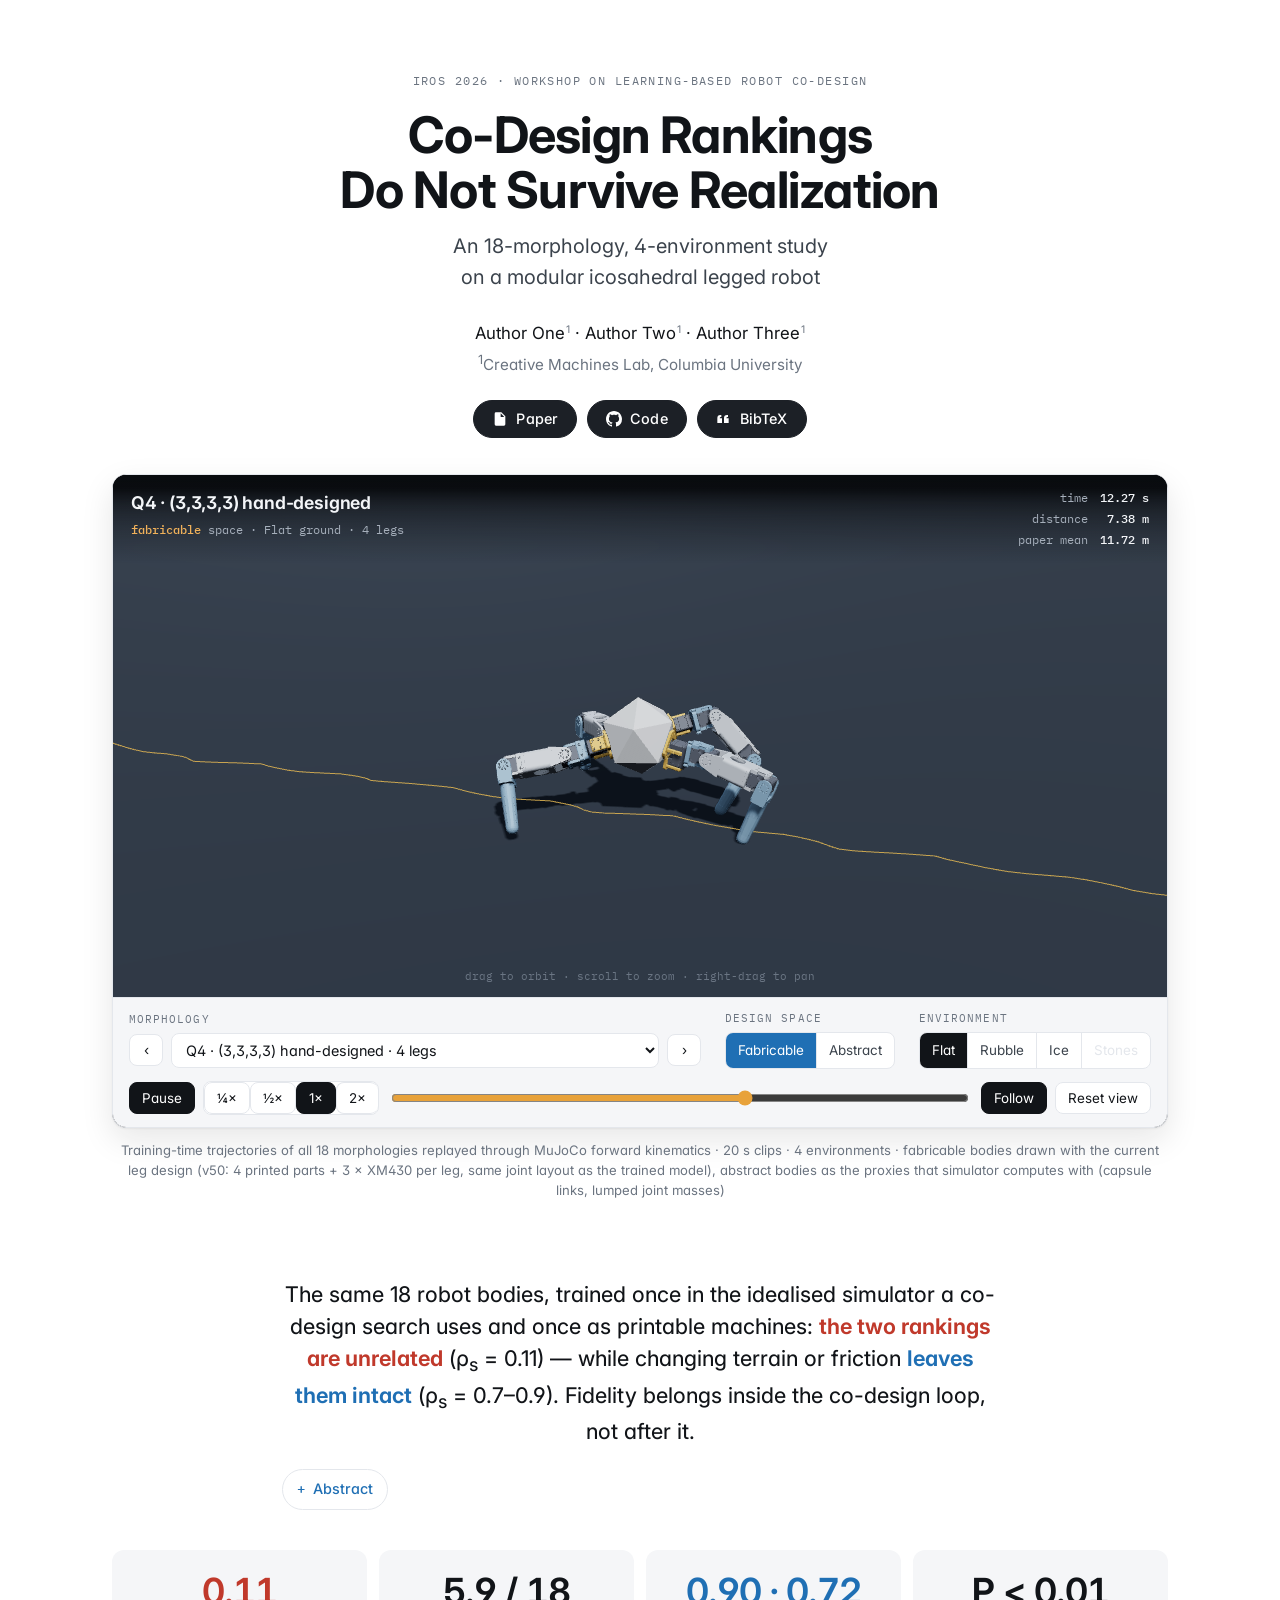
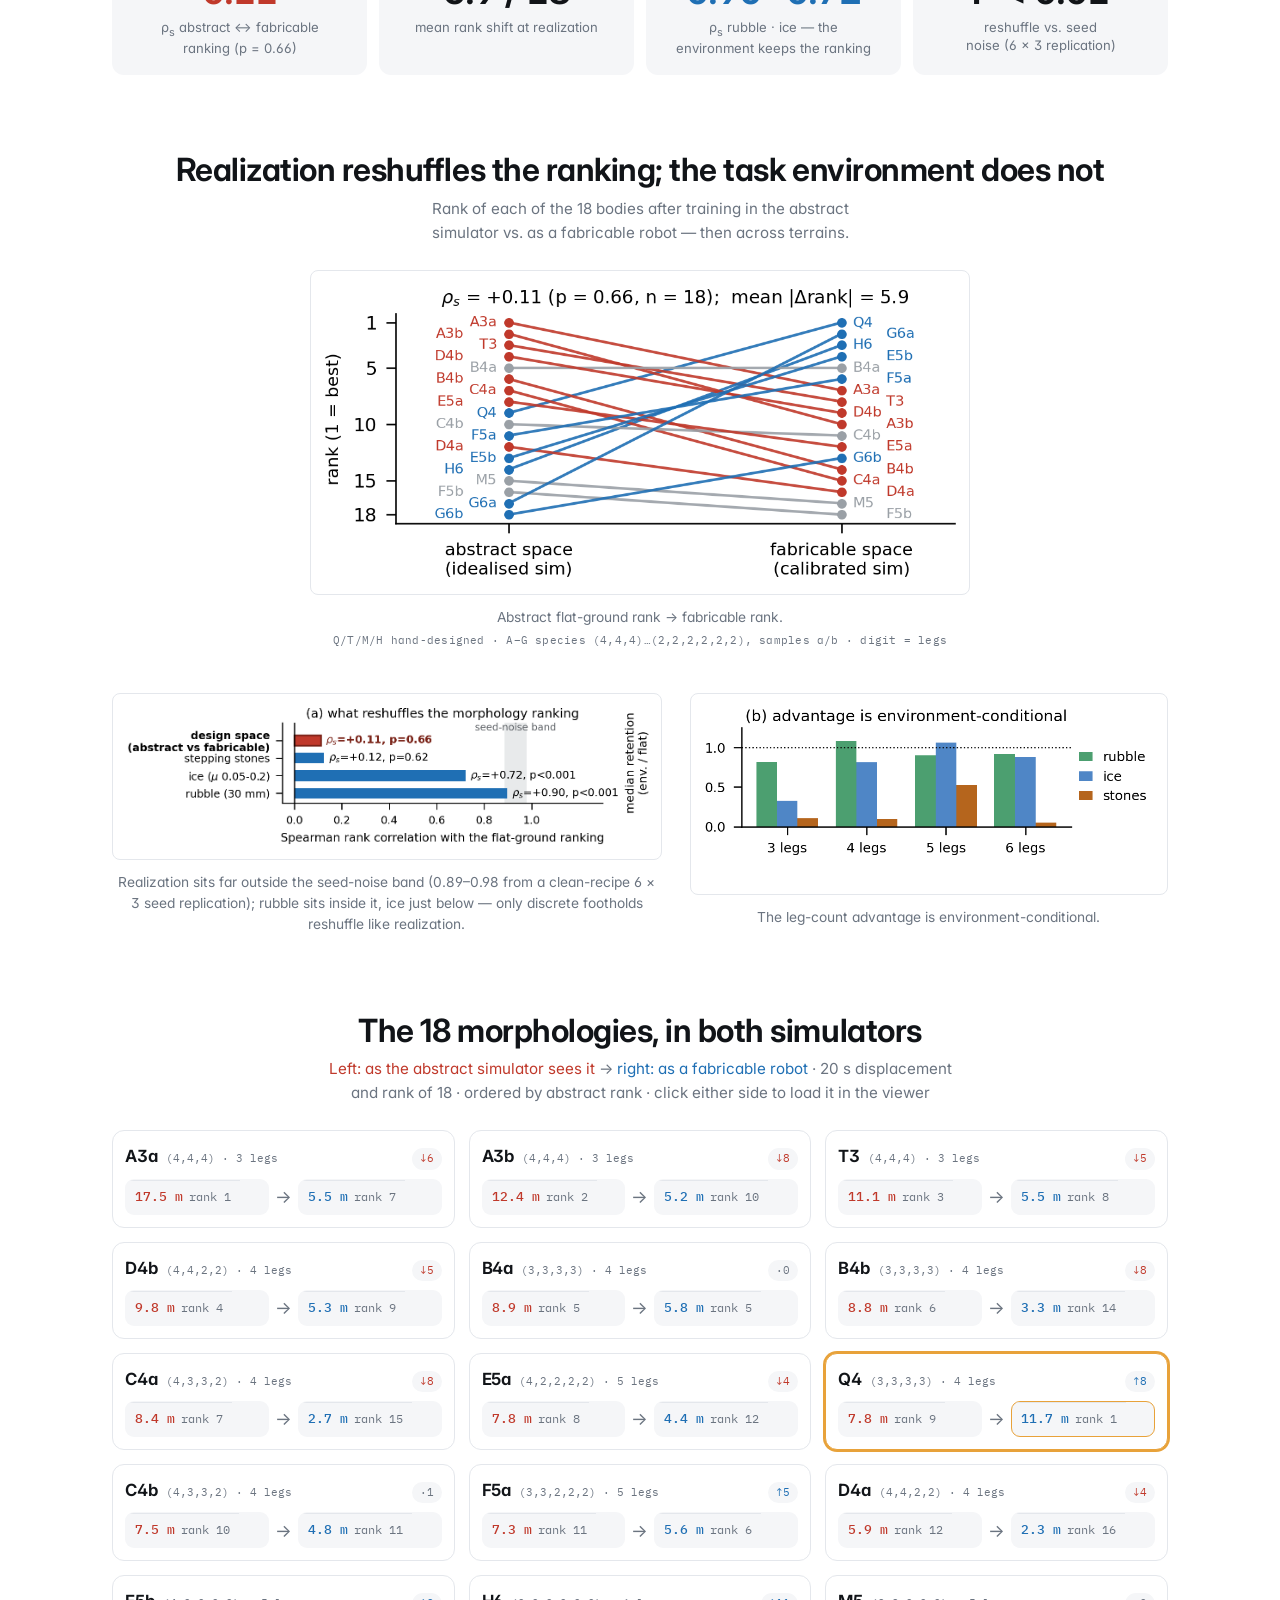
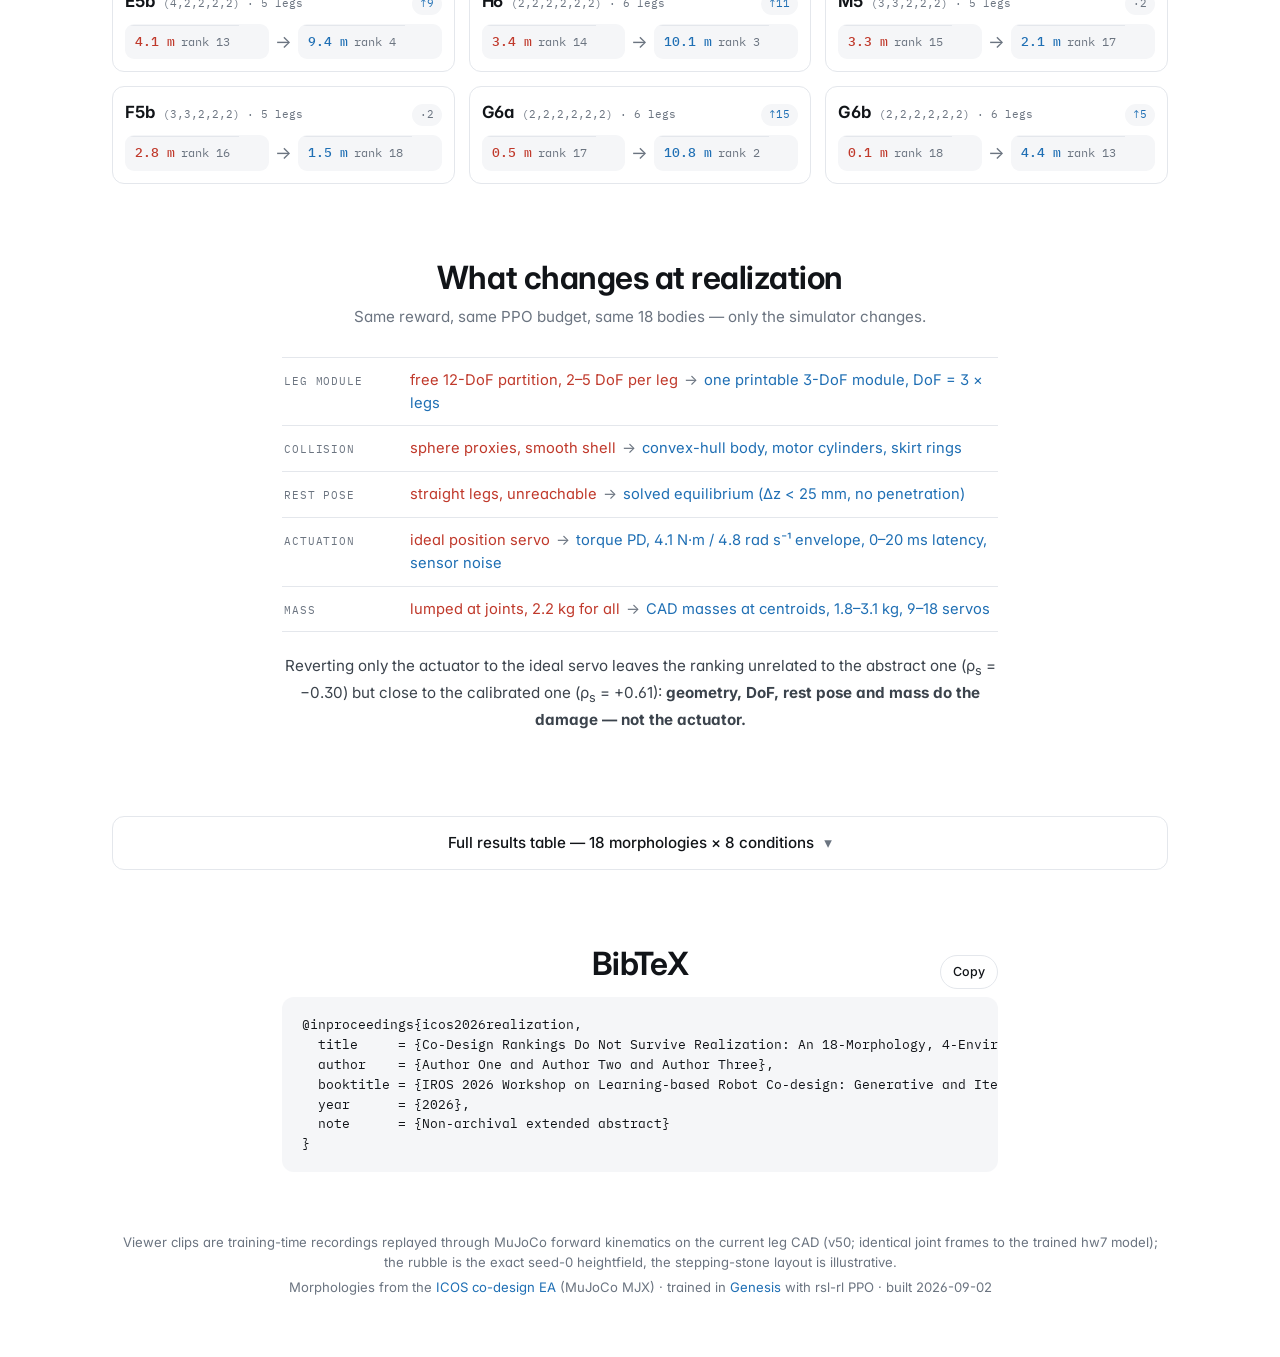
==== index.html @ f0662a3b "project page" ====
<!doctype html>
<html lang="en">
<head>
<meta charset="utf-8">
<meta name="viewport" content="width=device-width, initial-scale=1">
<title>Co-Design Rankings Do Not Survive Realization</title>
<meta name="description" content="18 morphologies of a modular icosahedral robot, trained in an abstract and a fabricable simulator: the rankings are uncorrelated. Interactive 3D trajectories, figures and data.">
<meta property="og:title" content="Co-Design Rankings Do Not Survive Realization">
<meta property="og:description" content="An 18-morphology, 4-environment study on a modular icosahedral legged robot">
<link rel="preconnect" href="https://fonts.googleapis.com">
<link rel="stylesheet" href="https://fonts.googleapis.com/css2?family=Inter:wght@400;450;500;600;650;700&family=IBM+Plex+Mono:wght@400;500&display=swap">
<link rel="stylesheet" href="site.css">
<script type="importmap">{"imports":{"three":"./vendor/three.module.js","three/addons/":"./vendor/addons/"}}</script>
</head>
<body>

<header class="top">
  <div class="wrap">
    <div class="eyebrow">IROS 2026 · Workshop on Learning-based Robot Co-design</div>
    <h1>Co-Design Rankings<br>Do Not Survive Realization</h1>
    <p class="subtitle">An 18-morphology, 4-environment study on a modular icosahedral legged robot</p>
    <p class="authors"><a href="#">Author One<sup>1</sup></a> · <a href="#">Author Two<sup>1</sup></a> · <a href="#">Author Three<sup>1</sup></a></p>
    <p class="affil"><sup>1</sup>Creative Machines Lab, Columbia University</p>
    <div class="actions">
      <a class="btn" href="paper.pdf"><svg viewBox="0 0 24 24" aria-hidden="true"><path d="M6 2h8l6 6v12a2 2 0 0 1-2 2H6a2 2 0 0 1-2-2V4a2 2 0 0 1 2-2zm7 1.5V9h5.5L13 3.5zM8 13h8v1.5H8V13zm0 3.5h8V18H8v-1.5z"/></svg>Paper</a>
      <a class="btn" href="https://github.com/jl6017/mujoco_playground/tree/IROS_workshop/icos/hardware_line"><svg viewBox="0 0 16 16" aria-hidden="true"><path d="M8 0C3.58 0 0 3.58 0 8c0 3.54 2.29 6.53 5.47 7.59.4.07.55-.17.55-.38 0-.19-.01-.82-.01-1.49-2.01.37-2.53-.49-2.69-.94-.09-.23-.48-.94-.82-1.13-.28-.15-.68-.52-.01-.53.63-.01 1.08.58 1.23.82.72 1.21 1.87.87 2.33.66.07-.52.28-.87.51-1.07-1.78-.2-3.64-.89-3.64-3.95 0-.87.31-1.59.82-2.15-.08-.2-.36-1.02.08-2.12 0 0 .67-.21 2.2.82.64-.18 1.32-.27 2-.27.68 0 1.36.09 2 .27 1.53-1.04 2.2-.82 2.2-.82.44 1.1.16 1.92.08 2.12.51.56.82 1.27.82 2.15 0 3.07-1.87 3.75-3.65 3.95.29.25.54.73.54 1.48 0 1.07-.01 1.93-.01 2.2 0 .21.15.46.55.38A8.013 8.013 0 0 0 16 8c0-4.42-3.58-8-8-8z"/></svg>Code</a>
      <a class="btn" href="#bibtex"><svg viewBox="0 0 24 24" aria-hidden="true"><path d="M6.5 6A4.5 4.5 0 0 0 2 10.5V18h7v-7H5.5a2 2 0 0 1 2-2H8V6H6.5zm10 0A4.5 4.5 0 0 0 12 10.5V18h7v-7h-3.5a2 2 0 0 1 2-2H18V6h-1.5z"/></svg>BibTeX</a>
    </div>

    <div class="viewer-shell" id="viewer">
      <div id="viewport">
        <div class="hud"><div class="name" id="hud-name">—</div><div class="tag" id="hud-tag">loading…</div></div>
        <div class="readout">
          <span>time</span><b id="ro-time">0.00 s</b>
          <span>distance</span><b id="ro-disp">0.00 m</b>
          <span>paper mean</span><b id="ro-paper">—</b>
        </div>
        <div class="hint">drag to orbit · scroll to zoom · right-drag to pan</div>
        <div class="loading" id="loading">loading model…</div>
      </div>
      <div class="controls">
        <div class="group">
          <label class="small" for="morph">Morphology</label>
          <div class="transport">
            <button type="button" class="icon" id="prev" aria-label="Previous morphology">‹</button>
            <select class="morph" id="morph" aria-label="Morphology"></select>
            <button type="button" class="icon" id="next" aria-label="Next morphology">›</button>
          </div>
        </div>
        <div class="group">
          <span class="small">Design space</span>
          <div class="seg" role="group" aria-label="Design space">
            <button type="button" class="space-fab" data-space="fabricable" aria-pressed="true">Fabricable</button>
            <button type="button" class="space-abs" data-space="abstract" aria-pressed="false">Abstract</button>
          </div>
        </div>
        <div class="group">
          <span class="small">Environment</span>
          <div class="seg" role="group" aria-label="Environment">
            <button type="button" data-env="flat" aria-pressed="true">Flat</button>
            <button type="button" data-env="rubble" aria-pressed="false">Rubble</button>
            <button type="button" data-env="ice" aria-pressed="false">Ice</button>
            <button type="button" data-env="stones" aria-pressed="false">Stones</button>
          </div>
        </div>
        <div class="wide">
          <div class="transport">
            <button type="button" id="play" aria-pressed="true" aria-label="Play / pause">Pause</button>
            <div class="seg" role="group" aria-label="Playback speed">
              <button type="button" data-speed="0.25" aria-pressed="false">¼×</button>
              <button type="button" data-speed="0.5" aria-pressed="false">½×</button>
              <button type="button" data-speed="1" aria-pressed="true">1×</button>
              <button type="button" data-speed="2" aria-pressed="false">2×</button>
            </div>
          </div>
          <input type="range" id="scrub" min="0" max="1" step="0.001" value="0" aria-label="Scrub time">
          <div class="transport">
            <button type="button" id="follow" aria-pressed="true">Follow</button>
            <button type="button" id="reset">Reset view</button>
          </div>
        </div>
        <div class="note" id="viewer-note" style="grid-column: 1 / -1"></div>
      </div>
    </div>
    <p class="viewer-caption">Training-time trajectories of all 18 morphologies replayed through MuJoCo forward kinematics · 20 s clips · 4 environments · fabricable bodies drawn with the current leg design (v50: 4 printed parts + 3 × XM430 per leg, same joint layout as the trained model), abstract bodies as the proxies that simulator computes with (capsule links, lumped joint masses)</p>
  </div>
</header>

<section id="tldr">
  <div class="wrap narrow">
    <p class="tldr">The same 18 robot bodies, trained once in the idealised simulator a co-design search uses and once as printable machines: <b class="brick-t">the two rankings are unrelated</b> (ρ<sub>s</sub> = 0.11) — while changing terrain or friction <b class="steel-t">leaves them intact</b> (ρ<sub>s</sub> = 0.7–0.9). Fidelity belongs inside the co-design loop, not after it.</p>
    <details class="abstract">
      <summary>Abstract</summary>
      <div>
      <p>Learning-based co-design returns a <em>ranking</em> of candidate bodies scored in an abstract simulator whose cheapness makes the search tractable. We ask how much of that ranking survives the step that makes a design buildable. Using 18 morphologies of a modular icosahedral legged robot — a stratified sample of our own evolutionary co-design space — we train each with a shared PPO recipe in a replica of the abstract space the search used and in a fabricable space calibrated against CAD and motor datasheets. The two rankings are uncorrelated (ρ<sub>s</sub> = +0.11, p = 0.66, mean |Δrank| = 5.9 of 18): the abstract winner falls to 7th, and a design paralyzed in the abstract space (0.54 m, 17th) comes 2nd at 10.8 m. The reshuffle survives a 6×3 seed replication (P &lt; 0.01 under resampling), reward re-weighting and mass loading within the abstract space (ρ<sub>s</sub> ≥ 0.77), and halving the training budget (ρ<sub>s</sub> ≥ 0.90); a servo-level split attributes it to the geometry–DoF–rest-pose–mass half of realization rather than the actuator model (ρ<sub>s</sub> = −0.30 vs +0.61). At fixed realization, changing the <em>task environment</em> preserves the ranking (rubble ρ<sub>s</sub> = 0.90, ice 0.72); only discrete footholds are as disruptive. We trace the reshuffle to checkable mechanisms — a shell-sliding exploit, penetrating or floating rest poses, a leg-count advantage that exists only on paper — and argue that fidelity belongs inside the co-design loop, not after it.</p>
      </div>
    </details>
  </div>
  <div class="wrap">
    <div class="numbers">
      <div><div class="v brick">0.11</div><div class="k">ρ<sub>s</sub> abstract ↔ fabricable ranking (p = 0.66)</div></div>
      <div><div class="v">5.9 / 18</div><div class="k">mean rank shift at realization</div></div>
      <div><div class="v steel">0.90 · 0.72</div><div class="k">ρ<sub>s</sub> rubble · ice — the environment keeps the ranking</div></div>
      <div><div class="v">P &lt; 0.01</div><div class="k">reshuffle vs. seed noise (6 × 3 replication)</div></div>
    </div>
  </div>
</section>

<section id="figures">
  <div class="wrap">
    <h2>Realization reshuffles the ranking; the task environment does not</h2>
    <p class="sub">Rank of each of the 18 bodies after training in the abstract simulator vs. as a fabricable robot — then across terrains.</p>
    <div class="figs">
      <figure class="card-fig" style="max-width:660px;margin:0 auto">
        <img src="figs/fig_slope.png" alt="Slope graph: rank of 18 morphologies in the abstract space versus the fabricable space; lines cross heavily" width="1005" height="480">
        <figcaption>Abstract flat-ground rank → fabricable rank. <span class="key">Q/T/M/H hand-designed · A–G species (4,4,4)…(2,2,2,2,2,2), samples a/b · digit = legs</span></figcaption>
      </figure>
      <div class="figs two">
        <figure class="card-fig">
          <img src="figs/fig_rho_a.png" alt="Bar chart of Spearman rank correlations with the fabricable flat ranking: design space 0.11, stepping stones 0.12, ice 0.72, rubble 0.90" width="1237" height="345">
          <figcaption>Realization sits far outside the seed-noise band (0.89–0.98 from a clean-recipe 6 × 3 seed replication); rubble sits inside it, ice just below — only discrete footholds reshuffle like realization.</figcaption>
        </figure>
        <figure class="card-fig">
          <img src="figs/fig_rho_b.png" alt="Bar chart of median performance retention per leg count on rubble, ice and stepping stones" width="865" height="345">
          <figcaption>The leg-count advantage is environment-conditional.</figcaption>
        </figure>
      </div>
    </div>
  </div>
</section>

<section id="morphologies">
  <div class="wrap">
    <h2>The 18 morphologies, in both simulators</h2>
    <p class="sub"><span class="brick-t">Left: as the abstract simulator sees it</span> → <span class="steel-t">right: as a fabricable robot</span> · 20 s displacement and rank of 18 · ordered by abstract rank · click either side to load it in the viewer</p>
    <div class="gallery" id="gallery">
<div class="card" data-morph="g0_444_0">
  <div class="lbl"><b>A3a</b><span class="sp">(4,4,4) · 3 legs</span><span class="chip down" title="rank 1 in the abstract space → 7 fabricable">↓6</span></div>
  <div class="pairs">
    <button class="half abs" type="button" data-morph="g0_444_0" data-space="abstract" title="A3a in the abstract simulator — load in the viewer (rest pose)">
      <span class="thumb"><img src="figs/thumbs/g0_444_0_abs.webp" alt="A3a as the abstract simulator sees it" width="640" height="480" loading="lazy" decoding="async"></span>
      <span class="stat"><b>17.5 m</b><span>rank 1</span></span>
    </button>
    <span class="arrow" aria-hidden="true">→</span>
    <button class="half fab" type="button" data-morph="g0_444_0" data-space="fabricable" title="A3a as a fabricable robot — load in the viewer">
      <span class="thumb"><img src="figs/thumbs/g0_444_0_fab.webp" alt="A3a as a fabricable robot" width="640" height="480" loading="lazy" decoding="async"></span>
      <span class="stat"><b>5.5 m</b><span>rank 7</span></span>
    </button>
  </div>
</div>
<div class="card" data-morph="g0_444_1">
  <div class="lbl"><b>A3b</b><span class="sp">(4,4,4) · 3 legs</span><span class="chip down" title="rank 2 in the abstract space → 10 fabricable">↓8</span></div>
  <div class="pairs">
    <button class="half abs" type="button" data-morph="g0_444_1" data-space="abstract" title="A3b in the abstract simulator — load in the viewer (rest pose)">
      <span class="thumb"><img src="figs/thumbs/g0_444_1_abs.webp" alt="A3b as the abstract simulator sees it" width="640" height="480" loading="lazy" decoding="async"></span>
      <span class="stat"><b>12.4 m</b><span>rank 2</span></span>
    </button>
    <span class="arrow" aria-hidden="true">→</span>
    <button class="half fab" type="button" data-morph="g0_444_1" data-space="fabricable" title="A3b as a fabricable robot — load in the viewer">
      <span class="thumb"><img src="figs/thumbs/g0_444_1_fab.webp" alt="A3b as a fabricable robot" width="640" height="480" loading="lazy" decoding="async"></span>
      <span class="stat"><b>5.2 m</b><span>rank 10</span></span>
    </button>
  </div>
</div>
<div class="card" data-morph="tripod">
  <div class="lbl"><b>T3</b><span class="sp">(4,4,4) · 3 legs</span><span class="chip down" title="rank 3 in the abstract space → 8 fabricable">↓5</span></div>
  <div class="pairs">
    <button class="half abs" type="button" data-morph="tripod" data-space="abstract" title="T3 in the abstract simulator — load in the viewer (rest pose)">
      <span class="thumb"><img src="figs/thumbs/tripod_abs.webp" alt="T3 as the abstract simulator sees it" width="640" height="480" loading="lazy" decoding="async"></span>
      <span class="stat"><b>11.1 m</b><span>rank 3</span></span>
    </button>
    <span class="arrow" aria-hidden="true">→</span>
    <button class="half fab" type="button" data-morph="tripod" data-space="fabricable" title="T3 as a fabricable robot — load in the viewer">
      <span class="thumb"><img src="figs/thumbs/tripod_fab.webp" alt="T3 as a fabricable robot" width="640" height="480" loading="lazy" decoding="async"></span>
      <span class="stat"><b>5.5 m</b><span>rank 8</span></span>
    </button>
  </div>
</div>
<div class="card" data-morph="g0_4422_1">
  <div class="lbl"><b>D4b</b><span class="sp">(4,4,2,2) · 4 legs</span><span class="chip down" title="rank 4 in the abstract space → 9 fabricable">↓5</span></div>
  <div class="pairs">
    <button class="half abs" type="button" data-morph="g0_4422_1" data-space="abstract" title="D4b in the abstract simulator — load in the viewer (rest pose)">
      <span class="thumb"><img src="figs/thumbs/g0_4422_1_abs.webp" alt="D4b as the abstract simulator sees it" width="640" height="480" loading="lazy" decoding="async"></span>
      <span class="stat"><b>9.8 m</b><span>rank 4</span></span>
    </button>
    <span class="arrow" aria-hidden="true">→</span>
    <button class="half fab" type="button" data-morph="g0_4422_1" data-space="fabricable" title="D4b as a fabricable robot — load in the viewer">
      <span class="thumb"><img src="figs/thumbs/g0_4422_1_fab.webp" alt="D4b as a fabricable robot" width="640" height="480" loading="lazy" decoding="async"></span>
      <span class="stat"><b>5.3 m</b><span>rank 9</span></span>
    </button>
  </div>
</div>
<div class="card" data-morph="g0_3333_0">
  <div class="lbl"><b>B4a</b><span class="sp">(3,3,3,3) · 4 legs</span><span class="chip" title="rank 5 in the abstract space → 5 fabricable">·0</span></div>
  <div class="pairs">
    <button class="half abs" type="button" data-morph="g0_3333_0" data-space="abstract" title="B4a in the abstract simulator — load in the viewer (rest pose)">
      <span class="thumb"><img src="figs/thumbs/g0_3333_0_abs.webp" alt="B4a as the abstract simulator sees it" width="640" height="480" loading="lazy" decoding="async"></span>
      <span class="stat"><b>8.9 m</b><span>rank 5</span></span>
    </button>
    <span class="arrow" aria-hidden="true">→</span>
    <button class="half fab" type="button" data-morph="g0_3333_0" data-space="fabricable" title="B4a as a fabricable robot — load in the viewer">
      <span class="thumb"><img src="figs/thumbs/g0_3333_0_fab.webp" alt="B4a as a fabricable robot" width="640" height="480" loading="lazy" decoding="async"></span>
      <span class="stat"><b>5.8 m</b><span>rank 5</span></span>
    </button>
  </div>
</div>
<div class="card" data-morph="g0_3333_1">
  <div class="lbl"><b>B4b</b><span class="sp">(3,3,3,3) · 4 legs</span><span class="chip down" title="rank 6 in the abstract space → 14 fabricable">↓8</span></div>
  <div class="pairs">
    <button class="half abs" type="button" data-morph="g0_3333_1" data-space="abstract" title="B4b in the abstract simulator — load in the viewer (rest pose)">
      <span class="thumb"><img src="figs/thumbs/g0_3333_1_abs.webp" alt="B4b as the abstract simulator sees it" width="640" height="480" loading="lazy" decoding="async"></span>
      <span class="stat"><b>8.8 m</b><span>rank 6</span></span>
    </button>
    <span class="arrow" aria-hidden="true">→</span>
    <button class="half fab" type="button" data-morph="g0_3333_1" data-space="fabricable" title="B4b as a fabricable robot — load in the viewer">
      <span class="thumb"><img src="figs/thumbs/g0_3333_1_fab.webp" alt="B4b as a fabricable robot" width="640" height="480" loading="lazy" decoding="async"></span>
      <span class="stat"><b>3.3 m</b><span>rank 14</span></span>
    </button>
  </div>
</div>
<div class="card" data-morph="g0_4332_0">
  <div class="lbl"><b>C4a</b><span class="sp">(4,3,3,2) · 4 legs</span><span class="chip down" title="rank 7 in the abstract space → 15 fabricable">↓8</span></div>
  <div class="pairs">
    <button class="half abs" type="button" data-morph="g0_4332_0" data-space="abstract" title="C4a in the abstract simulator — load in the viewer (rest pose)">
      <span class="thumb"><img src="figs/thumbs/g0_4332_0_abs.webp" alt="C4a as the abstract simulator sees it" width="640" height="480" loading="lazy" decoding="async"></span>
      <span class="stat"><b>8.4 m</b><span>rank 7</span></span>
    </button>
    <span class="arrow" aria-hidden="true">→</span>
    <button class="half fab" type="button" data-morph="g0_4332_0" data-space="fabricable" title="C4a as a fabricable robot — load in the viewer">
      <span class="thumb"><img src="figs/thumbs/g0_4332_0_fab.webp" alt="C4a as a fabricable robot" width="640" height="480" loading="lazy" decoding="async"></span>
      <span class="stat"><b>2.7 m</b><span>rank 15</span></span>
    </button>
  </div>
</div>
<div class="card" data-morph="g0_42222_0">
  <div class="lbl"><b>E5a</b><span class="sp">(4,2,2,2,2) · 5 legs</span><span class="chip down" title="rank 8 in the abstract space → 12 fabricable">↓4</span></div>
  <div class="pairs">
    <button class="half abs" type="button" data-morph="g0_42222_0" data-space="abstract" title="E5a in the abstract simulator — load in the viewer (rest pose)">
      <span class="thumb"><img src="figs/thumbs/g0_42222_0_abs.webp" alt="E5a as the abstract simulator sees it" width="640" height="480" loading="lazy" decoding="async"></span>
      <span class="stat"><b>7.8 m</b><span>rank 8</span></span>
    </button>
    <span class="arrow" aria-hidden="true">→</span>
    <button class="half fab" type="button" data-morph="g0_42222_0" data-space="fabricable" title="E5a as a fabricable robot — load in the viewer">
      <span class="thumb"><img src="figs/thumbs/g0_42222_0_fab.webp" alt="E5a as a fabricable robot" width="640" height="480" loading="lazy" decoding="async"></span>
      <span class="stat"><b>4.4 m</b><span>rank 12</span></span>
    </button>
  </div>
</div>
<div class="card" data-morph="quadruped">
  <div class="lbl"><b>Q4</b><span class="sp">(3,3,3,3) · 4 legs</span><span class="chip up" title="rank 9 in the abstract space → 1 fabricable">↑8</span></div>
  <div class="pairs">
    <button class="half abs" type="button" data-morph="quadruped" data-space="abstract" title="Q4 in the abstract simulator — load in the viewer (rest pose)">
      <span class="thumb"><img src="figs/thumbs/quadruped_abs.webp" alt="Q4 as the abstract simulator sees it" width="640" height="480" loading="lazy" decoding="async"></span>
      <span class="stat"><b>7.8 m</b><span>rank 9</span></span>
    </button>
    <span class="arrow" aria-hidden="true">→</span>
    <button class="half fab" type="button" data-morph="quadruped" data-space="fabricable" title="Q4 as a fabricable robot — load in the viewer">
      <span class="thumb"><img src="figs/thumbs/quadruped_fab.webp" alt="Q4 as a fabricable robot" width="640" height="480" loading="lazy" decoding="async"></span>
      <span class="stat"><b>11.7 m</b><span>rank 1</span></span>
    </button>
  </div>
</div>
<div class="card" data-morph="g0_4332_1">
  <div class="lbl"><b>C4b</b><span class="sp">(4,3,3,2) · 4 legs</span><span class="chip" title="rank 10 in the abstract space → 11 fabricable">·1</span></div>
  <div class="pairs">
    <button class="half abs" type="button" data-morph="g0_4332_1" data-space="abstract" title="C4b in the abstract simulator — load in the viewer (rest pose)">
      <span class="thumb"><img src="figs/thumbs/g0_4332_1_abs.webp" alt="C4b as the abstract simulator sees it" width="640" height="480" loading="lazy" decoding="async"></span>
      <span class="stat"><b>7.5 m</b><span>rank 10</span></span>
    </button>
    <span class="arrow" aria-hidden="true">→</span>
    <button class="half fab" type="button" data-morph="g0_4332_1" data-space="fabricable" title="C4b as a fabricable robot — load in the viewer">
      <span class="thumb"><img src="figs/thumbs/g0_4332_1_fab.webp" alt="C4b as a fabricable robot" width="640" height="480" loading="lazy" decoding="async"></span>
      <span class="stat"><b>4.8 m</b><span>rank 11</span></span>
    </button>
  </div>
</div>
<div class="card" data-morph="g0_33222_0">
  <div class="lbl"><b>F5a</b><span class="sp">(3,3,2,2,2) · 5 legs</span><span class="chip up" title="rank 11 in the abstract space → 6 fabricable">↑5</span></div>
  <div class="pairs">
    <button class="half abs" type="button" data-morph="g0_33222_0" data-space="abstract" title="F5a in the abstract simulator — load in the viewer (rest pose)">
      <span class="thumb"><img src="figs/thumbs/g0_33222_0_abs.webp" alt="F5a as the abstract simulator sees it" width="640" height="480" loading="lazy" decoding="async"></span>
      <span class="stat"><b>7.3 m</b><span>rank 11</span></span>
    </button>
    <span class="arrow" aria-hidden="true">→</span>
    <button class="half fab" type="button" data-morph="g0_33222_0" data-space="fabricable" title="F5a as a fabricable robot — load in the viewer">
      <span class="thumb"><img src="figs/thumbs/g0_33222_0_fab.webp" alt="F5a as a fabricable robot" width="640" height="480" loading="lazy" decoding="async"></span>
      <span class="stat"><b>5.6 m</b><span>rank 6</span></span>
    </button>
  </div>
</div>
<div class="card" data-morph="g0_4422_0">
  <div class="lbl"><b>D4a</b><span class="sp">(4,4,2,2) · 4 legs</span><span class="chip down" title="rank 12 in the abstract space → 16 fabricable">↓4</span></div>
  <div class="pairs">
    <button class="half abs" type="button" data-morph="g0_4422_0" data-space="abstract" title="D4a in the abstract simulator — load in the viewer (rest pose)">
      <span class="thumb"><img src="figs/thumbs/g0_4422_0_abs.webp" alt="D4a as the abstract simulator sees it" width="640" height="480" loading="lazy" decoding="async"></span>
      <span class="stat"><b>5.9 m</b><span>rank 12</span></span>
    </button>
    <span class="arrow" aria-hidden="true">→</span>
    <button class="half fab" type="button" data-morph="g0_4422_0" data-space="fabricable" title="D4a as a fabricable robot — load in the viewer">
      <span class="thumb"><img src="figs/thumbs/g0_4422_0_fab.webp" alt="D4a as a fabricable robot" width="640" height="480" loading="lazy" decoding="async"></span>
      <span class="stat"><b>2.3 m</b><span>rank 16</span></span>
    </button>
  </div>
</div>
<div class="card" data-morph="g0_42222_1">
  <div class="lbl"><b>E5b</b><span class="sp">(4,2,2,2,2) · 5 legs</span><span class="chip up" title="rank 13 in the abstract space → 4 fabricable">↑9</span></div>
  <div class="pairs">
    <button class="half abs" type="button" data-morph="g0_42222_1" data-space="abstract" title="E5b in the abstract simulator — load in the viewer (rest pose)">
      <span class="thumb"><img src="figs/thumbs/g0_42222_1_abs.webp" alt="E5b as the abstract simulator sees it" width="640" height="480" loading="lazy" decoding="async"></span>
      <span class="stat"><b>4.1 m</b><span>rank 13</span></span>
    </button>
    <span class="arrow" aria-hidden="true">→</span>
    <button class="half fab" type="button" data-morph="g0_42222_1" data-space="fabricable" title="E5b as a fabricable robot — load in the viewer">
      <span class="thumb"><img src="figs/thumbs/g0_42222_1_fab.webp" alt="E5b as a fabricable robot" width="640" height="480" loading="lazy" decoding="async"></span>
      <span class="stat"><b>9.4 m</b><span>rank 4</span></span>
    </button>
  </div>
</div>
<div class="card" data-morph="hexapod">
  <div class="lbl"><b>H6</b><span class="sp">(2,2,2,2,2,2) · 6 legs</span><span class="chip up" title="rank 14 in the abstract space → 3 fabricable">↑11</span></div>
  <div class="pairs">
    <button class="half abs" type="button" data-morph="hexapod" data-space="abstract" title="H6 in the abstract simulator — load in the viewer (rest pose)">
      <span class="thumb"><img src="figs/thumbs/hexapod_abs.webp" alt="H6 as the abstract simulator sees it" width="640" height="480" loading="lazy" decoding="async"></span>
      <span class="stat"><b>3.4 m</b><span>rank 14</span></span>
    </button>
    <span class="arrow" aria-hidden="true">→</span>
    <button class="half fab" type="button" data-morph="hexapod" data-space="fabricable" title="H6 as a fabricable robot — load in the viewer">
      <span class="thumb"><img src="figs/thumbs/hexapod_fab.webp" alt="H6 as a fabricable robot" width="640" height="480" loading="lazy" decoding="async"></span>
      <span class="stat"><b>10.1 m</b><span>rank 3</span></span>
    </button>
  </div>
</div>
<div class="card" data-morph="mixed">
  <div class="lbl"><b>M5</b><span class="sp">(3,3,2,2,2) · 5 legs</span><span class="chip" title="rank 15 in the abstract space → 17 fabricable">·2</span></div>
  <div class="pairs">
    <button class="half abs" type="button" data-morph="mixed" data-space="abstract" title="M5 in the abstract simulator — load in the viewer (rest pose)">
      <span class="thumb"><img src="figs/thumbs/mixed_abs.webp" alt="M5 as the abstract simulator sees it" width="640" height="480" loading="lazy" decoding="async"></span>
      <span class="stat"><b>3.3 m</b><span>rank 15</span></span>
    </button>
    <span class="arrow" aria-hidden="true">→</span>
    <button class="half fab" type="button" data-morph="mixed" data-space="fabricable" title="M5 as a fabricable robot — load in the viewer">
      <span class="thumb"><img src="figs/thumbs/mixed_fab.webp" alt="M5 as a fabricable robot" width="640" height="480" loading="lazy" decoding="async"></span>
      <span class="stat"><b>2.1 m</b><span>rank 17</span></span>
    </button>
  </div>
</div>
<div class="card" data-morph="g0_33222_1">
  <div class="lbl"><b>F5b</b><span class="sp">(3,3,2,2,2) · 5 legs</span><span class="chip" title="rank 16 in the abstract space → 18 fabricable">·2</span></div>
  <div class="pairs">
    <button class="half abs" type="button" data-morph="g0_33222_1" data-space="abstract" title="F5b in the abstract simulator — load in the viewer (rest pose)">
      <span class="thumb"><img src="figs/thumbs/g0_33222_1_abs.webp" alt="F5b as the abstract simulator sees it" width="640" height="480" loading="lazy" decoding="async"></span>
      <span class="stat"><b>2.8 m</b><span>rank 16</span></span>
    </button>
    <span class="arrow" aria-hidden="true">→</span>
    <button class="half fab" type="button" data-morph="g0_33222_1" data-space="fabricable" title="F5b as a fabricable robot — load in the viewer">
      <span class="thumb"><img src="figs/thumbs/g0_33222_1_fab.webp" alt="F5b as a fabricable robot" width="640" height="480" loading="lazy" decoding="async"></span>
      <span class="stat"><b>1.5 m</b><span>rank 18</span></span>
    </button>
  </div>
</div>
<div class="card" data-morph="g0_222222_0">
  <div class="lbl"><b>G6a</b><span class="sp">(2,2,2,2,2,2) · 6 legs</span><span class="chip up" title="rank 17 in the abstract space → 2 fabricable">↑15</span></div>
  <div class="pairs">
    <button class="half abs" type="button" data-morph="g0_222222_0" data-space="abstract" title="G6a in the abstract simulator — load in the viewer (rest pose)">
      <span class="thumb"><img src="figs/thumbs/g0_222222_0_abs.webp" alt="G6a as the abstract simulator sees it" width="640" height="480" loading="lazy" decoding="async"></span>
      <span class="stat"><b>0.5 m</b><span>rank 17</span></span>
    </button>
    <span class="arrow" aria-hidden="true">→</span>
    <button class="half fab" type="button" data-morph="g0_222222_0" data-space="fabricable" title="G6a as a fabricable robot — load in the viewer">
      <span class="thumb"><img src="figs/thumbs/g0_222222_0_fab.webp" alt="G6a as a fabricable robot" width="640" height="480" loading="lazy" decoding="async"></span>
      <span class="stat"><b>10.8 m</b><span>rank 2</span></span>
    </button>
  </div>
</div>
<div class="card" data-morph="g0_222222_1">
  <div class="lbl"><b>G6b</b><span class="sp">(2,2,2,2,2,2) · 6 legs</span><span class="chip up" title="rank 18 in the abstract space → 13 fabricable">↑5</span></div>
  <div class="pairs">
    <button class="half abs" type="button" data-morph="g0_222222_1" data-space="abstract" title="G6b in the abstract simulator — load in the viewer (rest pose)">
      <span class="thumb"><img src="figs/thumbs/g0_222222_1_abs.webp" alt="G6b as the abstract simulator sees it" width="640" height="480" loading="lazy" decoding="async"></span>
      <span class="stat"><b>0.1 m</b><span>rank 18</span></span>
    </button>
    <span class="arrow" aria-hidden="true">→</span>
    <button class="half fab" type="button" data-morph="g0_222222_1" data-space="fabricable" title="G6b as a fabricable robot — load in the viewer">
      <span class="thumb"><img src="figs/thumbs/g0_222222_1_fab.webp" alt="G6b as a fabricable robot" width="640" height="480" loading="lazy" decoding="async"></span>
      <span class="stat"><b>4.4 m</b><span>rank 13</span></span>
    </button>
  </div>
</div>
    </div>
  </div>
</section>

<section id="realization">
  <div class="wrap narrow">
    <h2>What changes at realization</h2>
    <p class="sub">Same reward, same PPO budget, same 18 bodies — only the simulator changes.</p>
    <dl class="speclist">
      <div><dt>Leg module</dt><dd><span class="from">free 12-DoF partition, 2–5 DoF per leg</span><span class="arrow">→</span><span class="to">one printable 3-DoF module, DoF = 3 × legs</span></dd></div>
      <div><dt>Collision</dt><dd><span class="from">sphere proxies, smooth shell</span><span class="arrow">→</span><span class="to">convex-hull body, motor cylinders, skirt rings</span></dd></div>
      <div><dt>Rest pose</dt><dd><span class="from">straight legs, unreachable</span><span class="arrow">→</span><span class="to">solved equilibrium (Δz &lt; 25 mm, no penetration)</span></dd></div>
      <div><dt>Actuation</dt><dd><span class="from">ideal position servo</span><span class="arrow">→</span><span class="to">torque PD, 4.1 N·m / 4.8 rad s⁻¹ envelope, 0–20 ms latency, sensor noise</span></dd></div>
      <div><dt>Mass</dt><dd><span class="from">lumped at joints, 2.2 kg for all</span><span class="arrow">→</span><span class="to">CAD masses at centroids, 1.8–3.1 kg, 9–18 servos</span></dd></div>
    </dl>
    <p class="finding">Reverting only the actuator to the ideal servo leaves the ranking unrelated to the abstract one (ρ<sub>s</sub> = −0.30) but close to the calibrated one (ρ<sub>s</sub> = +0.61): <b>geometry, DoF, rest pose and mass do the damage — not the actuator.</b></p>
  </div>
</section>

<section id="results">
  <div class="wrap">
    <details class="table">
      <summary>Full results table — 18 morphologies × 8 conditions</summary>
      <div class="tablewrap">
        <table id="results-table">
          <thead><tr>
            <th>Morph</th><th>Species</th><th>Legs</th>
            <th>Abstract m</th><th>rank</th><th title="fabricable body, abstract ideal servos">Ideal-servo m</th><th>Fabricable m</th><th>rank</th>
            <th>Rubble m</th><th>Ice m</th><th>Stones m</th><th>F</th><th>J</th>
          </tr></thead>
          <tbody>
<tr><td>Q4</td><td>(3,3,3,3) hand-designed</td><td>4</td>
<td class="a">7.75</td><td>9</td>
<td>13.50</td>
<td class="f">11.72</td><td>1</td>
<td>9.70</td><td>8.50</td><td>0.22</td><td>2</td><td>6</td></tr>
<tr><td>G6a</td><td>(2,2,2,2,2,2)</td><td>6</td>
<td class="a">0.54</td><td>17</td>
<td>12.25</td>
<td class="f">10.84</td><td>2</td>
<td>9.62</td><td>8.95</td><td>0.54</td><td>2</td><td>4</td></tr>
<tr><td>H6</td><td>(2,2,2,2,2,2) hand-designed</td><td>6</td>
<td class="a">3.39</td><td>14</td>
<td>11.88</td>
<td class="f">10.09</td><td>3</td>
<td>9.25</td><td>8.89</td><td>2.24</td><td>2</td><td>4</td></tr>
<tr><td>E5b</td><td>(4,2,2,2,2)</td><td>5</td>
<td class="a">4.11</td><td>13</td>
<td>10.43</td>
<td class="f">9.45</td><td>4</td>
<td>8.52</td><td>7.15</td><td>1.12</td><td>1</td><td>2</td></tr>
<tr><td>B4a</td><td>(3,3,3,3)</td><td>4</td>
<td class="a">8.93</td><td>5</td>
<td>2.29</td>
<td class="f">5.79</td><td>5</td>
<td>5.25</td><td>3.93</td><td>0.36</td><td>1</td><td>3</td></tr>
<tr><td>F5a</td><td>(3,3,2,2,2)</td><td>5</td>
<td class="a">7.27</td><td>11</td>
<td>6.94</td>
<td class="f">5.64</td><td>6</td>
<td>6.94</td><td>7.49</td><td>4.02</td><td>0</td><td>5</td></tr>
<tr><td>A3a</td><td>(4,4,4)</td><td>3</td>
<td class="a">17.53</td><td>1</td>
<td>3.68</td>
<td class="f">5.53</td><td>7</td>
<td>4.52</td><td>1.42</td><td>0.63</td><td>2</td><td>8</td></tr>
<tr><td>T3</td><td>(4,4,4) hand-designed</td><td>3</td>
<td class="a">11.12</td><td>3</td>
<td>5.85</td>
<td class="f">5.46</td><td>8</td>
<td>4.06</td><td>3.57</td><td>0.32</td><td>0</td><td>0</td></tr>
<tr><td>D4b</td><td>(4,4,2,2)</td><td>4</td>
<td class="a">9.80</td><td>4</td>
<td>3.49</td>
<td class="f">5.30</td><td>9</td>
<td>5.17</td><td>6.49</td><td>0.45</td><td>1</td><td>8</td></tr>
<tr><td>A3b</td><td>(4,4,4)</td><td>3</td>
<td class="a">12.39</td><td>2</td>
<td>6.42</td>
<td class="f">5.24</td><td>10</td>
<td>4.99</td><td>1.73</td><td>0.55</td><td>1</td><td>4</td></tr>
<tr><td>C4b</td><td>(4,3,3,2)</td><td>4</td>
<td class="a">7.51</td><td>10</td>
<td>8.16</td>
<td class="f">4.80</td><td>11</td>
<td>5.19</td><td>6.16</td><td>0.58</td><td>1</td><td>4</td></tr>
<tr><td>E5a</td><td>(4,2,2,2,2)</td><td>5</td>
<td class="a">7.84</td><td>8</td>
<td>9.87</td>
<td class="f">4.44</td><td>12</td>
<td>3.58</td><td>4.72</td><td>2.55</td><td>2</td><td>6</td></tr>
<tr><td>G6b</td><td>(2,2,2,2,2,2)</td><td>6</td>
<td class="a">0.13</td><td>18</td>
<td>7.07</td>
<td class="f">4.39</td><td>13</td>
<td>5.39</td><td>6.44</td><td>0.18</td><td>3</td><td>6</td></tr>
<tr><td>B4b</td><td>(3,3,3,3)</td><td>4</td>
<td class="a">8.82</td><td>6</td>
<td>6.79</td>
<td class="f">3.31</td><td>14</td>
<td>3.75</td><td>5.67</td><td>0.33</td><td>1</td><td>3</td></tr>
<tr><td>C4a</td><td>(4,3,3,2)</td><td>4</td>
<td class="a">8.45</td><td>7</td>
<td>3.05</td>
<td class="f">2.72</td><td>15</td>
<td>2.96</td><td>1.12</td><td>0.39</td><td>2</td><td>6</td></tr>
<tr><td>D4a</td><td>(4,4,2,2)</td><td>4</td>
<td class="a">5.90</td><td>12</td>
<td>4.18</td>
<td class="f">2.26</td><td>16</td>
<td>2.71</td><td>1.83</td><td>0.41</td><td>2</td><td>6</td></tr>
<tr><td>M5</td><td>(3,3,2,2,2) hand-designed</td><td>5</td>
<td class="a">3.26</td><td>15</td>
<td>3.09</td>
<td class="f">2.13</td><td>17</td>
<td>2.22</td><td>1.39</td><td>0.44</td><td>2</td><td>6</td></tr>
<tr><td>F5b</td><td>(3,3,2,2,2)</td><td>5</td>
<td class="a">2.80</td><td>16</td>
<td>0.46</td>
<td class="f">1.47</td><td>18</td>
<td>1.18</td><td>1.65</td><td>0.77</td><td>1</td><td>5</td></tr>
          </tbody>
        </table>
      </div>
      <p class="tablenote">Mean 20 s displacement over 4096 rollouts · Ideal-servo = fabricable body with the abstract servo model · F / J = placement / axis mirror-asymmetry (0 = symmetric) · click a header to sort</p>
    </details>
  </div>
</section>

<section id="bibtex">
  <div class="wrap narrow">
    <h2>BibTeX</h2>
    <div class="bibwrap">
      <button type="button" class="copy" id="copy-bib">Copy</button>
      <pre class="bib mono" id="bib">@inproceedings{icos2026realization,
  title     = {Co-Design Rankings Do Not Survive Realization: An 18-Morphology, 4-Environment Study},
  author    = {Author One and Author Two and Author Three},
  booktitle = {IROS 2026 Workshop on Learning-based Robot Co-design: Generative and Iterative Approaches},
  year      = {2026},
  note      = {Non-archival extended abstract}
}</pre>
    </div>
  </div>
</section>

<footer>
  <div class="wrap">
    <p>Viewer clips are training-time recordings replayed through MuJoCo forward kinematics on the current leg CAD (v50; identical joint frames to the trained hw7 model); the rubble is the exact seed-0 heightfield, the stepping-stone layout is illustrative.</p>
    <p>Morphologies from the <a href="https://github.com/jl6017/mujoco_playground">ICOS co-design EA</a> (MuJoCo MJX) · trained in <a href="https://github.com/Genesis-Embodied-AI/genesis-world">Genesis</a> with rsl-rl PPO · built 2026-09-02</p>
  </div>
</footer>

<script>
// results table sorting
document.querySelectorAll('#results-table th').forEach((th, i) => th.addEventListener('click', () => {
  const tb = th.closest('table').tBodies[0];
  const dir = th.getAttribute('aria-sort') === 'descending' ? 'ascending' : 'descending';
  th.parentNode.querySelectorAll('th').forEach((x) => x.removeAttribute('aria-sort'));
  th.setAttribute('aria-sort', dir);
  const num = (s) => parseFloat(s.replace(/[^0-9.\-]/g, ''));
  [...tb.rows].sort((a, b) => {
    const x = a.cells[i].textContent, y = b.cells[i].textContent;
    const nx = num(x), ny = num(y);
    const c = (isNaN(nx) || isNaN(ny)) ? x.localeCompare(y) : nx - ny;
    return dir === 'descending' ? -c : c;
  }).forEach((r) => tb.appendChild(r));
}));
// bibtex copy
document.getElementById('copy-bib').addEventListener('click', async (e) => {
  try { await navigator.clipboard.writeText(document.getElementById('bib').textContent); e.target.textContent = 'Copied'; }
  catch { e.target.textContent = 'Select & copy'; }
  setTimeout(() => { e.target.textContent = 'Copy'; }, 1600);
});
</script>
<script type="module" src="viewer.js"></script>
</body>
</html>
---- site.css ----
/* ICOS realization-gap project page — classic academic layout (white page, centred header,
   the 3D viewer as the teaser). Semantic colours follow the paper's figures:
   brick red = abstract design space, steel blue = fabricable, orange = the printed connector. */
:root {
  --bg: #ffffff;
  --panel: #f5f6f8;
  --panel-2: #eceef2;
  --ink: #111418;
  --ink-2: #3b434c;
  --muted: #6b7480;
  --rule: #e4e7ec;
  --steel: #1f6fb4;
  --brick: #c0392b;
  --orange: #e8a23a;
  --btn: #1c2026;
  --btn-ink: #ffffff;
  --viewport: #0f1216;
  --focus: #1f6fb4;
  --shadow: 0 1px 2px rgba(17, 20, 24, .05), 0 12px 32px rgba(17, 20, 24, .10);
}
@media (prefers-color-scheme: dark) {
  :root:not([data-theme="light"]) {
    --bg: #0f1216; --panel: #171b21; --panel-2: #1f252d;
    --ink: #e8ecf1; --ink-2: #c3cbd5; --muted: #98a2ae; --rule: #262c35;
    --steel: #5fa3e8; --brick: #e0685c; --orange: #f0b15a;
    --btn: #e8ecf1; --btn-ink: #0f1216; --viewport: #0a0d11; --focus: #5fa3e8;
    --shadow: 0 1px 2px rgba(0,0,0,.4), 0 12px 32px rgba(0,0,0,.4);
  }
}
:root[data-theme="dark"] {
  --bg: #0f1216; --panel: #171b21; --panel-2: #1f252d;
  --ink: #e8ecf1; --ink-2: #c3cbd5; --muted: #98a2ae; --rule: #262c35;
  --steel: #5fa3e8; --brick: #e0685c; --orange: #f0b15a;
  --btn: #e8ecf1; --btn-ink: #0f1216; --viewport: #0a0d11; --focus: #5fa3e8;
  --shadow: 0 1px 2px rgba(0,0,0,.4), 0 12px 32px rgba(0,0,0,.4);
}

* { box-sizing: border-box; }
html { scroll-behavior: smooth; }
@media (prefers-reduced-motion: reduce) { html { scroll-behavior: auto; } }
body {
  margin: 0; background: var(--bg); color: var(--ink);
  font-family: "Inter", "Helvetica Neue", Helvetica, Arial, system-ui, sans-serif;
  font-size: 16px; line-height: 1.55; -webkit-font-smoothing: antialiased;
  font-feature-settings: "cv11", "ss01";
}
a { color: var(--steel); text-decoration: none; }
a:hover { text-decoration: underline; text-underline-offset: 3px; }
a:focus-visible, button:focus-visible, select:focus-visible, input:focus-visible, summary:focus-visible {
  outline: 2px solid var(--focus); outline-offset: 2px;
}
.mono { font-family: "IBM Plex Mono", "SFMono-Regular", Menlo, Consolas, monospace; font-variant-numeric: tabular-nums; }
h1, h2, h3 { margin: 0; text-wrap: balance; letter-spacing: -.015em; }
h1 { font-weight: 700; font-size: clamp(1.9rem, 1.1rem + 2.9vw, 3.15rem); line-height: 1.08; }
h2 { font-weight: 650; font-size: clamp(1.4rem, 1.05rem + 1.3vw, 2rem); line-height: 1.15; text-align: center; }
h3 { font-weight: 600; font-size: 1rem; }
.eyebrow { font-family: "IBM Plex Mono", monospace; font-size: .74rem; letter-spacing: .12em; text-transform: uppercase; color: var(--muted); }
.wrap { max-width: 1120px; margin: 0 auto; padding: 0 clamp(16px, 3vw, 32px); }
.wrap.narrow { max-width: 780px; }
.center { text-align: center; }
section { padding: clamp(40px, 6vw, 80px) 0 0; }
section > .wrap > h2 { margin-bottom: 8px; }
.sub { text-align: center; color: var(--muted); font-size: .95rem; margin: 0 auto 26px; max-width: 76ch; text-wrap: balance; }
.brick-t { color: var(--brick); } .steel-t { color: var(--steel); }
.hide { position: absolute; width: 1px; height: 1px; overflow: hidden; clip: rect(0 0 0 0); white-space: nowrap; }

/* ---- header ---- */
header.top { padding: clamp(40px, 6vw, 72px) 0 0; text-align: center; }
header.top .eyebrow { margin-bottom: 18px; }
header.top h1 { max-width: 30ch; margin: 0 auto; }
.subtitle { margin: 14px auto 0; color: var(--ink-2); font-size: clamp(1rem, .9rem + .5vw, 1.25rem); font-weight: 400; max-width: 40ch; text-wrap: balance; }
.authors { margin: 26px auto 0; font-size: 1.05rem; line-height: 1.7; }
.authors a { color: var(--ink); }
.authors a:hover { color: var(--steel); }
.authors sup { font-size: .62em; color: var(--muted); margin-left: 1px; }
.affil { margin: 2px 0 0; color: var(--muted); font-size: .95rem; }
.actions { display: flex; flex-wrap: wrap; justify-content: center; gap: 10px; margin-top: 24px; }
.btn {
  display: inline-flex; align-items: center; gap: 8px; padding: 10px 18px; border-radius: 999px;
  background: var(--btn); color: var(--btn-ink); border: 1px solid var(--btn); text-decoration: none;
  font-size: .9rem; font-weight: 500; letter-spacing: .01em; cursor: pointer; line-height: 1;
}
.btn:hover { text-decoration: none; opacity: .88; }
.btn svg { width: 16px; height: 16px; fill: currentColor; flex: none; }
.btn.ghost { background: transparent; color: var(--ink); border-color: var(--rule); }
.btn.ghost:hover { border-color: var(--ink-2); opacity: 1; }

/* ---- viewer (teaser) ---- */
.viewer-shell { margin: 36px auto 0; border-radius: 14px; overflow: hidden; background: var(--viewport); box-shadow: var(--shadow); border: 1px solid var(--rule); text-align: left; }
#viewport { position: relative; height: clamp(380px, 58vh, 600px); background: var(--viewport); cursor: grab; }
#viewport:active { cursor: grabbing; }
#viewport canvas { display: block; width: 100%; height: 100%; }
#viewport::before { content: ""; position: absolute; inset: 0 0 auto 0; height: 88px; background: linear-gradient(rgba(6,8,11,.65), rgba(6,8,11,0)); pointer-events: none; z-index: 1; }
.hud, .readout { z-index: 2; }
.hud { position: absolute; left: 18px; top: 14px; display: flex; flex-direction: column; gap: 4px; pointer-events: none; }
.hud .name { font-weight: 650; color: #f3f5f8; font-size: 1.1rem; letter-spacing: -.01em; }
.hud .tag { font-family: "IBM Plex Mono", monospace; font-size: .74rem; color: #a6afbb; }
.hud .tag b { color: #f0b15a; font-weight: 500; }
.readout { position: absolute; right: 18px; top: 14px; display: grid; grid-template-columns: auto auto; gap: 2px 12px; font-family: "IBM Plex Mono", monospace; font-size: .76rem; color: #a6afbb; pointer-events: none; text-align: right; }
.readout b { color: #f3f5f8; font-weight: 500; font-variant-numeric: tabular-nums; }
.hint { position: absolute; left: 50%; bottom: 12px; transform: translateX(-50%); font-family: "IBM Plex Mono", monospace; font-size: .7rem; color: #6b7684; pointer-events: none; white-space: nowrap; }
.loading { position: absolute; inset: 0; display: grid; place-items: center; color: #a6afbb; font-family: "IBM Plex Mono", monospace; font-size: .85rem; background: rgba(10,13,17,.55); z-index: 3; }
.loading[hidden] { display: none; }
.controls { display: grid; grid-template-columns: minmax(220px, 1.25fr) auto auto; gap: 12px 24px; align-items: center; padding: 12px 16px; background: var(--panel); border-top: 1px solid var(--rule); }
.controls .group { display: flex; flex-direction: column; gap: 5px; min-width: 0; }
.controls .small { font-family: "IBM Plex Mono", monospace; font-size: .66rem; letter-spacing: .1em; text-transform: uppercase; color: var(--muted); }
.seg { display: inline-flex; border: 1px solid var(--rule); border-radius: 8px; overflow: hidden; background: var(--bg); }
.seg button { background: transparent; border: 0; padding: 7px 12px; font: inherit; font-size: .84rem; color: var(--ink-2); cursor: pointer; border-right: 1px solid var(--rule); }
.seg button:last-child { border-right: 0; }
.seg button[aria-pressed="true"] { background: var(--ink); color: var(--bg); }
.seg button:disabled { color: var(--rule); cursor: not-allowed; }
.seg button.space-abs[aria-pressed="true"] { background: var(--brick); color: #fff; }
.seg button.space-fab[aria-pressed="true"] { background: var(--steel); color: #fff; }
select.morph { font: inherit; font-size: .9rem; padding: 7px 10px; border: 1px solid var(--rule); border-radius: 8px; background: var(--bg); color: var(--ink); max-width: 100%; min-width: 0; flex: 1; }
.transport { display: flex; align-items: center; gap: 8px; }
.transport button { font: inherit; font-size: .84rem; padding: 7px 12px; border-radius: 8px; border: 1px solid var(--rule); background: var(--bg); color: var(--ink); cursor: pointer; line-height: 1.2; }
.transport button[aria-pressed="true"] { background: var(--ink); color: var(--bg); border-color: var(--ink); }
.transport button.icon { width: 34px; padding: 7px 0; text-align: center; }
input[type=range] { width: 100%; accent-color: var(--orange); margin: 0; }
.controls .wide { grid-column: 1 / -1; display: grid; grid-template-columns: auto 1fr auto; gap: 12px; align-items: center; }
.note { font-size: .8rem; color: var(--muted); }
#viewer-note:empty { display: none; }
.viewer-caption { margin: 12px auto 0; font-size: .82rem; color: var(--muted); text-align: center; }
@media (max-width: 820px) { .controls { grid-template-columns: 1fr 1fr; } .controls .group:first-child { grid-column: 1 / -1; } .readout { display: none; } }
@media (max-width: 520px) { .controls { grid-template-columns: 1fr; } .controls .wide { grid-template-columns: 1fr; } .hint { display: none; } }

/* ---- TL;DR ---- */
.tldr { font-size: clamp(1.1rem, 1rem + .6vw, 1.35rem); line-height: 1.5; font-weight: 450; color: var(--ink); text-align: center; text-wrap: pretty; margin: 0; }
.tldr b { font-weight: 650; }
details.abstract { margin: 22px auto 0; max-width: 72ch; }
details.abstract summary { cursor: pointer; list-style: none; display: inline-flex; align-items: center; gap: 8px; font-size: .9rem; font-weight: 500; color: var(--steel); padding: 8px 14px; border: 1px solid var(--rule); border-radius: 999px; user-select: none; }
details.abstract summary::-webkit-details-marker { display: none; }
details.abstract summary::before { content: "+"; font-family: "IBM Plex Mono", monospace; font-weight: 500; }
details.abstract[open] summary::before { content: "–"; }
details.abstract summary:hover { border-color: var(--steel); }
details.abstract > div { text-align: center; }
details.abstract p { text-align: left; margin: 18px 0 0; color: var(--ink-2); font-size: .98rem; line-height: 1.65; }

/* ---- key numbers ---- */
.numbers { display: grid; grid-template-columns: repeat(4, minmax(0, 1fr)); gap: 12px; margin: 40px auto 0; }
.numbers > div { background: var(--panel); border-radius: 12px; padding: 22px 16px 18px; text-align: center; }
.numbers .v { font-weight: 650; font-size: clamp(1.5rem, 1rem + 1.6vw, 2.25rem); letter-spacing: -.03em; line-height: 1.1; font-variant-numeric: tabular-nums; white-space: nowrap; }
.numbers .v.brick { color: var(--brick); } .numbers .v.steel { color: var(--steel); }
.numbers .k { font-size: .82rem; color: var(--muted); margin-top: 8px; line-height: 1.35; text-wrap: balance; }
@media (max-width: 720px) { .numbers { grid-template-columns: repeat(2, minmax(0, 1fr)); } }

/* ---- figures ---- */
figure { margin: 0; }
.figs { display: grid; grid-template-columns: 1fr; gap: 36px; margin-top: 8px; }
.figs.two { grid-template-columns: 1.15fr 1fr; gap: 28px; align-items: start; }
figure img { width: 100%; height: auto; display: block; background: #fff; border-radius: 8px; }
figure.card-fig img { border: 1px solid var(--rule); padding: 8px; }
figcaption { font-size: .86rem; color: var(--muted); margin-top: 12px; text-align: center; text-wrap: pretty; }
figcaption .key { display: block; margin-top: 4px; font-family: "IBM Plex Mono", monospace; font-size: .7rem; letter-spacing: .02em; }
@media (max-width: 720px) { .figs.two { grid-template-columns: 1fr; } }

/* ---- gallery: one card per morphology, abstract -> fabricable pair ---- */
.gallery { display: grid; grid-template-columns: repeat(3, minmax(0, 1fr)); gap: 14px; }
.card { background: var(--bg); border: 1px solid var(--rule); border-radius: 12px; padding: 12px 12px 12px; display: flex; flex-direction: column; gap: 9px; transition: border-color .15s ease, box-shadow .15s ease; }
.card.active { border-color: var(--orange); box-shadow: 0 0 0 2px var(--orange); }
.card .lbl { display: flex; align-items: baseline; gap: 8px; min-width: 0; }
.card .lbl b { font-weight: 650; font-size: 1.05rem; letter-spacing: -.01em; }
.card .lbl .sp { font-family: "IBM Plex Mono", monospace; font-size: .68rem; color: var(--muted); flex: 1; white-space: nowrap; overflow: hidden; text-overflow: ellipsis; }
.card .chip { font-family: "IBM Plex Mono", monospace; font-size: .7rem; padding: 2px 8px; border-radius: 999px; background: var(--panel); color: var(--muted); white-space: nowrap; cursor: help; }
.card .chip.up { color: var(--steel); } .card .chip.down { color: var(--brick); }
.card .pairs { display: grid; grid-template-columns: minmax(0, 1fr) auto minmax(0, 1fr); align-items: stretch; gap: 6px; }
.card .arrow { align-self: center; color: var(--muted); font-size: 1.1rem; }
.card .half { border: 1px solid transparent; background: var(--panel); border-radius: 9px; padding: 0; cursor: pointer; display: flex; flex-direction: column; overflow: hidden; font: inherit; color: var(--ink); text-align: left; min-width: 0; transition: border-color .15s ease, transform .15s ease; }
.card .half:hover { border-color: var(--ink-2); transform: translateY(-1px); }
.card .half.active { border-color: var(--orange); }
.card .thumb { aspect-ratio: 4 / 3; display: block; position: relative; }
.card .thumb img { position: absolute; inset: 0; width: 100%; height: 100%; object-fit: contain; display: block; }
.card .stat { display: flex; justify-content: space-between; align-items: baseline; gap: 6px; padding: 5px 9px 7px; font-family: "IBM Plex Mono", monospace; font-size: .74rem; color: var(--muted); border-top: 1px solid var(--rule); }
.card .stat b { font-weight: 500; font-size: .84rem; }
.card .half.abs .stat b { color: var(--brick); } .card .half.fab .stat b { color: var(--steel); }
@media (max-width: 960px) { .gallery { grid-template-columns: repeat(2, minmax(0, 1fr)); } }
@media (max-width: 560px) { .gallery { grid-template-columns: 1fr; } }

/* ---- what changes at realization ---- */
.speclist { margin: 28px auto 0; max-width: 820px; display: grid; gap: 0; }
.speclist > div { display: grid; grid-template-columns: 110px 1fr; gap: 16px; padding: 11px 2px; border-bottom: 1px solid var(--rule); align-items: baseline; }
.speclist > div:first-child { border-top: 1px solid var(--rule); }
.speclist dt { font-family: "IBM Plex Mono", monospace; font-size: .7rem; letter-spacing: .08em; text-transform: uppercase; color: var(--muted); }
.speclist dd { margin: 0; font-size: .92rem; color: var(--ink-2); }
.speclist .from { color: var(--brick); } .speclist .to { color: var(--steel); } .speclist .arrow { color: var(--muted); margin: 0 6px; }
.finding { margin: 22px auto 0; max-width: 820px; font-size: .95rem; color: var(--ink-2); text-align: center; text-wrap: pretty; }
@media (max-width: 620px) { .speclist > div { grid-template-columns: 1fr; gap: 3px; } }

/* ---- results table (collapsed) ---- */
details.table { margin-top: 8px; }
details.table summary { cursor: pointer; list-style: none; display: flex; align-items: center; justify-content: center; gap: 10px; padding: 14px; border: 1px solid var(--rule); border-radius: 12px; font-weight: 500; font-size: .95rem; user-select: none; }
details.table summary::-webkit-details-marker { display: none; }
details.table summary::after { content: "▾"; color: var(--muted); }
details.table[open] summary::after { content: "▴"; }
details.table summary:hover { border-color: var(--ink-2); }
.tablewrap { overflow-x: auto; border: 1px solid var(--rule); border-radius: 12px; margin-top: 12px; }
table { border-collapse: collapse; width: 100%; font-size: .88rem; }
th, td { padding: 8px 12px; text-align: right; border-bottom: 1px solid var(--rule); white-space: nowrap; font-variant-numeric: tabular-nums; }
tbody tr:last-child td { border-bottom: 0; }
th { font-family: "IBM Plex Mono", monospace; font-size: .68rem; letter-spacing: .08em; text-transform: uppercase; color: var(--muted); font-weight: 500; cursor: pointer; user-select: none; position: sticky; top: 0; background: var(--panel); }
th:first-child, td:first-child, th:nth-child(2), td:nth-child(2), th:nth-child(3), td:nth-child(3) { text-align: left; }
th[aria-sort="descending"]::after { content: " ▾"; } th[aria-sort="ascending"]::after { content: " ▴"; }
td.a { color: var(--brick); } td.f { color: var(--steel); font-weight: 500; }
tbody tr:hover { background: var(--panel); }
.tablenote { font-size: .8rem; color: var(--muted); text-align: center; margin: 12px 0 0; }

/* ---- bibtex ---- */
.bibwrap { position: relative; margin-top: 8px; }
#bibtex h2 { margin-bottom: 14px; }
pre.bib { background: var(--panel); border-radius: 12px; padding: 18px 20px; font-size: .8rem; line-height: 1.55; overflow-x: auto; margin: 0; }
.copy { position: absolute; top: -42px; right: 0; font: inherit; font-size: .78rem; font-weight: 500; padding: 6px 12px; border-radius: 999px; border: 1px solid var(--rule); background: var(--bg); color: var(--ink); cursor: pointer; }
.copy:hover { border-color: var(--ink-2); }
footer { padding: 56px 0 56px; color: var(--muted); font-size: .82rem; text-align: center; }
footer p { margin: 4px 0; }
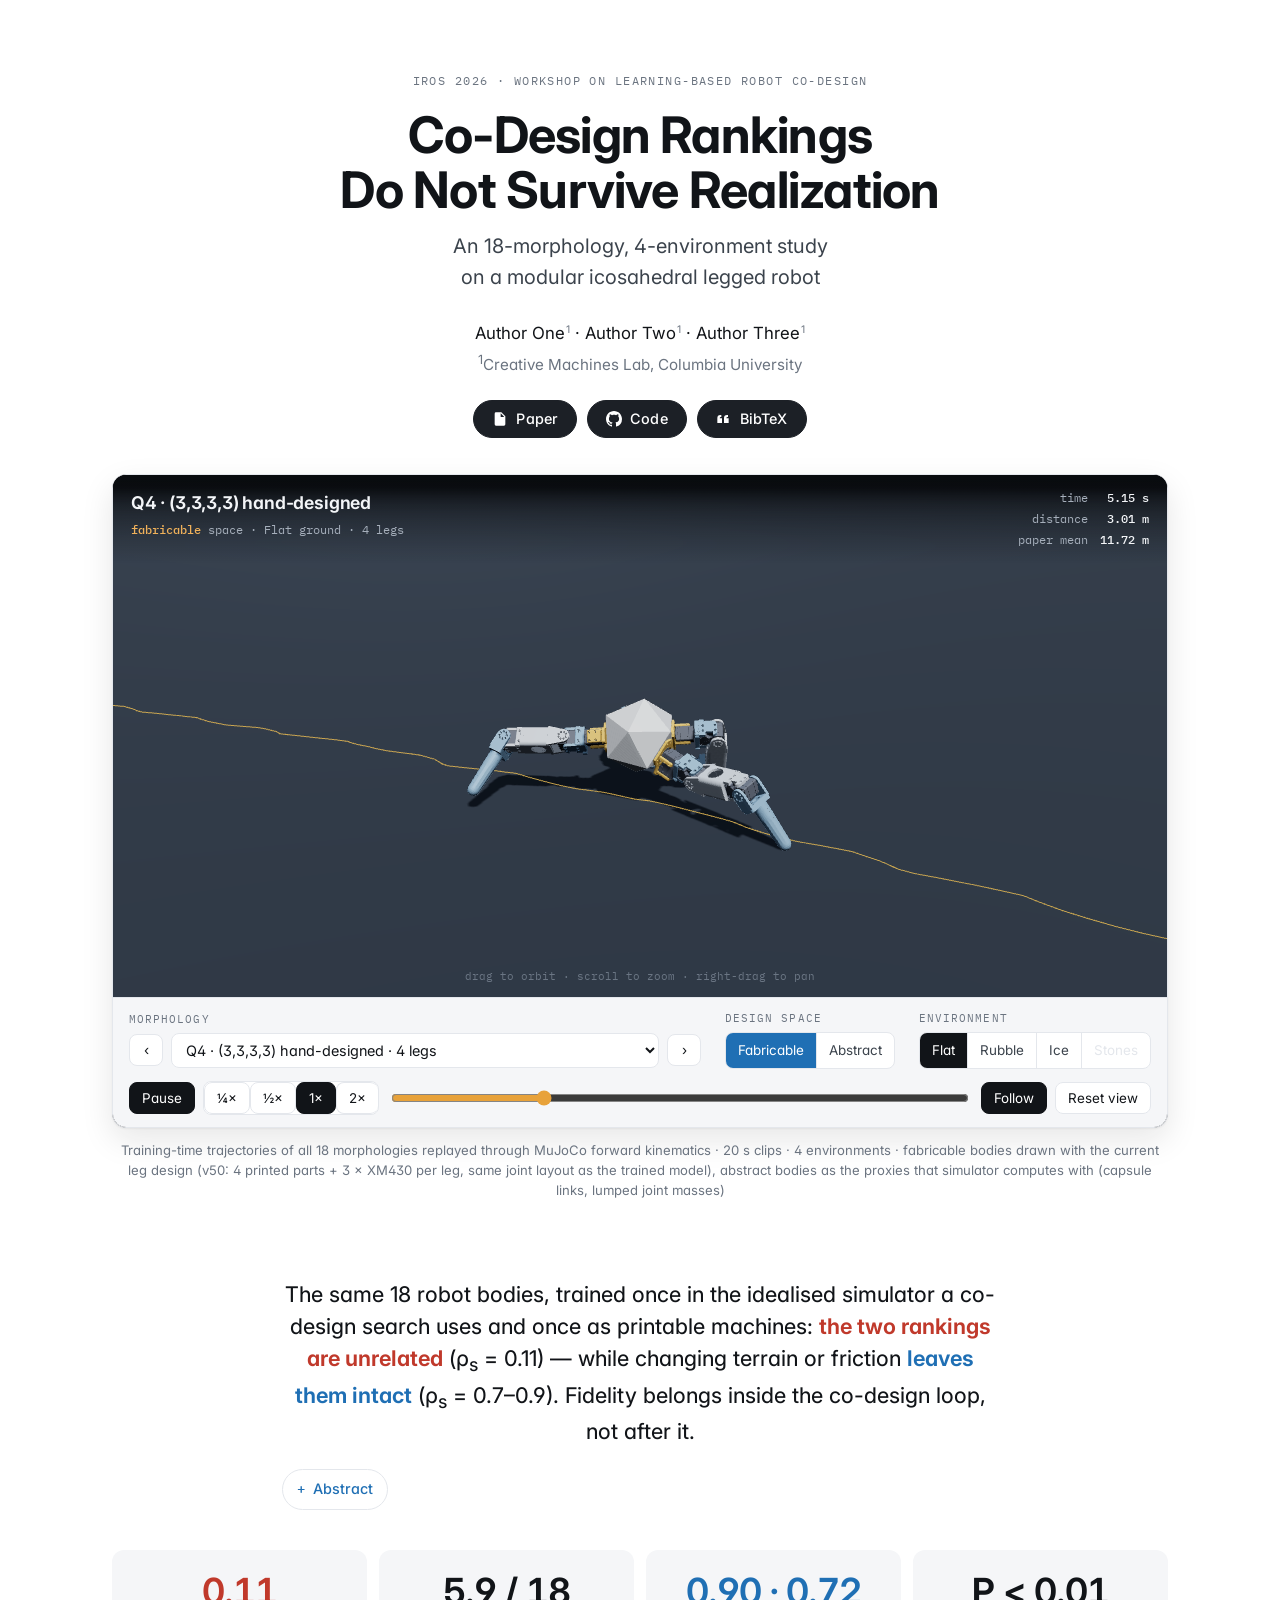
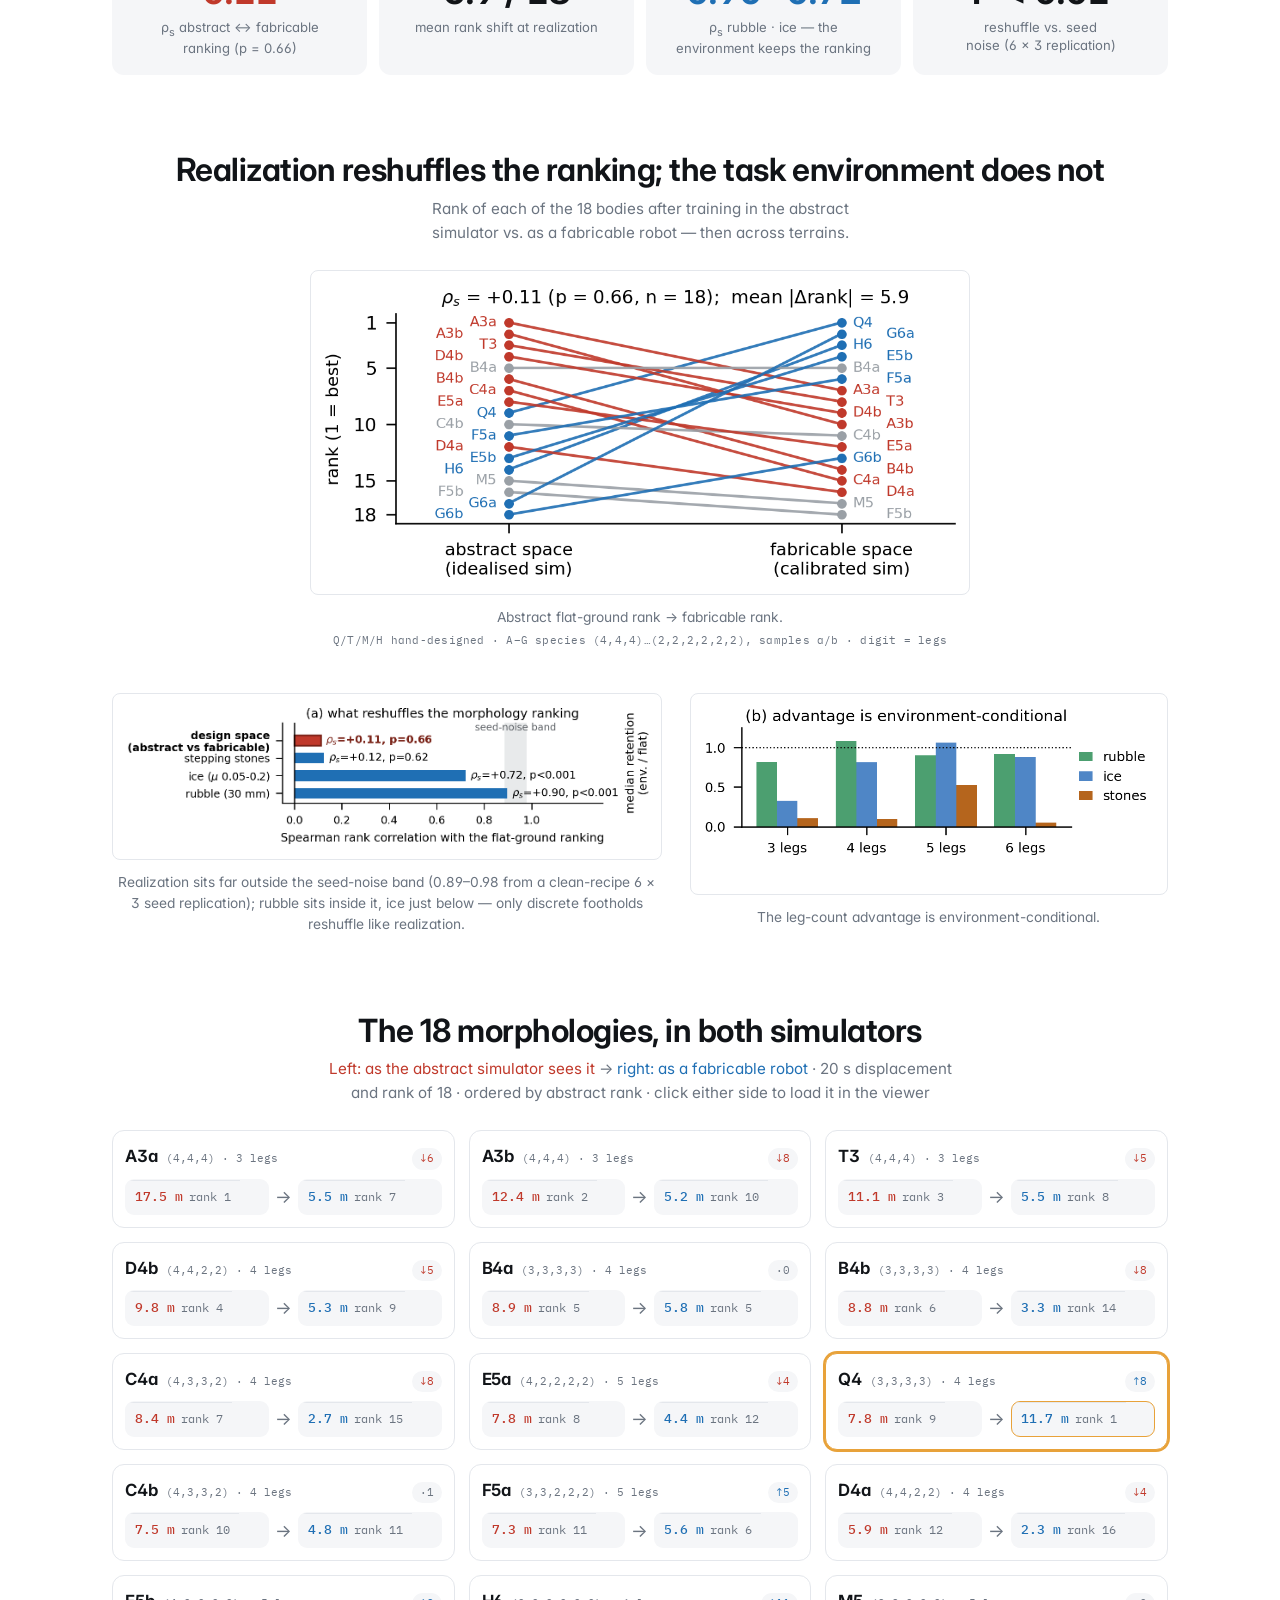
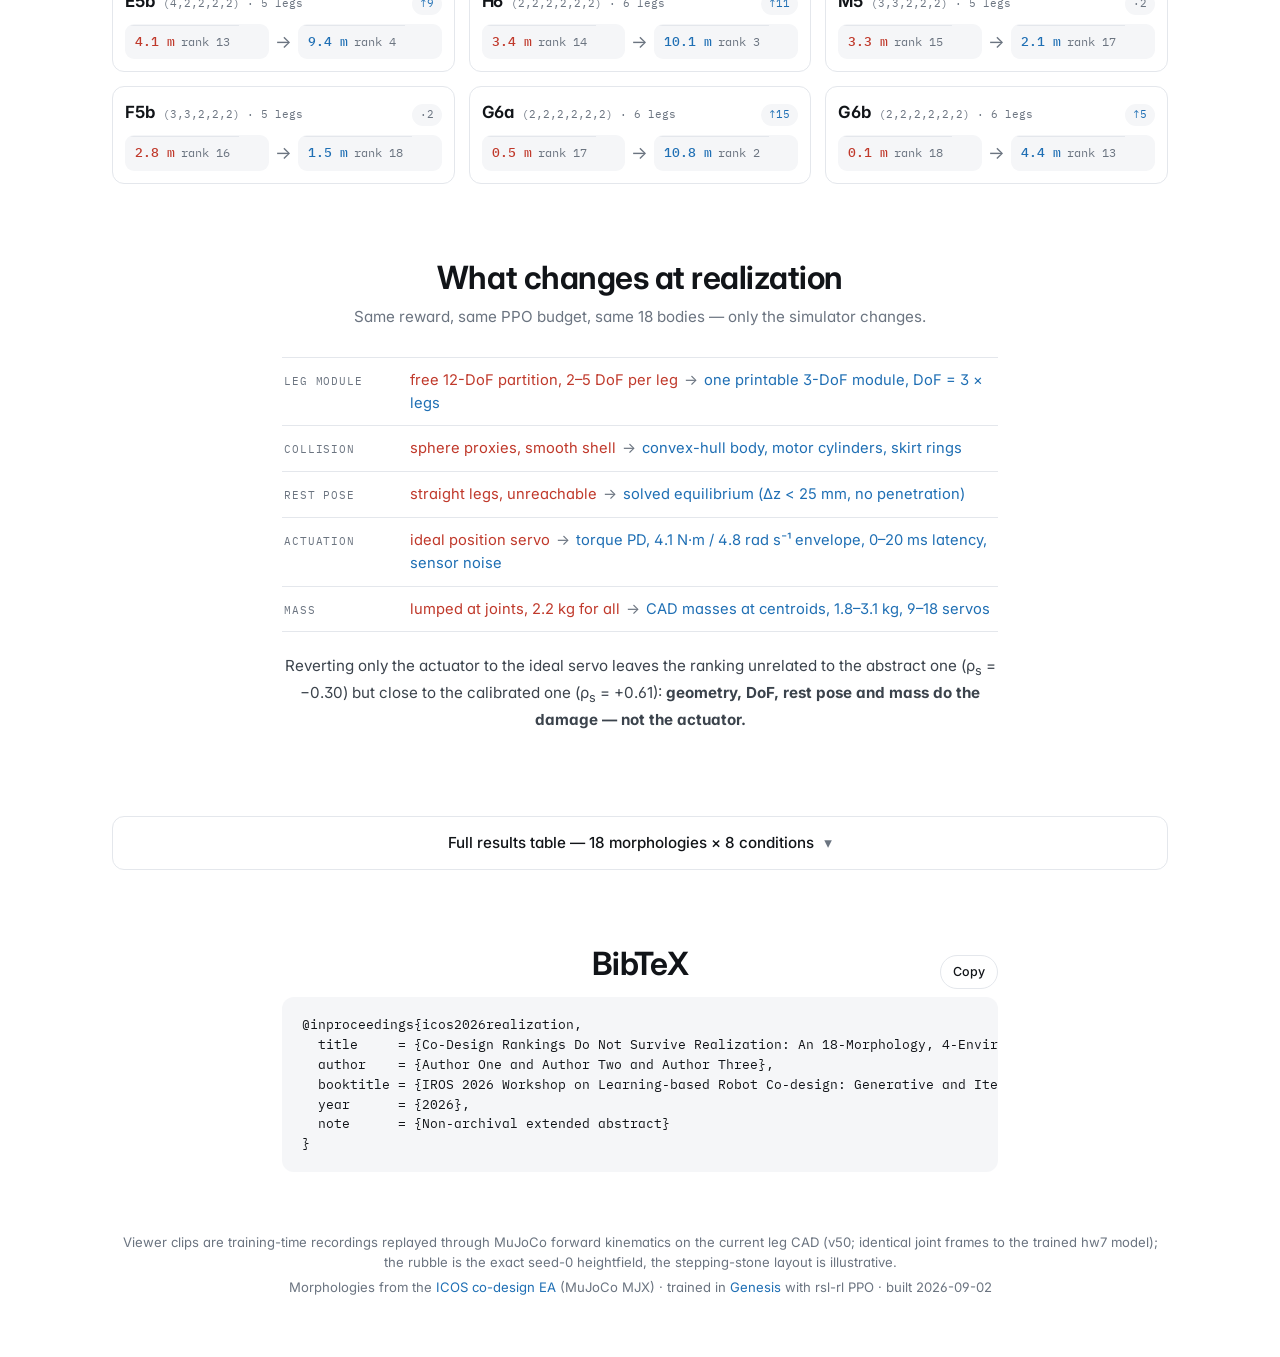
==== commit 1a506dc7: "project page: paper v8 PDF, P<0.01 seed-noise band wording, refreshed slope figure Mirrors icos/hard" ====
--- a/index.html
+++ b/index.html
@@ -92,7 +92,7 @@
     <details class="abstract">
       <summary>Abstract</summary>
       <div>
-      <p>Learning-based co-design returns a <em>ranking</em> of candidate bodies scored in an abstract simulator whose cheapness makes the search tractable. We ask how much of that ranking survives the step that makes a design buildable. Using 18 morphologies of a modular icosahedral legged robot — a stratified sample of our own evolutionary co-design space — we train each with a shared PPO recipe in a replica of the abstract space the search used and in a fabricable space calibrated against CAD and motor datasheets. The two rankings are uncorrelated (ρ<sub>s</sub> = +0.11, p = 0.66, mean |Δrank| = 5.9 of 18): the abstract winner falls to 7th, and a design paralyzed in the abstract space (0.54 m, 17th) comes 2nd at 10.8 m. The reshuffle survives a 6×3 seed replication (P &lt; 0.01 under resampling), reward re-weighting and mass loading within the abstract space (ρ<sub>s</sub> ≥ 0.77), and halving the training budget (ρ<sub>s</sub> ≥ 0.90); a servo-level split attributes it to the geometry–DoF–rest-pose–mass half of realization rather than the actuator model (ρ<sub>s</sub> = −0.30 vs +0.61). At fixed realization, changing the <em>task environment</em> preserves the ranking (rubble ρ<sub>s</sub> = 0.90, ice 0.72); only discrete footholds are as disruptive. We trace the reshuffle to checkable mechanisms — a shell-sliding exploit, penetrating or floating rest poses, a leg-count advantage that exists only on paper — and argue that fidelity belongs inside the co-design loop, not after it.</p>
+      <p>Learning-based co-design methods score candidate robot bodies in a simplified simulator and return a ranked list. We ask how much of that ranking survives when the designs are made buildable. We take 18 morphologies of a modular icosahedral legged robot, sampled from our own evolutionary co-design space, and train each with the same PPO recipe in a replica of the abstract simulator used by the search and in a fabricable simulator calibrated against CAD models and motor datasheets. The two rankings are uncorrelated (ρ<sub>s</sub> = +0.11, p = 0.66; mean rank change 5.9 of 18): the best abstract design drops to 7th, and a design that barely moved in the abstract simulator (0.54 m, 17th) becomes 2nd at 10.8 m. The reshuffle is robust to the training seed (P &lt; 0.01 under resampling), to reward re-weighting and added mass (ρ<sub>s</sub> ≥ 0.77) and to halving the training budget (ρ<sub>s</sub> ≥ 0.90), and it is caused mainly by the changes in geometry, DoF allocation, rest pose and mass rather than by the actuator model (ρ<sub>s</sub> = −0.30 vs. +0.61). Changing the terrain at fixed realization, in contrast, largely preserves the ranking (rubble ρ<sub>s</sub> = 0.90, ice 0.72); only stepping stones reshuffle it as much. We trace the reshuffle to a shell-sliding exploit, to rest poses that penetrate or float above the ground, and to a leg-count advantage that exists only in the abstract simulator. Simulator fidelity should therefore be part of the co-design loop rather than a step after it.</p>
       </div>
     </details>
   </div>
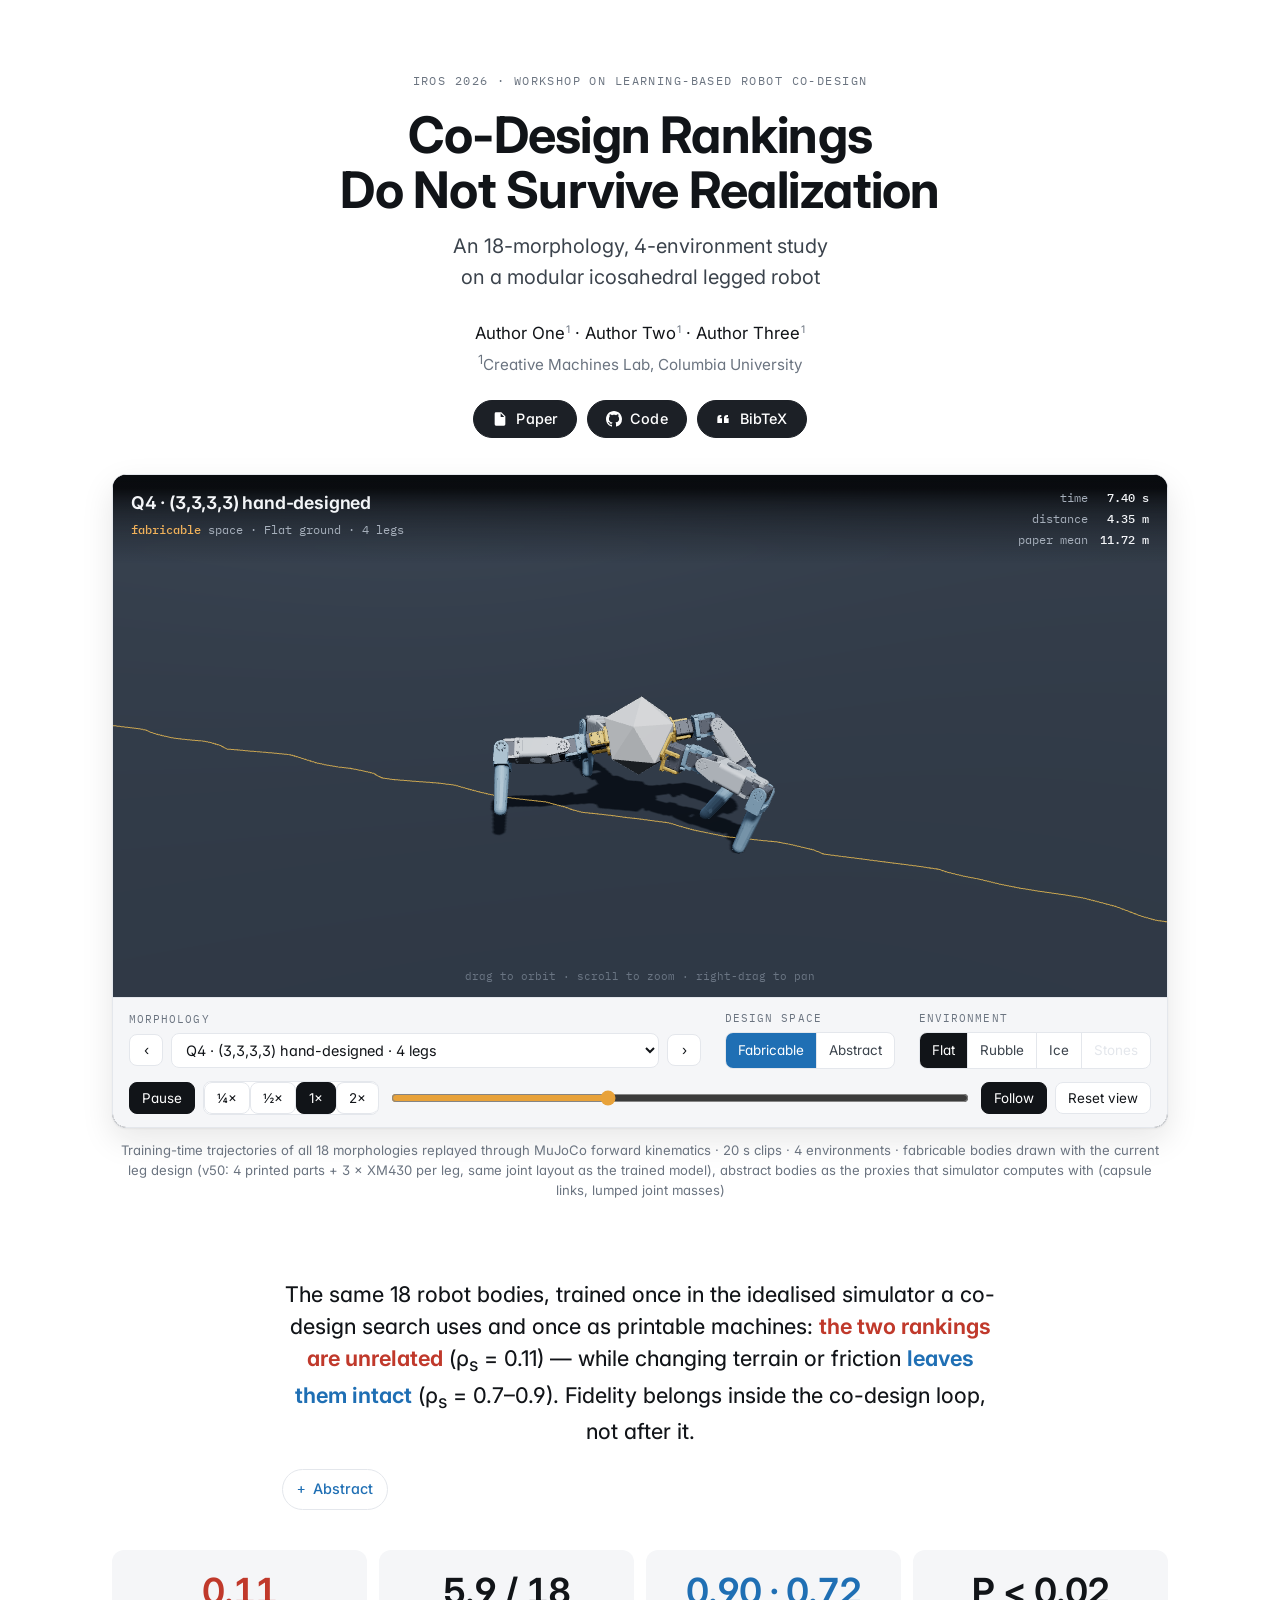
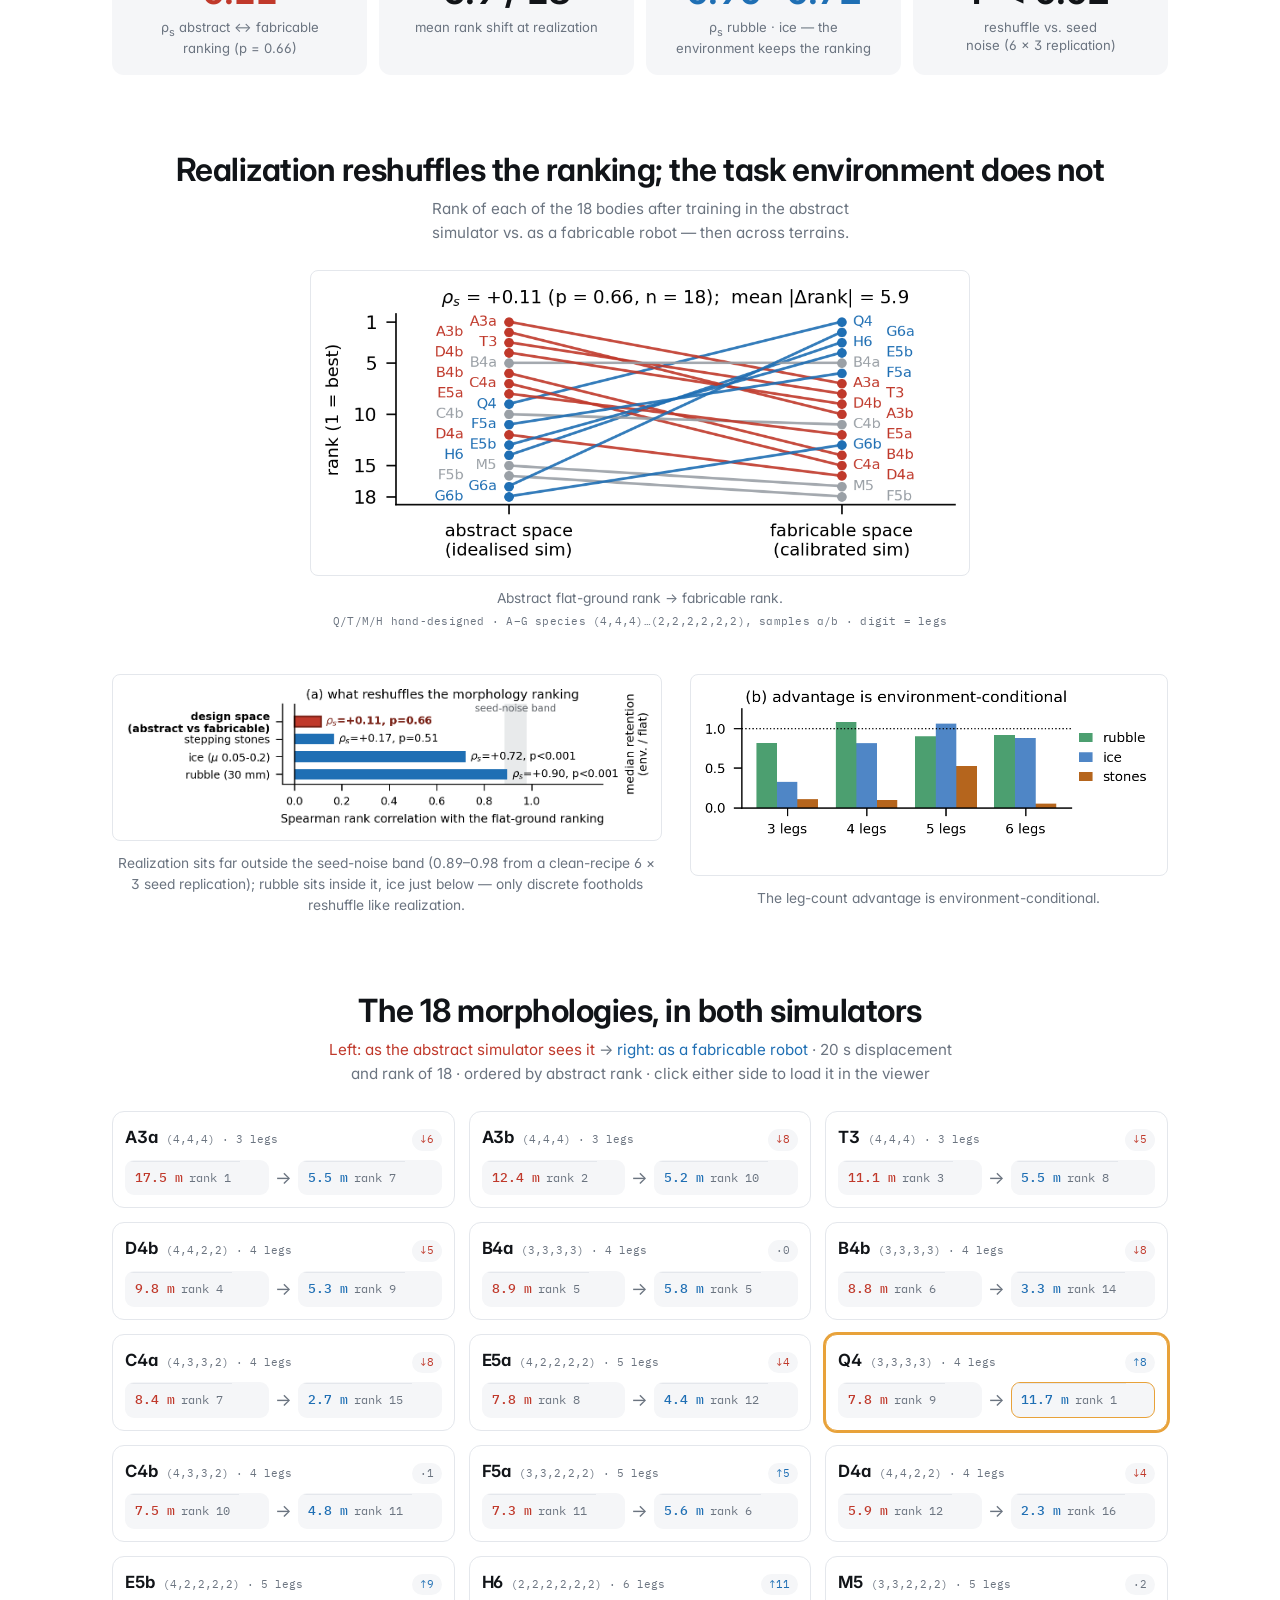
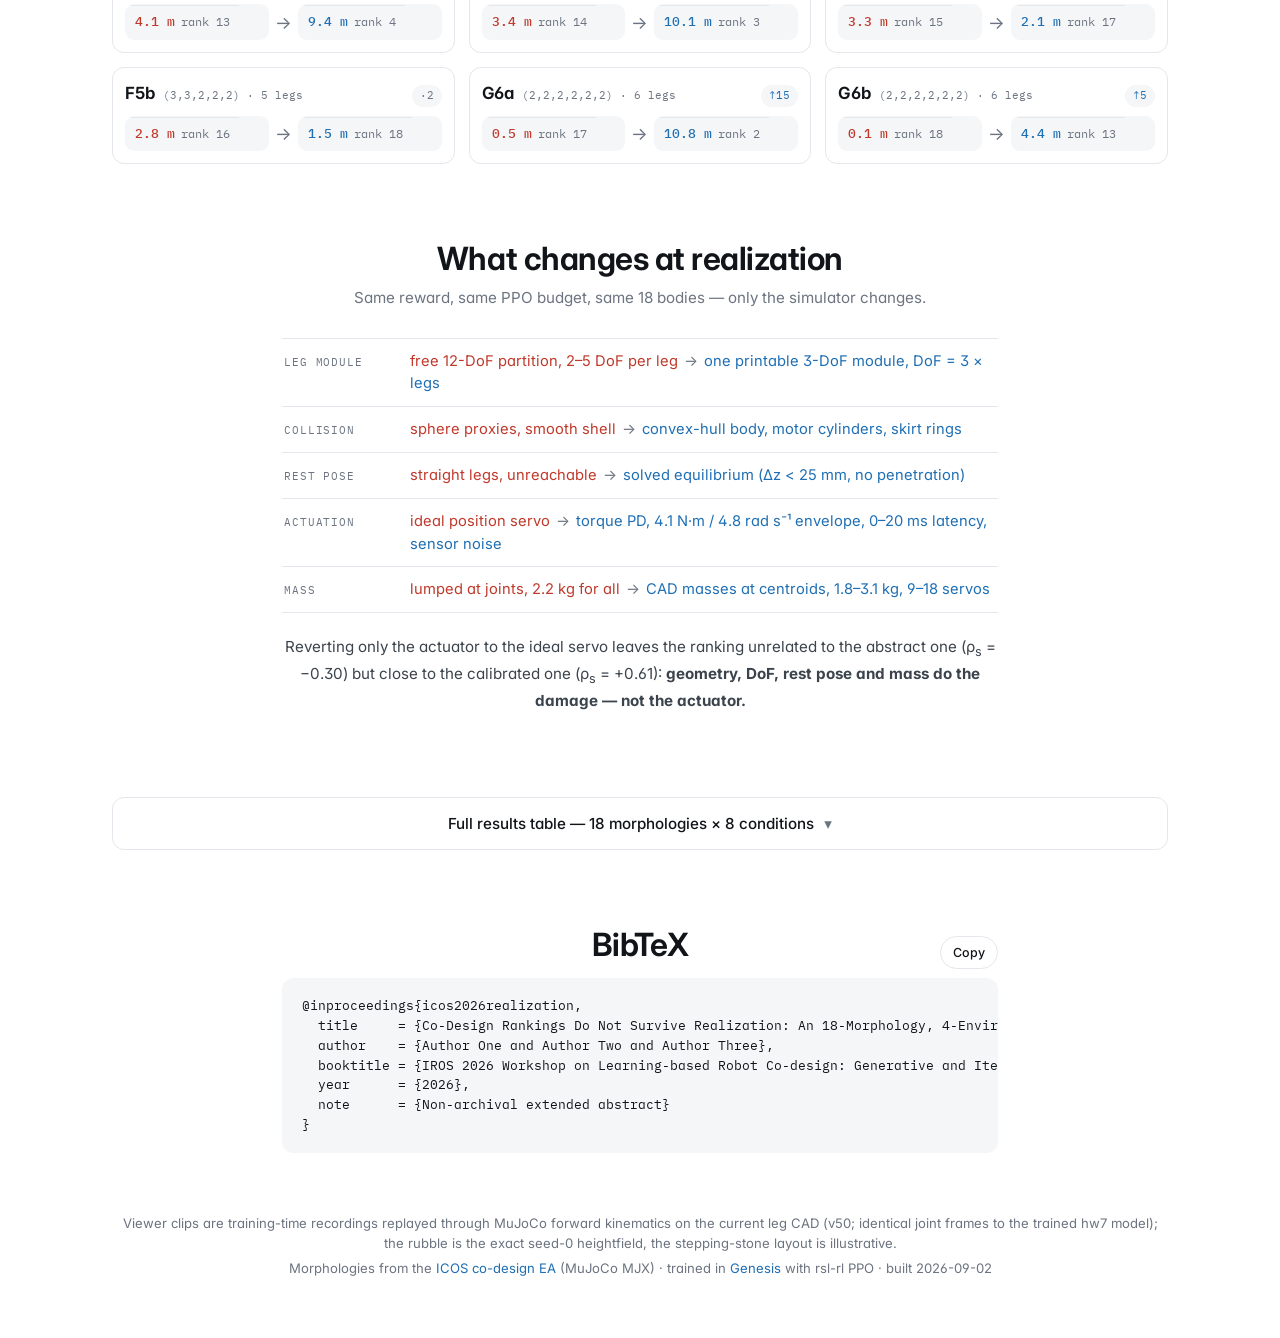
==== commit ec4d684a: "project page: paper v9 numbers (stages S and C), stepping-stone column and seed CVs updated Mirrors " ====
--- a/index.html
+++ b/index.html
@@ -92,7 +92,7 @@
     <details class="abstract">
       <summary>Abstract</summary>
       <div>
-      <p>Learning-based co-design methods score candidate robot bodies in a simplified simulator and return a ranked list. We ask how much of that ranking survives when the designs are made buildable. We take 18 morphologies of a modular icosahedral legged robot, sampled from our own evolutionary co-design space, and train each with the same PPO recipe in a replica of the abstract simulator used by the search and in a fabricable simulator calibrated against CAD models and motor datasheets. The two rankings are uncorrelated (ρ<sub>s</sub> = +0.11, p = 0.66; mean rank change 5.9 of 18): the best abstract design drops to 7th, and a design that barely moved in the abstract simulator (0.54 m, 17th) becomes 2nd at 10.8 m. The reshuffle is robust to the training seed (P &lt; 0.01 under resampling), to reward re-weighting and added mass (ρ<sub>s</sub> ≥ 0.77) and to halving the training budget (ρ<sub>s</sub> ≥ 0.90), and it is caused mainly by the changes in geometry, DoF allocation, rest pose and mass rather than by the actuator model (ρ<sub>s</sub> = −0.30 vs. +0.61). Changing the terrain at fixed realization, in contrast, largely preserves the ranking (rubble ρ<sub>s</sub> = 0.90, ice 0.72); only stepping stones reshuffle it as much. We trace the reshuffle to a shell-sliding exploit, to rest poses that penetrate or float above the ground, and to a leg-count advantage that exists only in the abstract simulator. Simulator fidelity should therefore be part of the co-design loop rather than a step after it.</p>
+      <p>Learning-based co-design methods score candidate robot bodies in a simplified simulator and return a ranked list. We ask how much of that ranking survives when the designs are made buildable. We take 18 morphologies of a modular icosahedral legged robot, sampled from our own evolutionary co-design space, and train each with the same PPO recipe in a replica of the abstract simulator used by the search and in a fabricable simulator calibrated against CAD models and motor datasheets. The two rankings are uncorrelated (ρ<sub>s</sub> = +0.11, p = 0.66; mean rank change 5.9 of 18): the best abstract design drops to 7th, and a design that barely moved in the abstract simulator (0.54 m, 17th) becomes 2nd at 10.8 m. The reshuffle is robust to the training seed (P &lt; 0.02 under resampling), to reward re-weighting and added mass (ρ<sub>s</sub> ≥ 0.77) and to halving the training budget (ρ<sub>s</sub> ≥ 0.90), and it is caused mainly by the changes in geometry, DoF allocation, rest pose and mass rather than by the actuator model (ρ<sub>s</sub> = −0.30 vs. +0.61). Changing the terrain at fixed realization, in contrast, largely preserves the ranking (rubble ρ<sub>s</sub> = 0.90, ice 0.72); only stepping stones reshuffle it as much. We trace the reshuffle to a shell-sliding exploit, to rest poses that penetrate or float above the ground, and to a leg-count advantage that exists only in the abstract simulator. Simulator fidelity should therefore be part of the co-design loop rather than a step after it.</p>
       </div>
     </details>
   </div>
@@ -101,7 +101,7 @@
       <div><div class="v brick">0.11</div><div class="k">ρ<sub>s</sub> abstract ↔ fabricable ranking (p = 0.66)</div></div>
       <div><div class="v">5.9 / 18</div><div class="k">mean rank shift at realization</div></div>
       <div><div class="v steel">0.90 · 0.72</div><div class="k">ρ<sub>s</sub> rubble · ice — the environment keeps the ranking</div></div>
-      <div><div class="v">P &lt; 0.01</div><div class="k">reshuffle vs. seed noise (6 × 3 replication)</div></div>
+      <div><div class="v">P &lt; 0.02</div><div class="k">reshuffle vs. seed noise (6 × 3 replication)</div></div>
     </div>
   </div>
 </section>
@@ -421,7 +421,7 @@
 <td class="a">7.75</td><td>9</td>
 <td>13.50</td>
 <td class="f">11.72</td><td>1</td>
-<td>9.70</td><td>8.50</td><td>0.22</td><td>2</td><td>6</td></tr>
+<td>9.70</td><td>8.50</td><td>0.39</td><td>2</td><td>6</td></tr>
 <tr><td>G6a</td><td>(2,2,2,2,2,2)</td><td>6</td>
 <td class="a">0.54</td><td>17</td>
 <td>12.25</td>
@@ -431,7 +431,7 @@
 <td class="a">3.39</td><td>14</td>
 <td>11.88</td>
 <td class="f">10.09</td><td>3</td>
-<td>9.25</td><td>8.89</td><td>2.24</td><td>2</td><td>4</td></tr>
+<td>9.25</td><td>8.89</td><td>1.93</td><td>2</td><td>4</td></tr>
 <tr><td>E5b</td><td>(4,2,2,2,2)</td><td>5</td>
 <td class="a">4.11</td><td>13</td>
 <td>10.43</td>
@@ -456,7 +456,7 @@
 <td class="a">11.12</td><td>3</td>
 <td>5.85</td>
 <td class="f">5.46</td><td>8</td>
-<td>4.06</td><td>3.57</td><td>0.32</td><td>0</td><td>0</td></tr>
+<td>4.06</td><td>3.57</td><td>0.48</td><td>0</td><td>0</td></tr>
 <tr><td>D4b</td><td>(4,4,2,2)</td><td>4</td>
 <td class="a">9.80</td><td>4</td>
 <td>3.49</td>
@@ -501,7 +501,7 @@
 <td class="a">3.26</td><td>15</td>
 <td>3.09</td>
 <td class="f">2.13</td><td>17</td>
-<td>2.22</td><td>1.39</td><td>0.44</td><td>2</td><td>6</td></tr>
+<td>2.22</td><td>1.39</td><td>0.57</td><td>2</td><td>6</td></tr>
 <tr><td>F5b</td><td>(3,3,2,2,2)</td><td>5</td>
 <td class="a">2.80</td><td>16</td>
 <td>0.46</td>
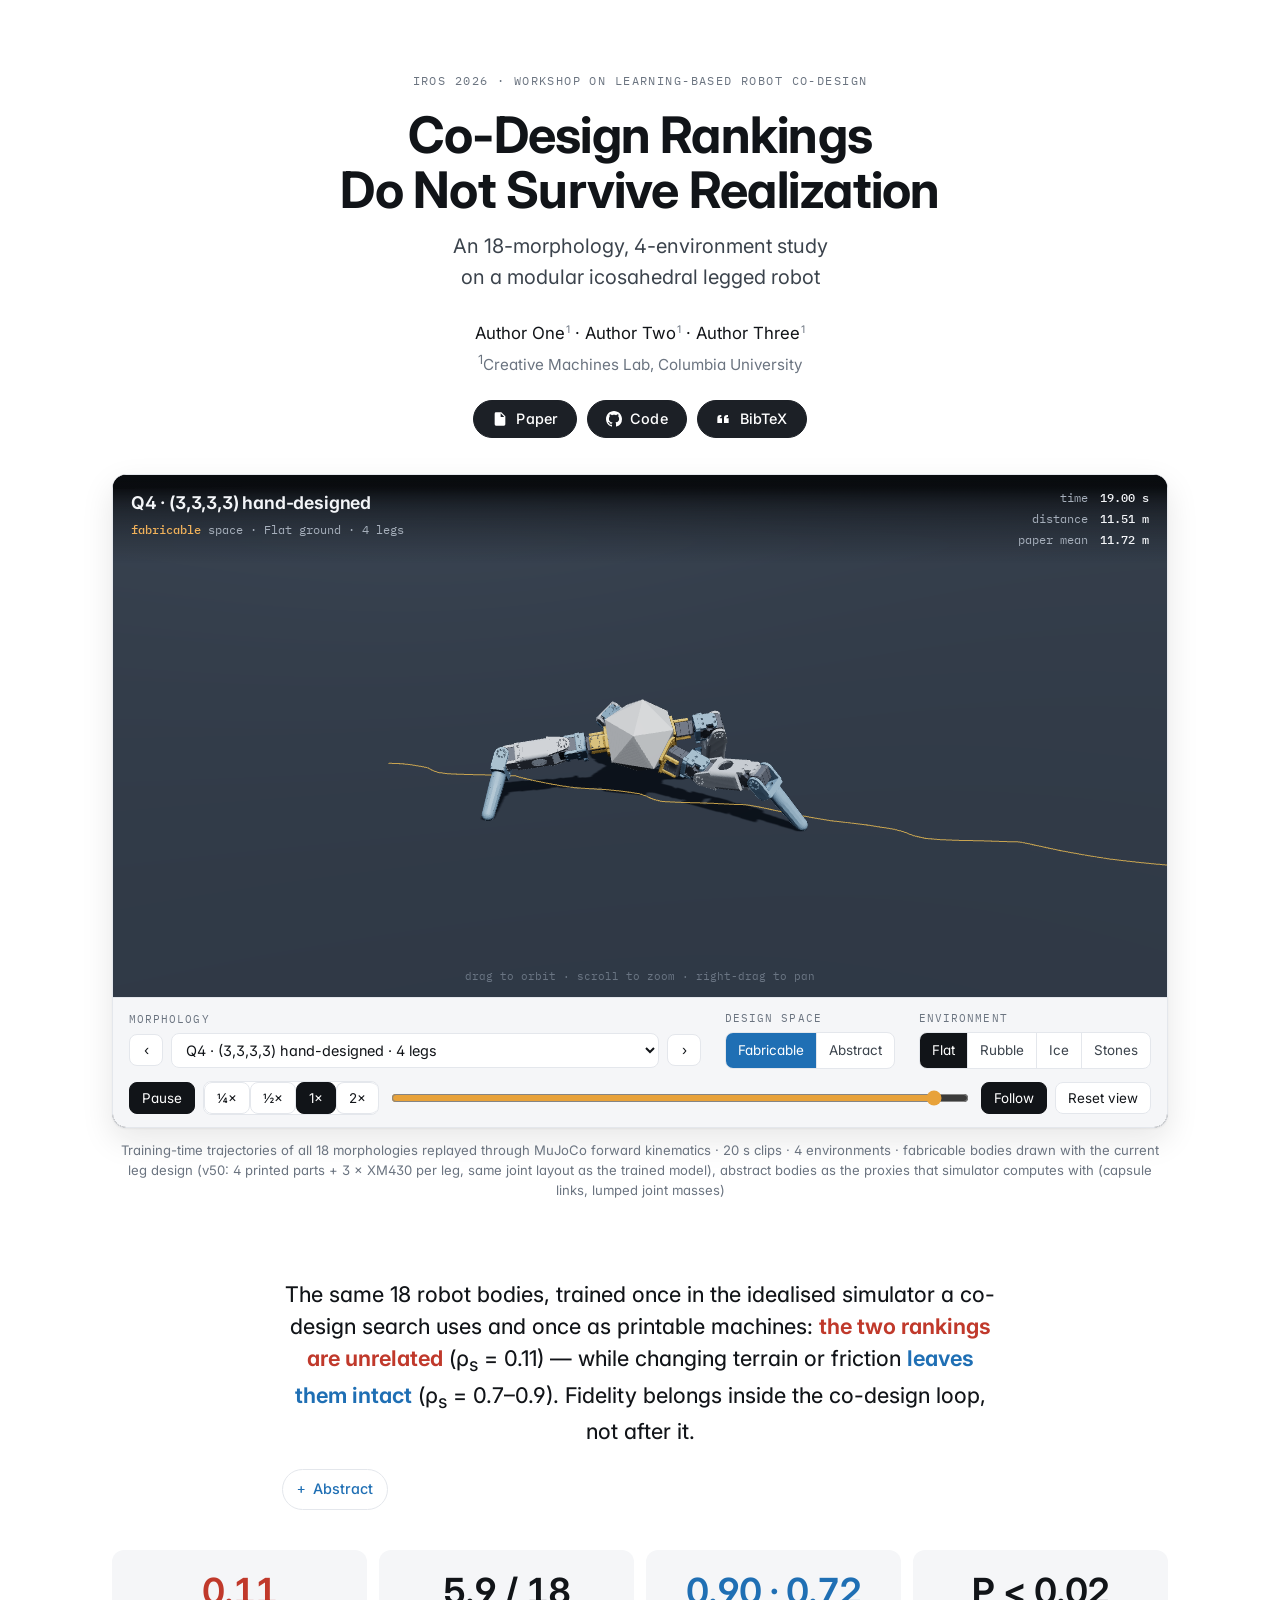
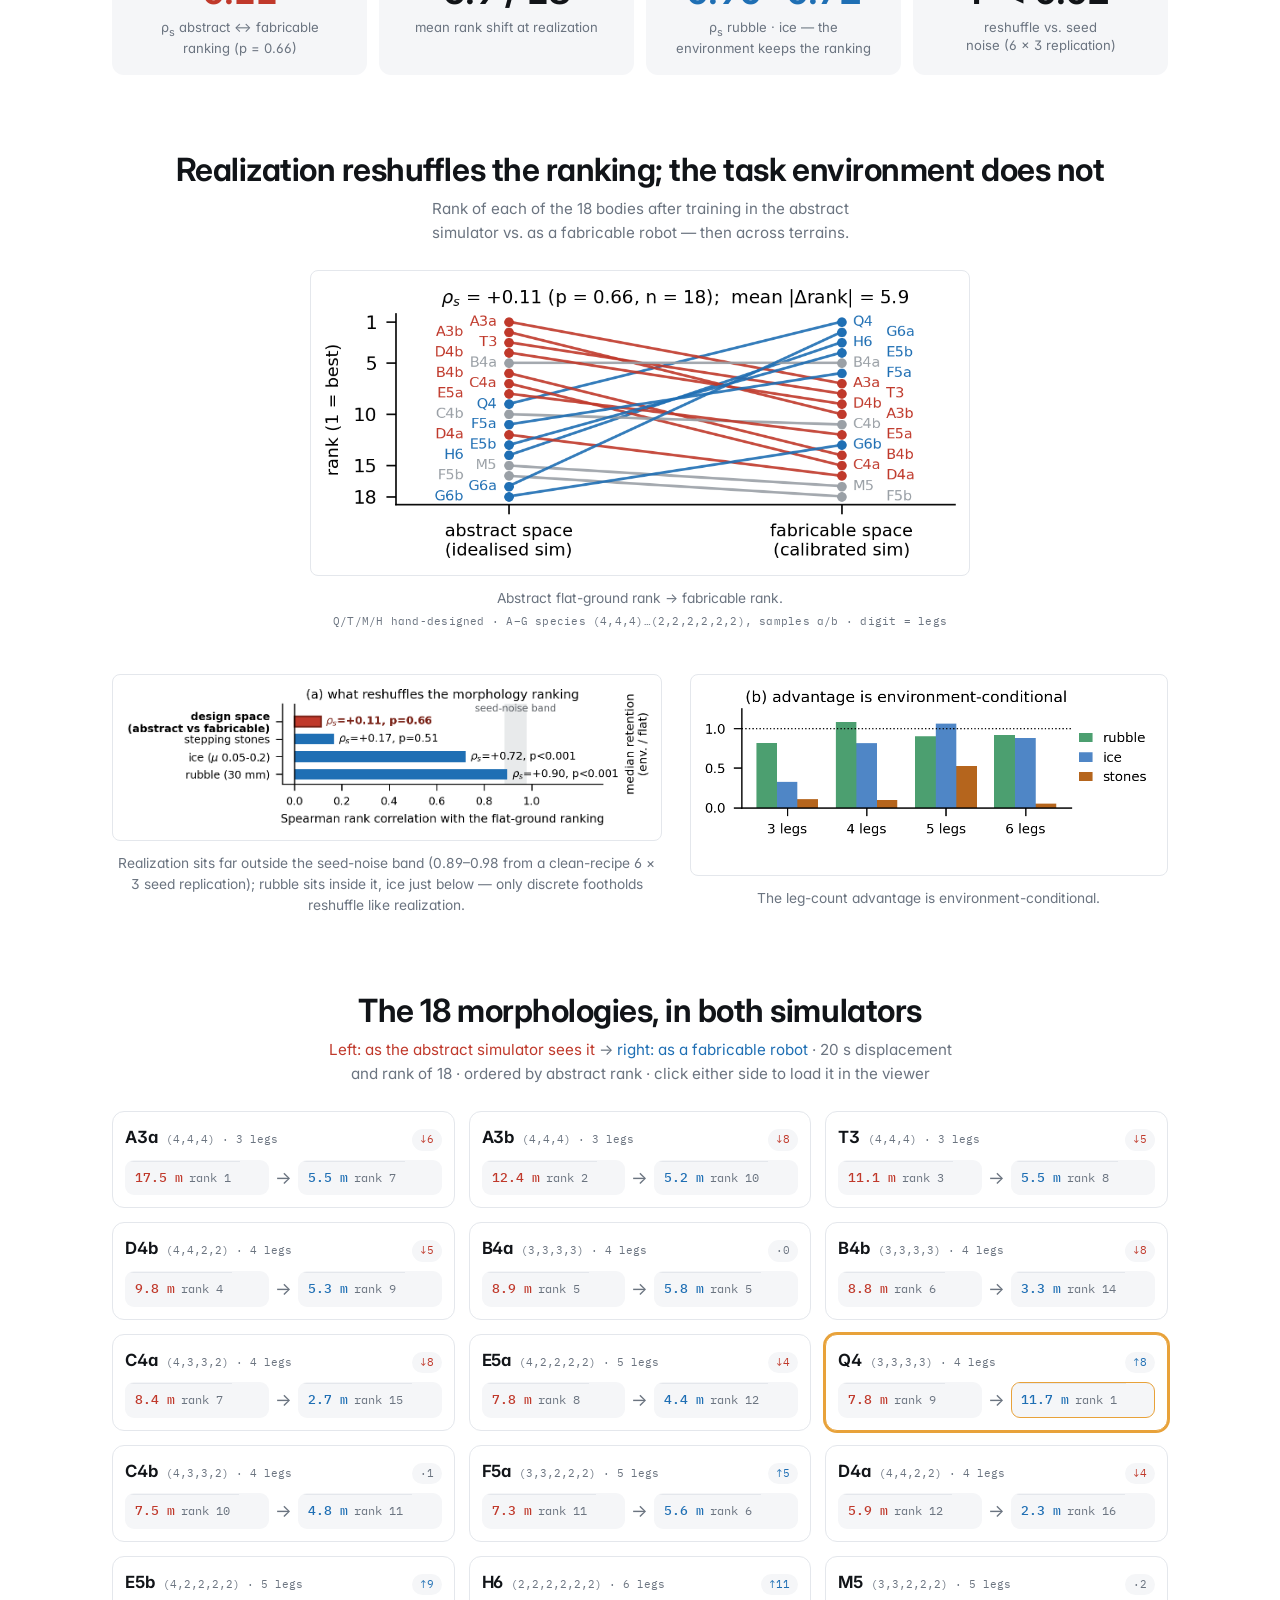
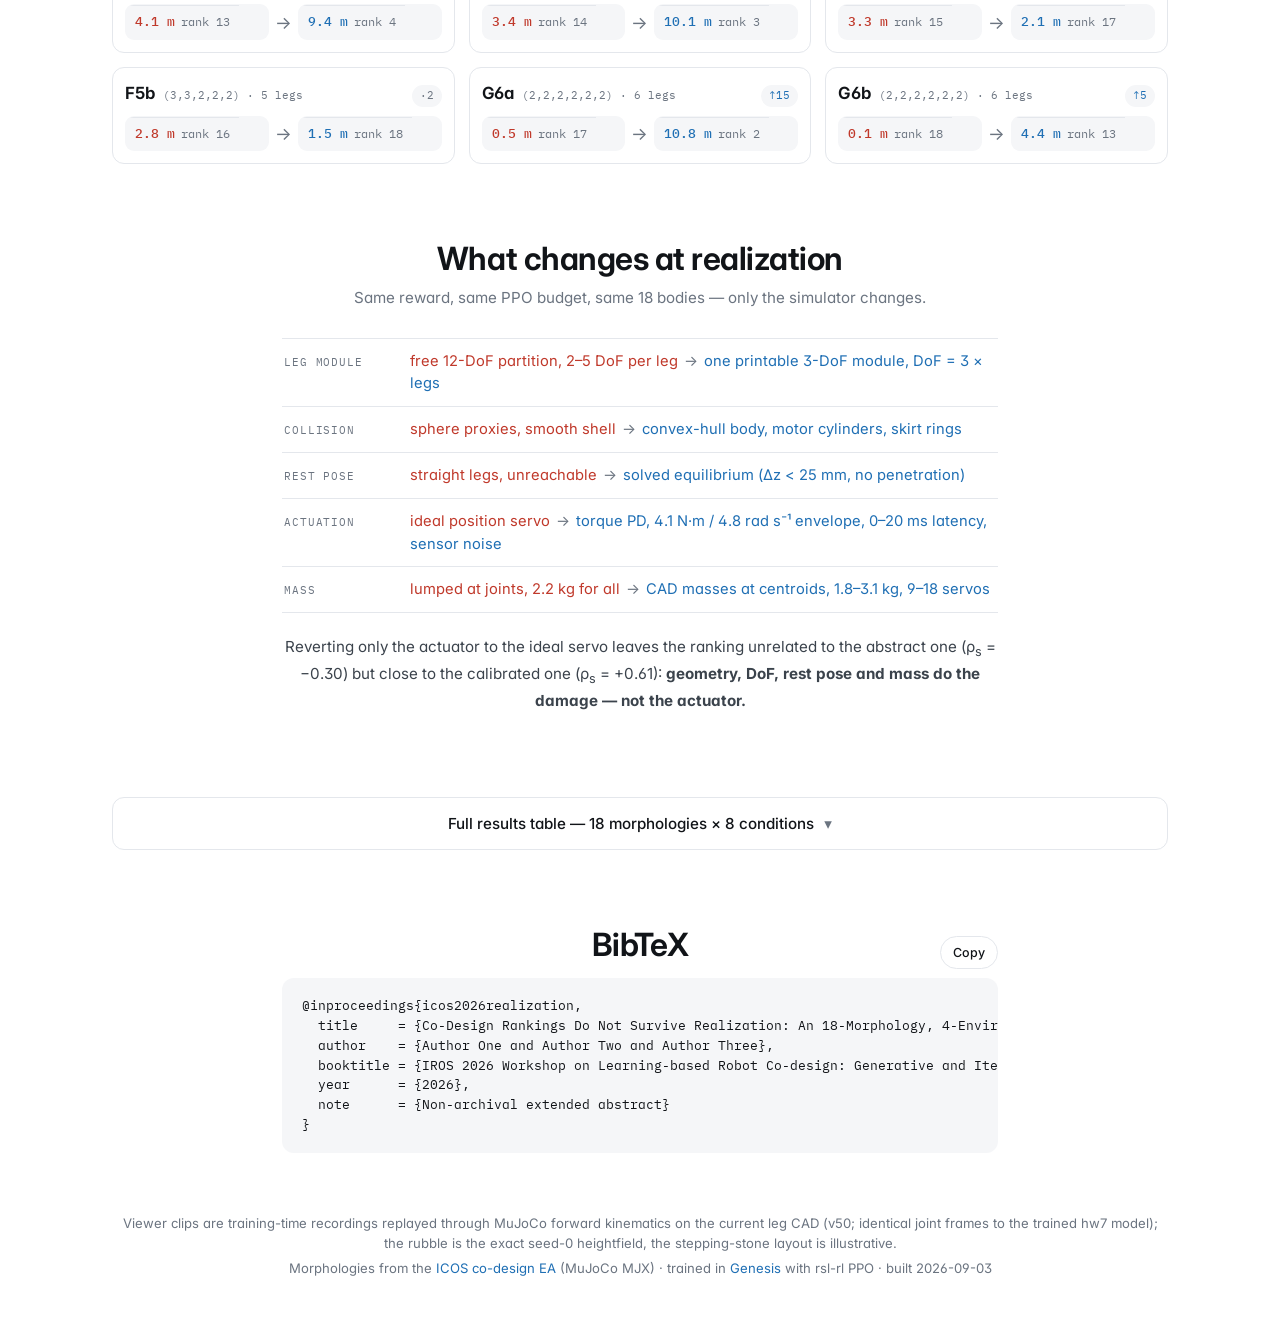
==== commit ced24bf1: "models rebuilt: every clip is now filled The record stage of run_honest_gaps.sh produced the traject" ====
--- a/index.html
+++ b/index.html
@@ -534,7 +534,7 @@
 <footer>
   <div class="wrap">
     <p>Viewer clips are training-time recordings replayed through MuJoCo forward kinematics on the current leg CAD (v50; identical joint frames to the trained hw7 model); the rubble is the exact seed-0 heightfield, the stepping-stone layout is illustrative.</p>
-    <p>Morphologies from the <a href="https://github.com/jl6017/mujoco_playground">ICOS co-design EA</a> (MuJoCo MJX) · trained in <a href="https://github.com/Genesis-Embodied-AI/genesis-world">Genesis</a> with rsl-rl PPO · built 2026-09-02</p>
+    <p>Morphologies from the <a href="https://github.com/jl6017/mujoco_playground">ICOS co-design EA</a> (MuJoCo MJX) · trained in <a href="https://github.com/Genesis-Embodied-AI/genesis-world">Genesis</a> with rsl-rl PPO · built 2026-09-03</p>
   </div>
 </footer>
 
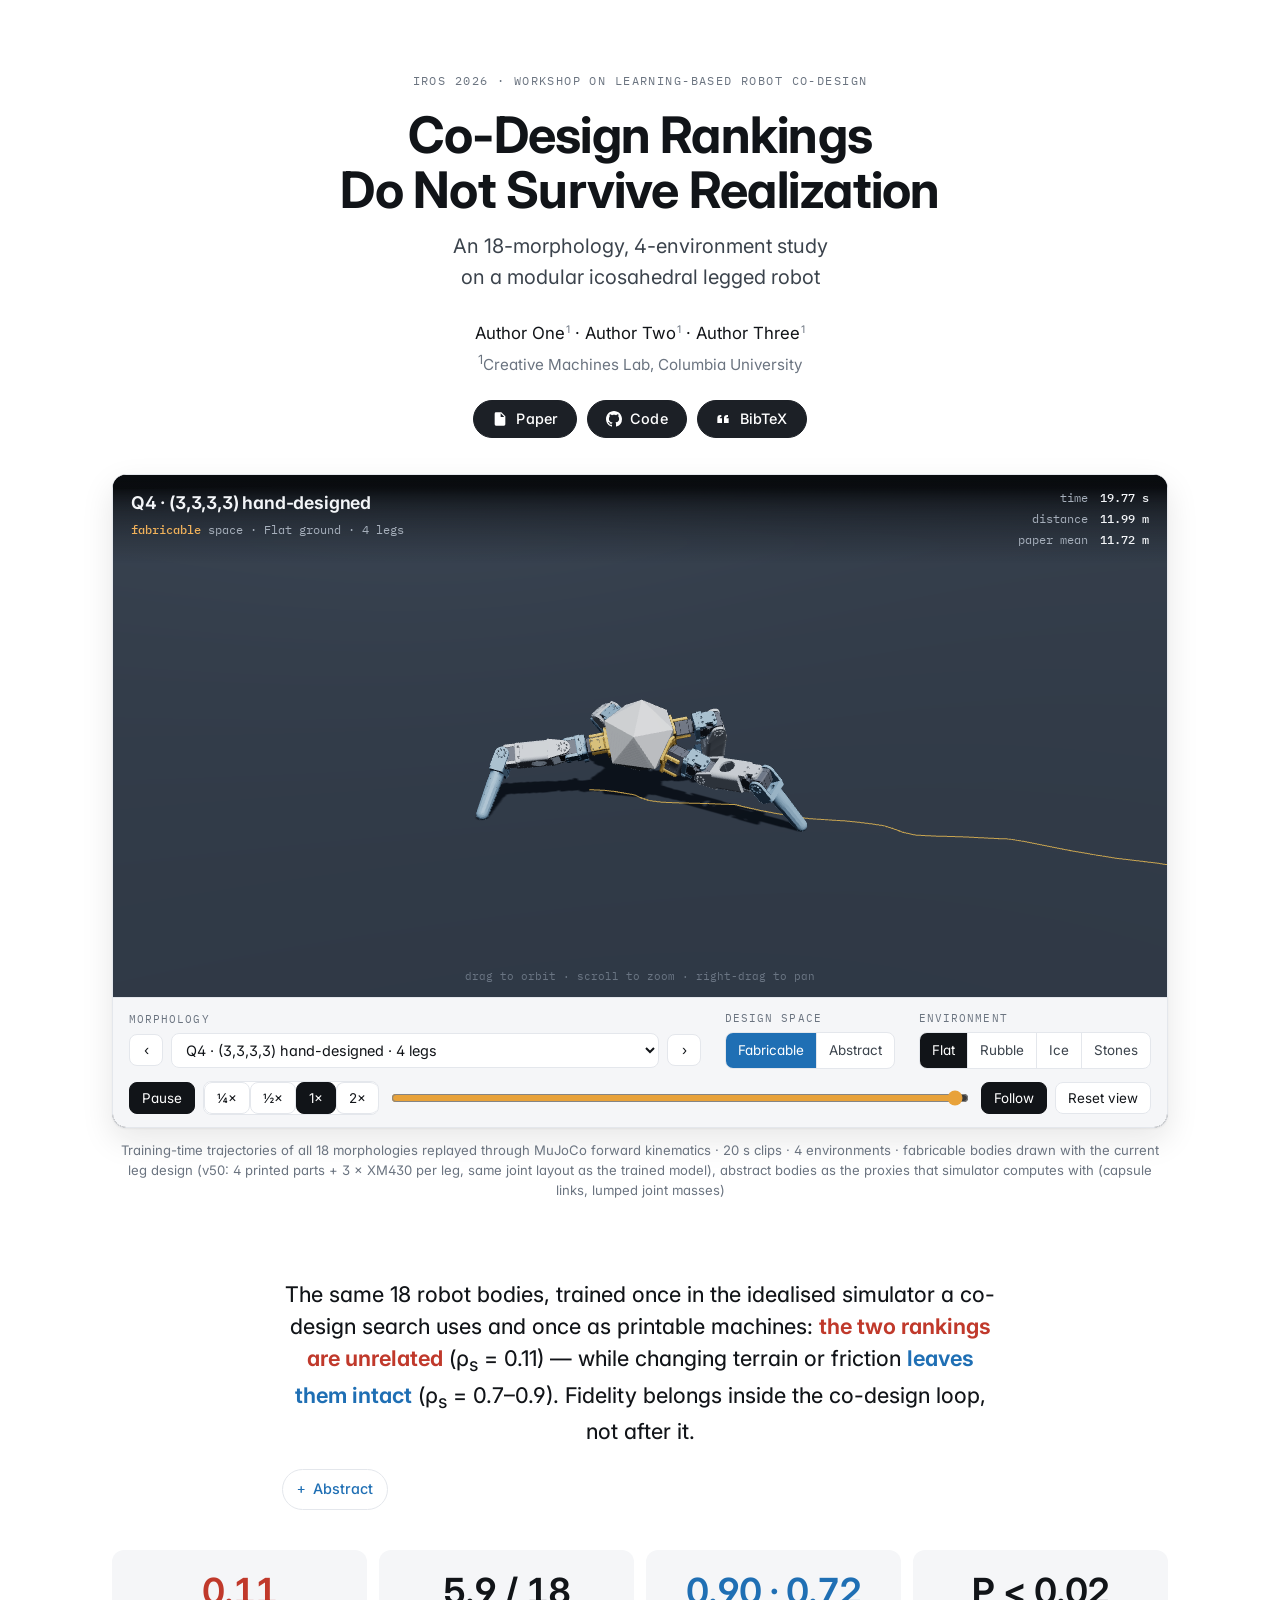
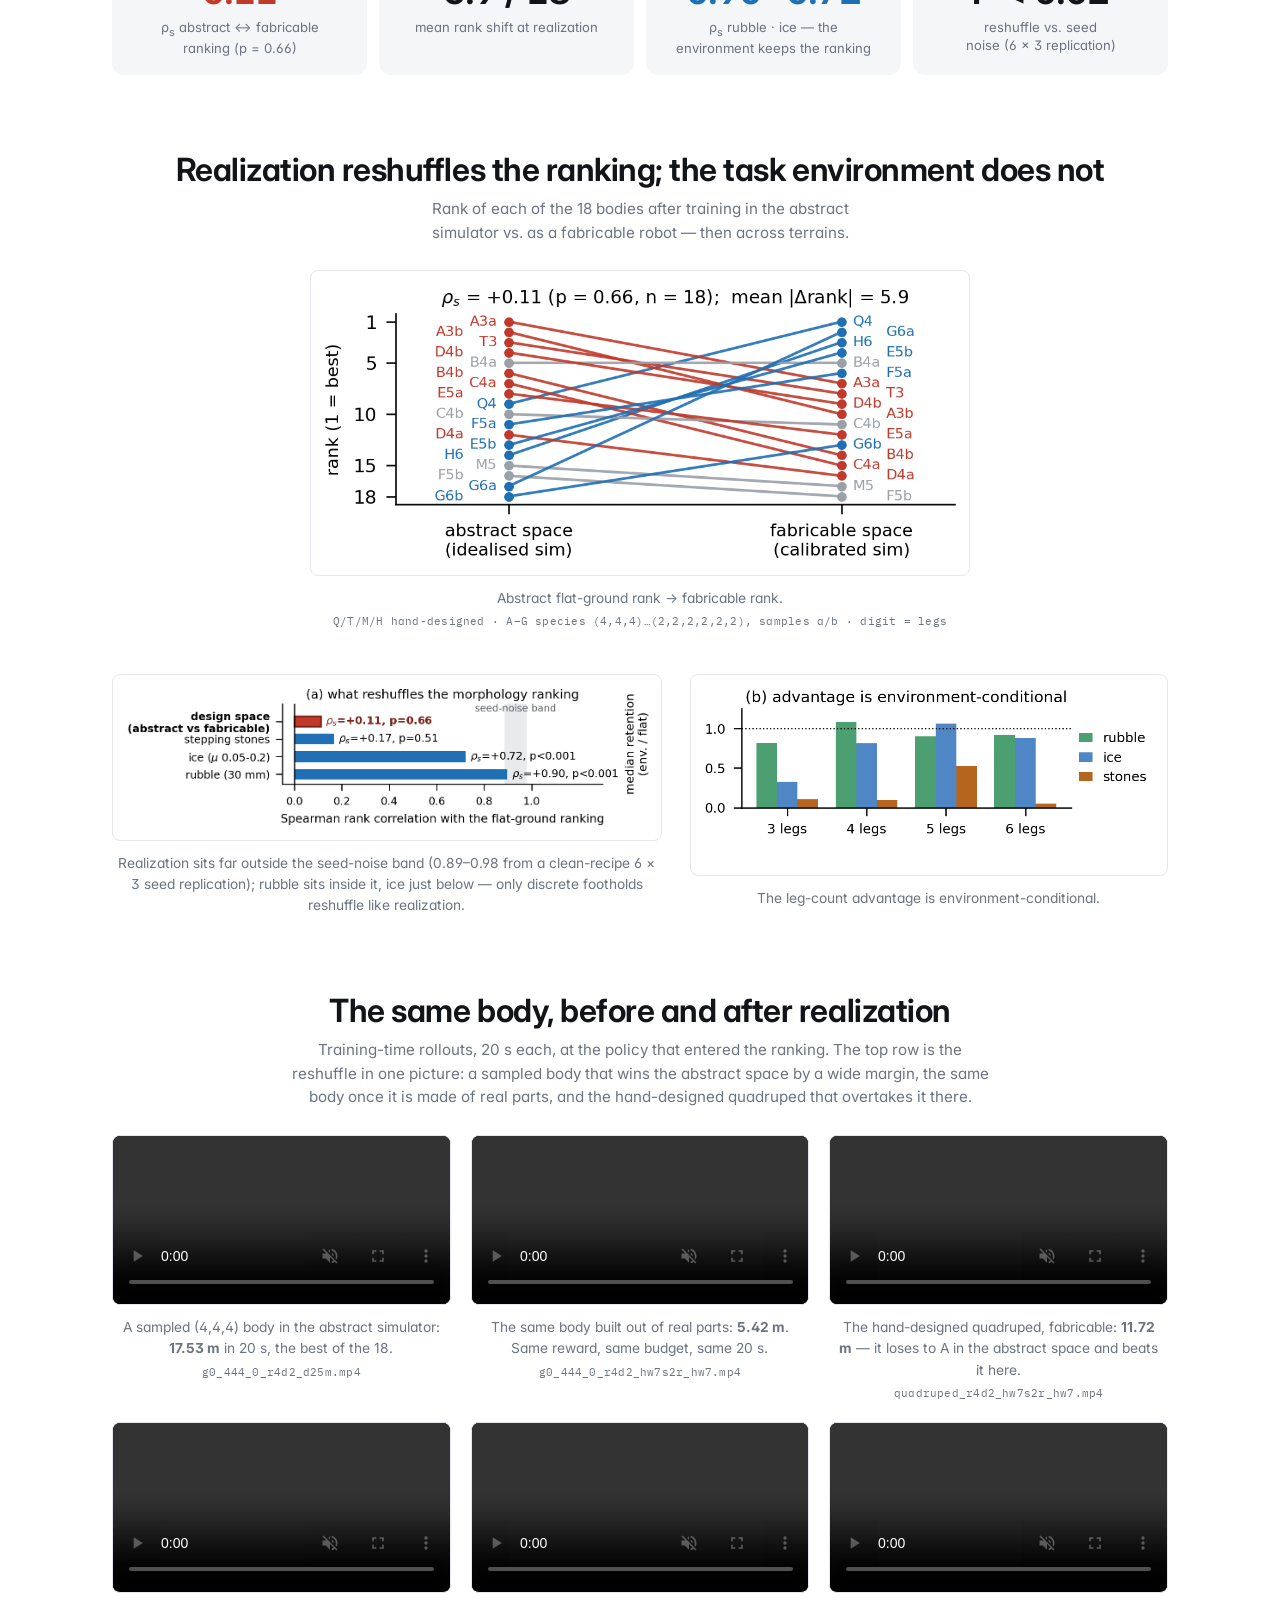
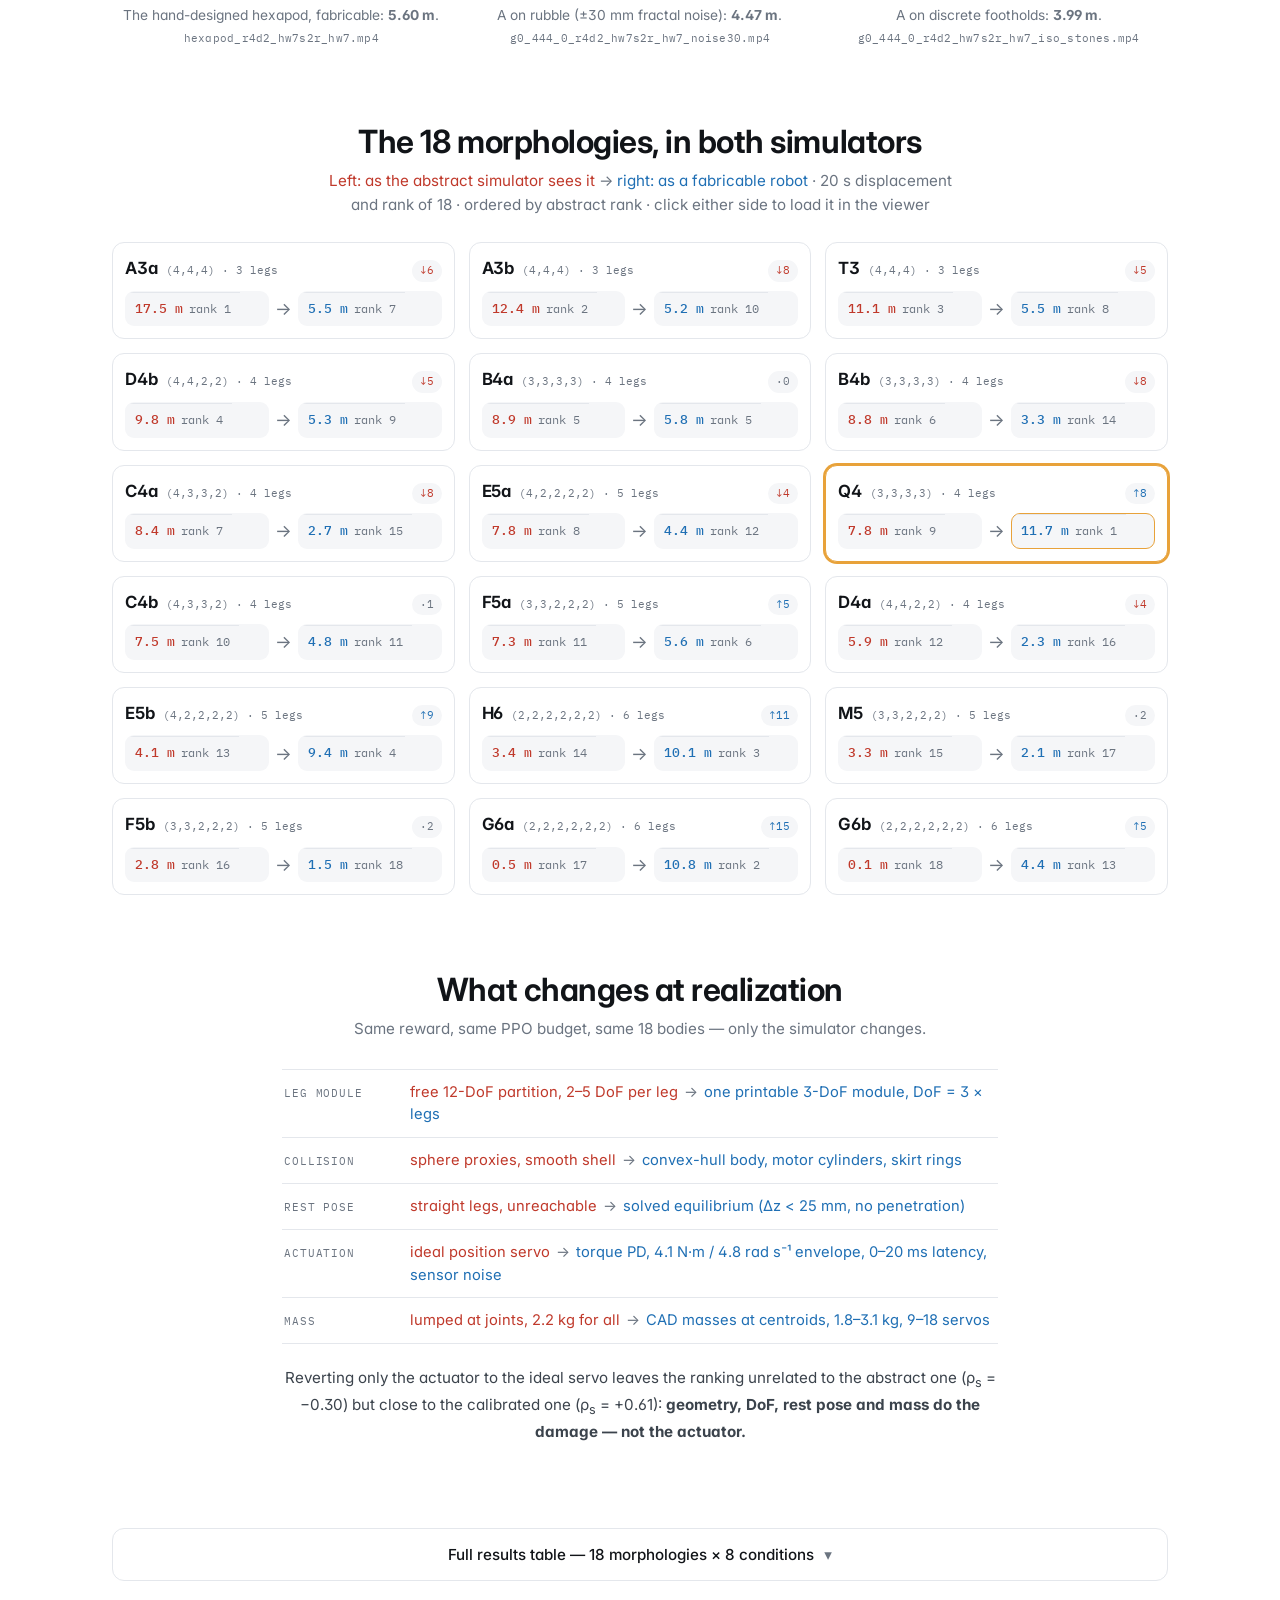
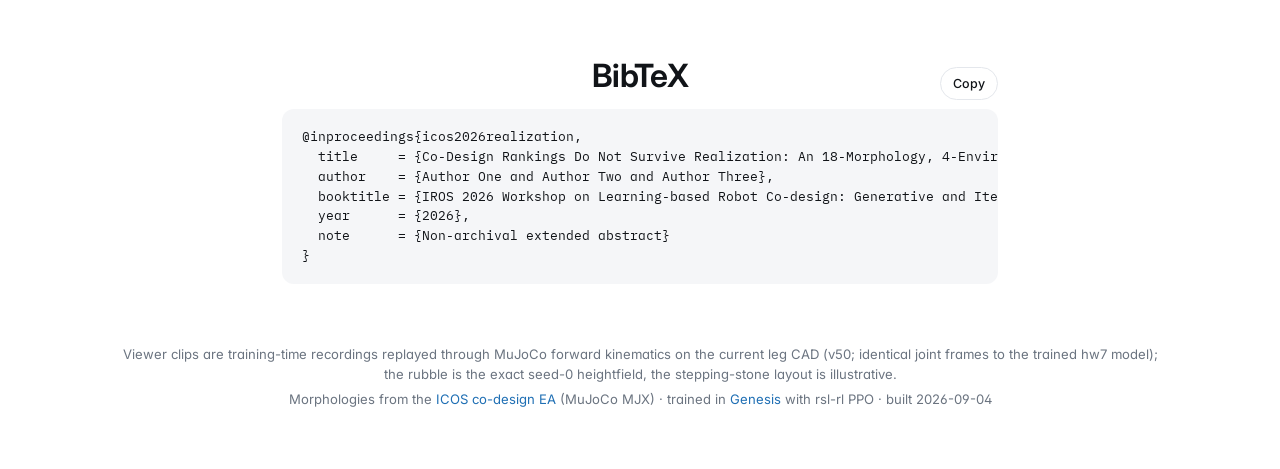
==== commit d9501b31: "six rollout clips on the page: the same body before and after realization media/ holds 20 s training" ====
--- a/index.html
+++ b/index.html
@@ -125,6 +125,51 @@
           <figcaption>The leg-count advantage is environment-conditional.</figcaption>
         </figure>
       </div>
+    </div>
+  </div>
+</section>
+
+<section id="videos">
+  <div class="wrap">
+    <h2>The same body, before and after realization</h2>
+    <p class="sub">Training-time rollouts, 20 s each, at the policy that entered the ranking. The top row is the reshuffle in one picture: a sampled body that wins the abstract space by a wide margin, the same body once it is made of real parts, and the hand-designed quadruped that overtakes it there.</p>
+    <div class="figs three">
+      <figure class="card-fig">
+        <video controls muted loop playsinline preload="metadata" aria-label="A · abstract">
+          <source src="media/g0_444_0_r4d2_d25m.mp4" type="video/mp4">
+        </video>
+        <figcaption>A sampled (4,4,4) body in the abstract simulator: <b>17.53 m</b> in 20 s, the best of the 18.<span class="key">g0_444_0_r4d2_d25m.mp4</span></figcaption>
+      </figure>
+      <figure class="card-fig">
+        <video controls muted loop playsinline preload="metadata" aria-label="A · fabricable">
+          <source src="media/g0_444_0_r4d2_hw7s2r_hw7.mp4" type="video/mp4">
+        </video>
+        <figcaption>The same body built out of real parts: <b>5.42 m</b>. Same reward, same budget, same 20 s.<span class="key">g0_444_0_r4d2_hw7s2r_hw7.mp4</span></figcaption>
+      </figure>
+      <figure class="card-fig">
+        <video controls muted loop playsinline preload="metadata" aria-label="Q4 · fabricable">
+          <source src="media/quadruped_r4d2_hw7s2r_hw7.mp4" type="video/mp4">
+        </video>
+        <figcaption>The hand-designed quadruped, fabricable: <b>11.72 m</b> — it loses to A in the abstract space and beats it here.<span class="key">quadruped_r4d2_hw7s2r_hw7.mp4</span></figcaption>
+      </figure>
+      <figure class="card-fig">
+        <video controls muted loop playsinline preload="metadata" aria-label="H6 · fabricable">
+          <source src="media/hexapod_r4d2_hw7s2r_hw7.mp4" type="video/mp4">
+        </video>
+        <figcaption>The hand-designed hexapod, fabricable: <b>5.60 m</b>.<span class="key">hexapod_r4d2_hw7s2r_hw7.mp4</span></figcaption>
+      </figure>
+      <figure class="card-fig">
+        <video controls muted loop playsinline preload="metadata" aria-label="A · rubble">
+          <source src="media/g0_444_0_r4d2_hw7s2r_hw7_noise30.mp4" type="video/mp4">
+        </video>
+        <figcaption>A on rubble (±30 mm fractal noise): <b>4.47 m</b>.<span class="key">g0_444_0_r4d2_hw7s2r_hw7_noise30.mp4</span></figcaption>
+      </figure>
+      <figure class="card-fig">
+        <video controls muted loop playsinline preload="metadata" aria-label="A · stepping stones">
+          <source src="media/g0_444_0_r4d2_hw7s2r_hw7_iso_stones.mp4" type="video/mp4">
+        </video>
+        <figcaption>A on discrete footholds: <b>3.99 m</b>.<span class="key">g0_444_0_r4d2_hw7s2r_hw7_iso_stones.mp4</span></figcaption>
+      </figure>
     </div>
   </div>
 </section>
@@ -534,7 +579,7 @@
 <footer>
   <div class="wrap">
     <p>Viewer clips are training-time recordings replayed through MuJoCo forward kinematics on the current leg CAD (v50; identical joint frames to the trained hw7 model); the rubble is the exact seed-0 heightfield, the stepping-stone layout is illustrative.</p>
-    <p>Morphologies from the <a href="https://github.com/jl6017/mujoco_playground">ICOS co-design EA</a> (MuJoCo MJX) · trained in <a href="https://github.com/Genesis-Embodied-AI/genesis-world">Genesis</a> with rsl-rl PPO · built 2026-09-03</p>
+    <p>Morphologies from the <a href="https://github.com/jl6017/mujoco_playground">ICOS co-design EA</a> (MuJoCo MJX) · trained in <a href="https://github.com/Genesis-Embodied-AI/genesis-world">Genesis</a> with rsl-rl PPO · built 2026-09-04</p>
   </div>
 </footer>
 
--- a/site.css
+++ b/site.css
@@ -150,6 +150,11 @@
 .figs.two { grid-template-columns: 1.15fr 1fr; gap: 28px; align-items: start; }
 figure img { width: 100%; height: auto; display: block; background: #fff; border-radius: 8px; }
 figure.card-fig img { border: 1px solid var(--rule); padding: 8px; }
+figure video { width: 100%; height: auto; display: block; background: #000; border-radius: 8px; }
+figure.card-fig video { border: 1px solid var(--rule); }
+.figs.three { grid-template-columns: repeat(3, minmax(0, 1fr)); gap: 20px; }
+@media (max-width: 900px) { .figs.three { grid-template-columns: 1fr 1fr; } }
+@media (max-width: 600px) { .figs.three { grid-template-columns: 1fr; } }
 figcaption { font-size: .86rem; color: var(--muted); margin-top: 12px; text-align: center; text-wrap: pretty; }
 figcaption .key { display: block; margin-top: 4px; font-family: "IBM Plex Mono", monospace; font-size: .7rem; letter-spacing: .02em; }
 @media (max-width: 720px) { .figs.two { grid-template-columns: 1fr; } }
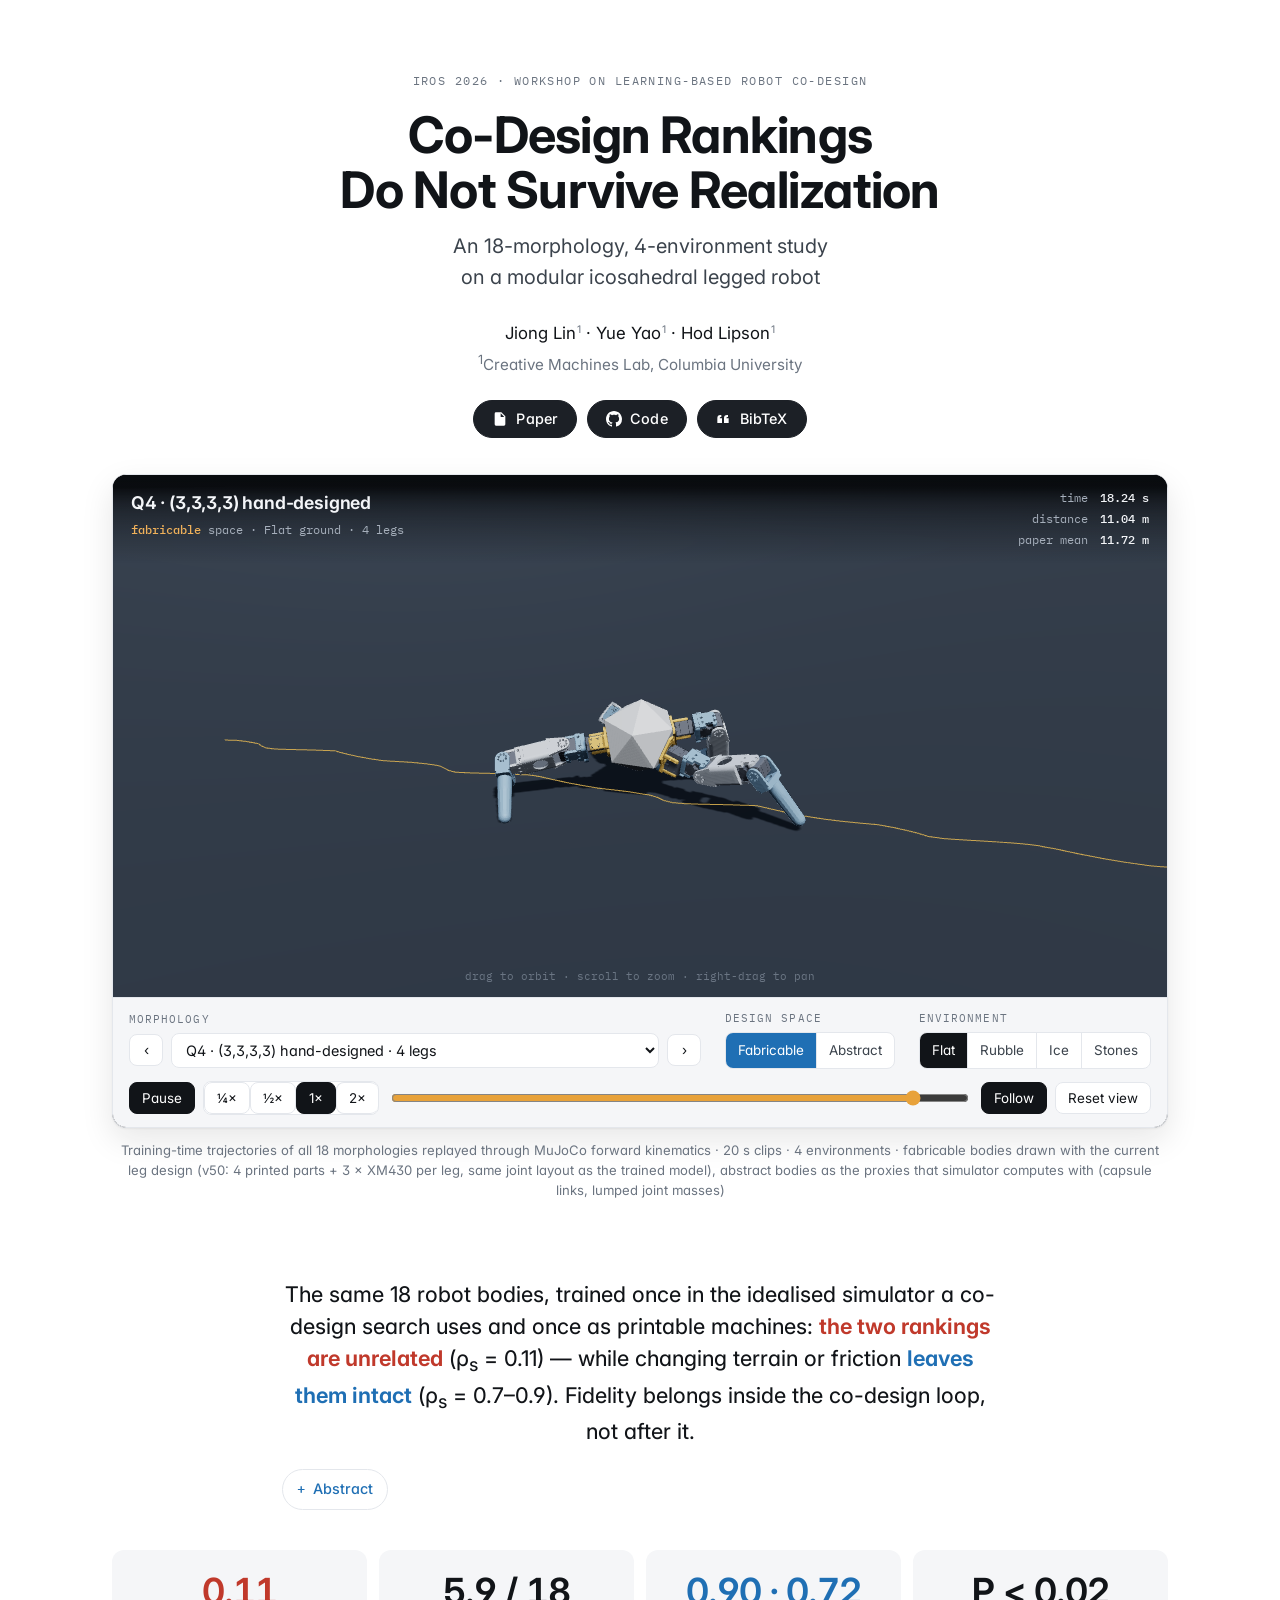
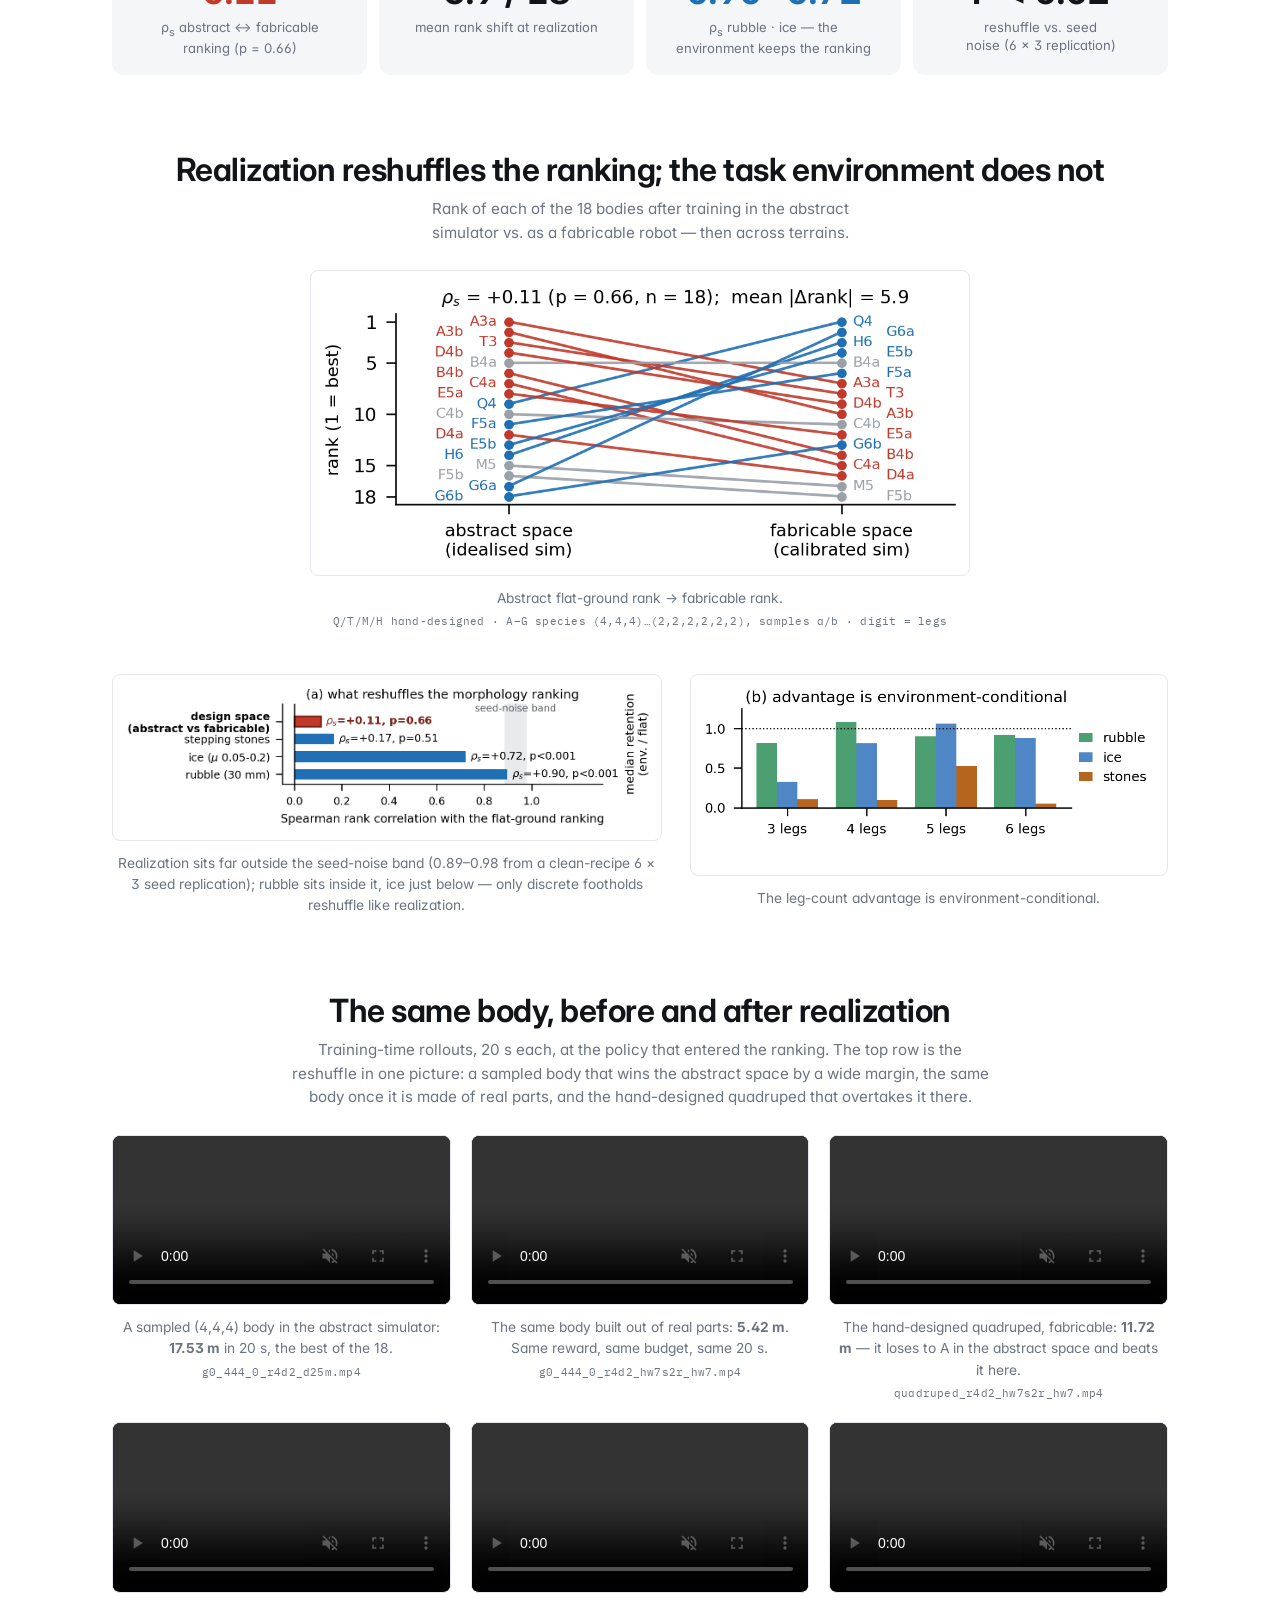
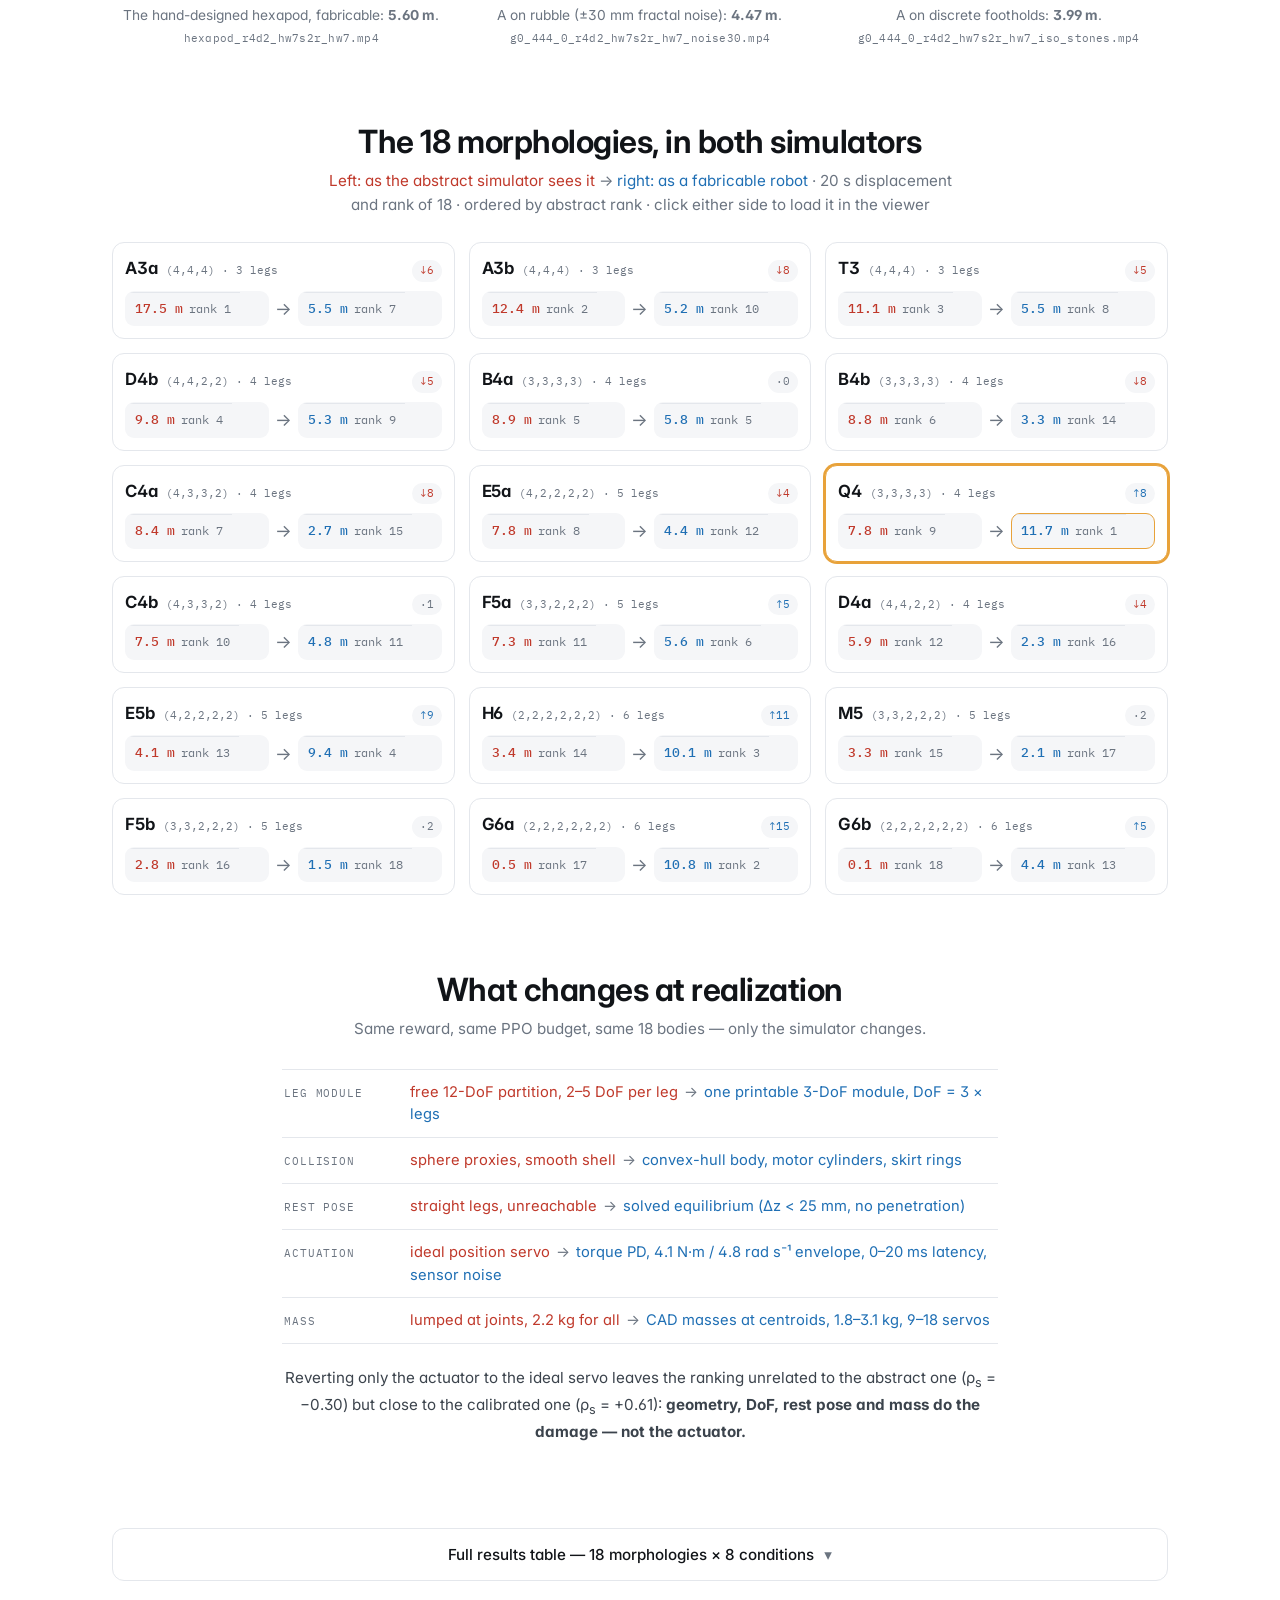
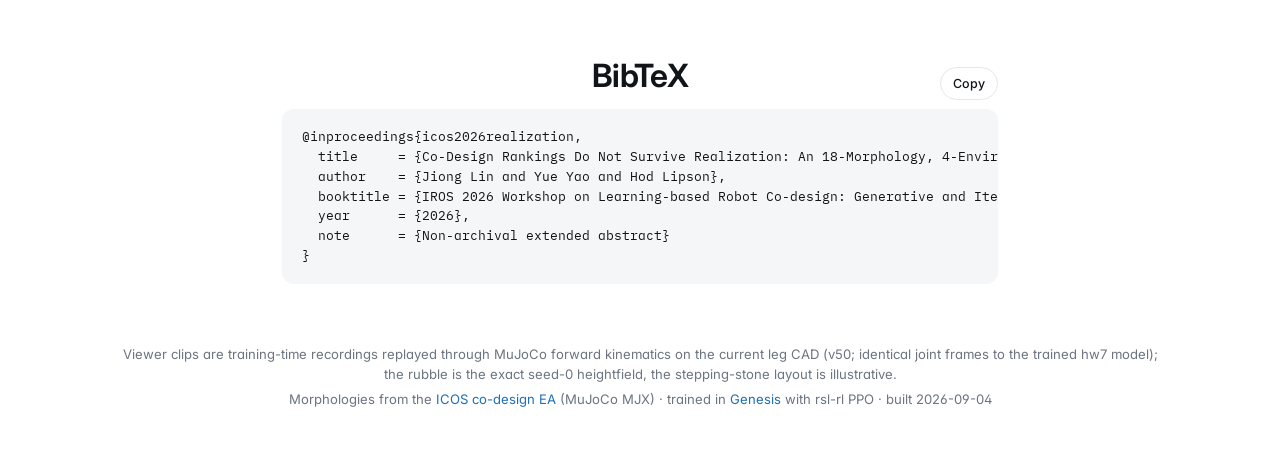
==== commit 3376425c: "project page: author list (Jiong Lin, Yue Yao, Hod Lipson) replaces the placeholders Names in the he" ====
--- a/index.html
+++ b/index.html
@@ -19,7 +19,7 @@
     <div class="eyebrow">IROS 2026 · Workshop on Learning-based Robot Co-design</div>
     <h1>Co-Design Rankings<br>Do Not Survive Realization</h1>
     <p class="subtitle">An 18-morphology, 4-environment study on a modular icosahedral legged robot</p>
-    <p class="authors"><a href="#">Author One<sup>1</sup></a> · <a href="#">Author Two<sup>1</sup></a> · <a href="#">Author Three<sup>1</sup></a></p>
+    <p class="authors"><a href="#">Jiong Lin<sup>1</sup></a> · <a href="#">Yue Yao<sup>1</sup></a> · <a href="#">Hod Lipson<sup>1</sup></a></p>
     <p class="affil"><sup>1</sup>Creative Machines Lab, Columbia University</p>
     <div class="actions">
       <a class="btn" href="paper.pdf"><svg viewBox="0 0 24 24" aria-hidden="true"><path d="M6 2h8l6 6v12a2 2 0 0 1-2 2H6a2 2 0 0 1-2-2V4a2 2 0 0 1 2-2zm7 1.5V9h5.5L13 3.5zM8 13h8v1.5H8V13zm0 3.5h8V18H8v-1.5z"/></svg>Paper</a>
@@ -567,7 +567,7 @@
       <button type="button" class="copy" id="copy-bib">Copy</button>
       <pre class="bib mono" id="bib">@inproceedings{icos2026realization,
   title     = {Co-Design Rankings Do Not Survive Realization: An 18-Morphology, 4-Environment Study},
-  author    = {Author One and Author Two and Author Three},
+  author    = {Jiong Lin and Yue Yao and Hod Lipson},
   booktitle = {IROS 2026 Workshop on Learning-based Robot Co-design: Generative and Iterative Approaches},
   year      = {2026},
   note      = {Non-archival extended abstract}
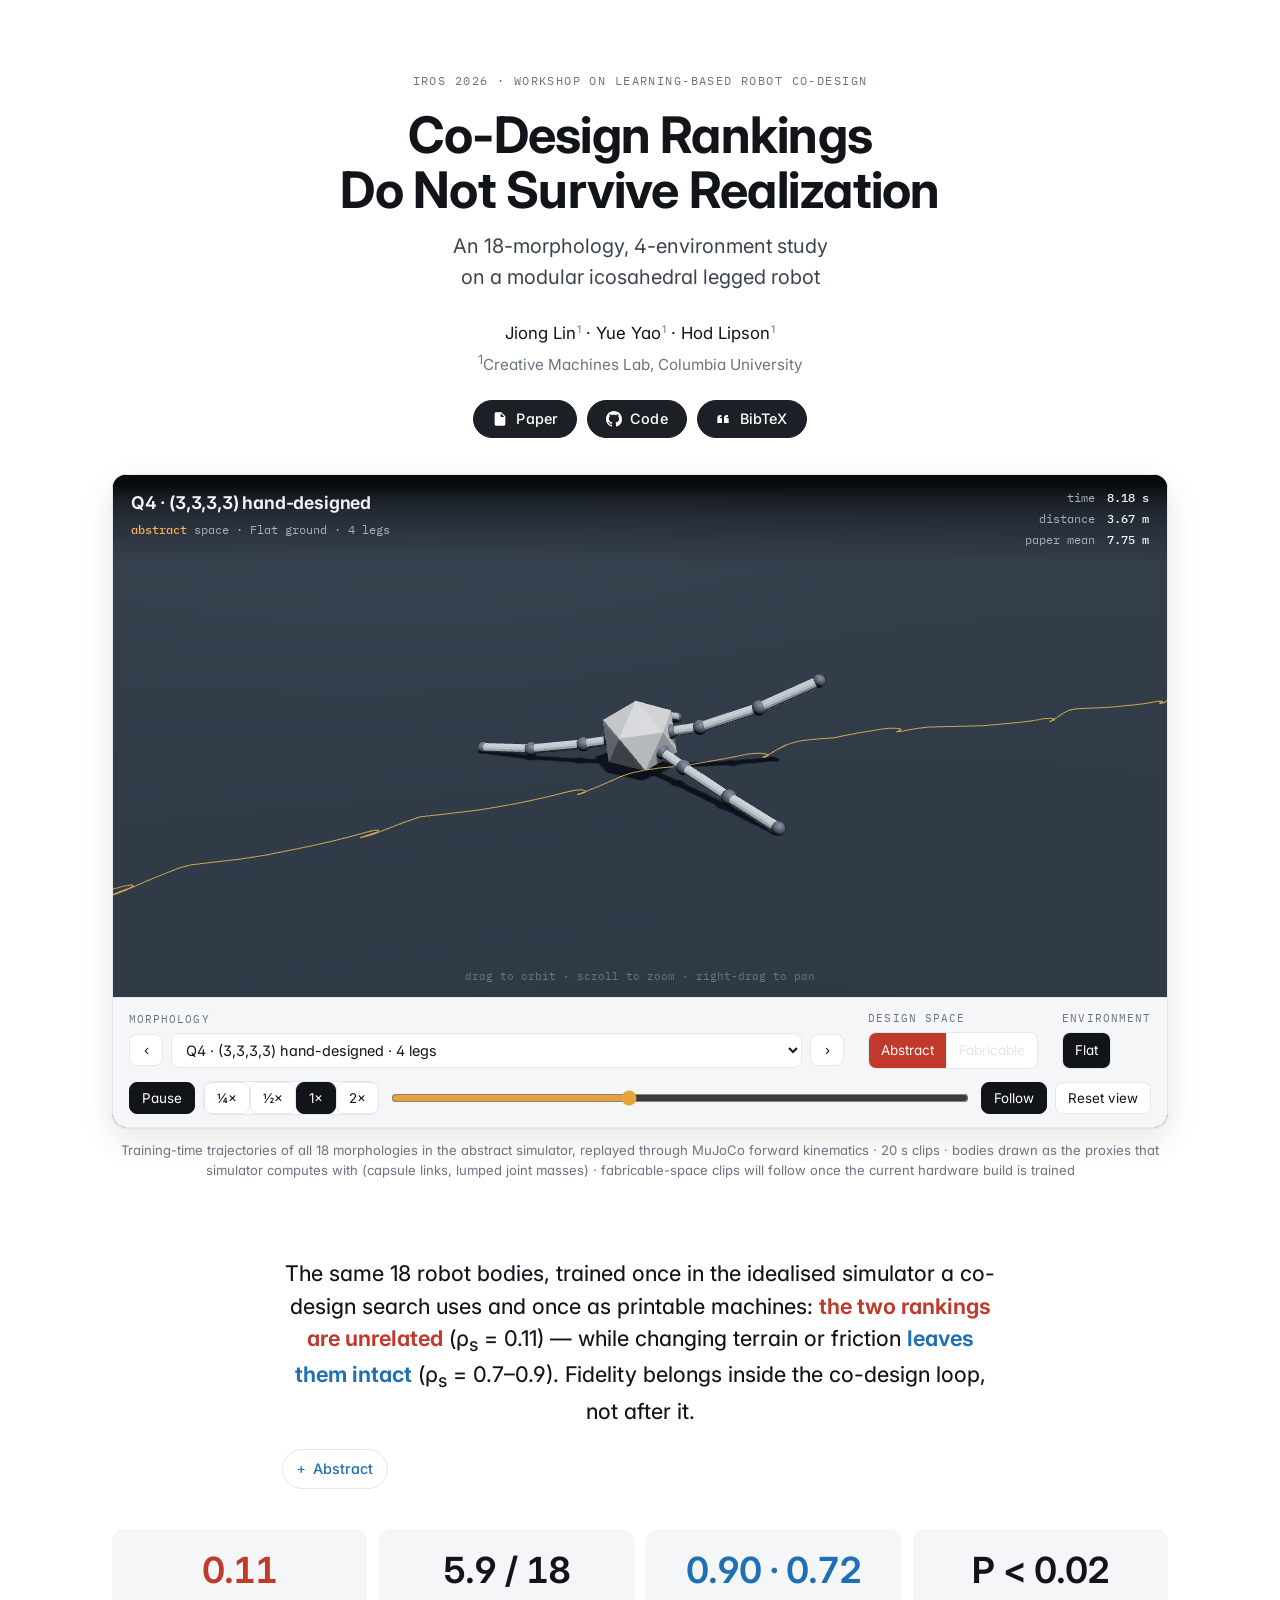
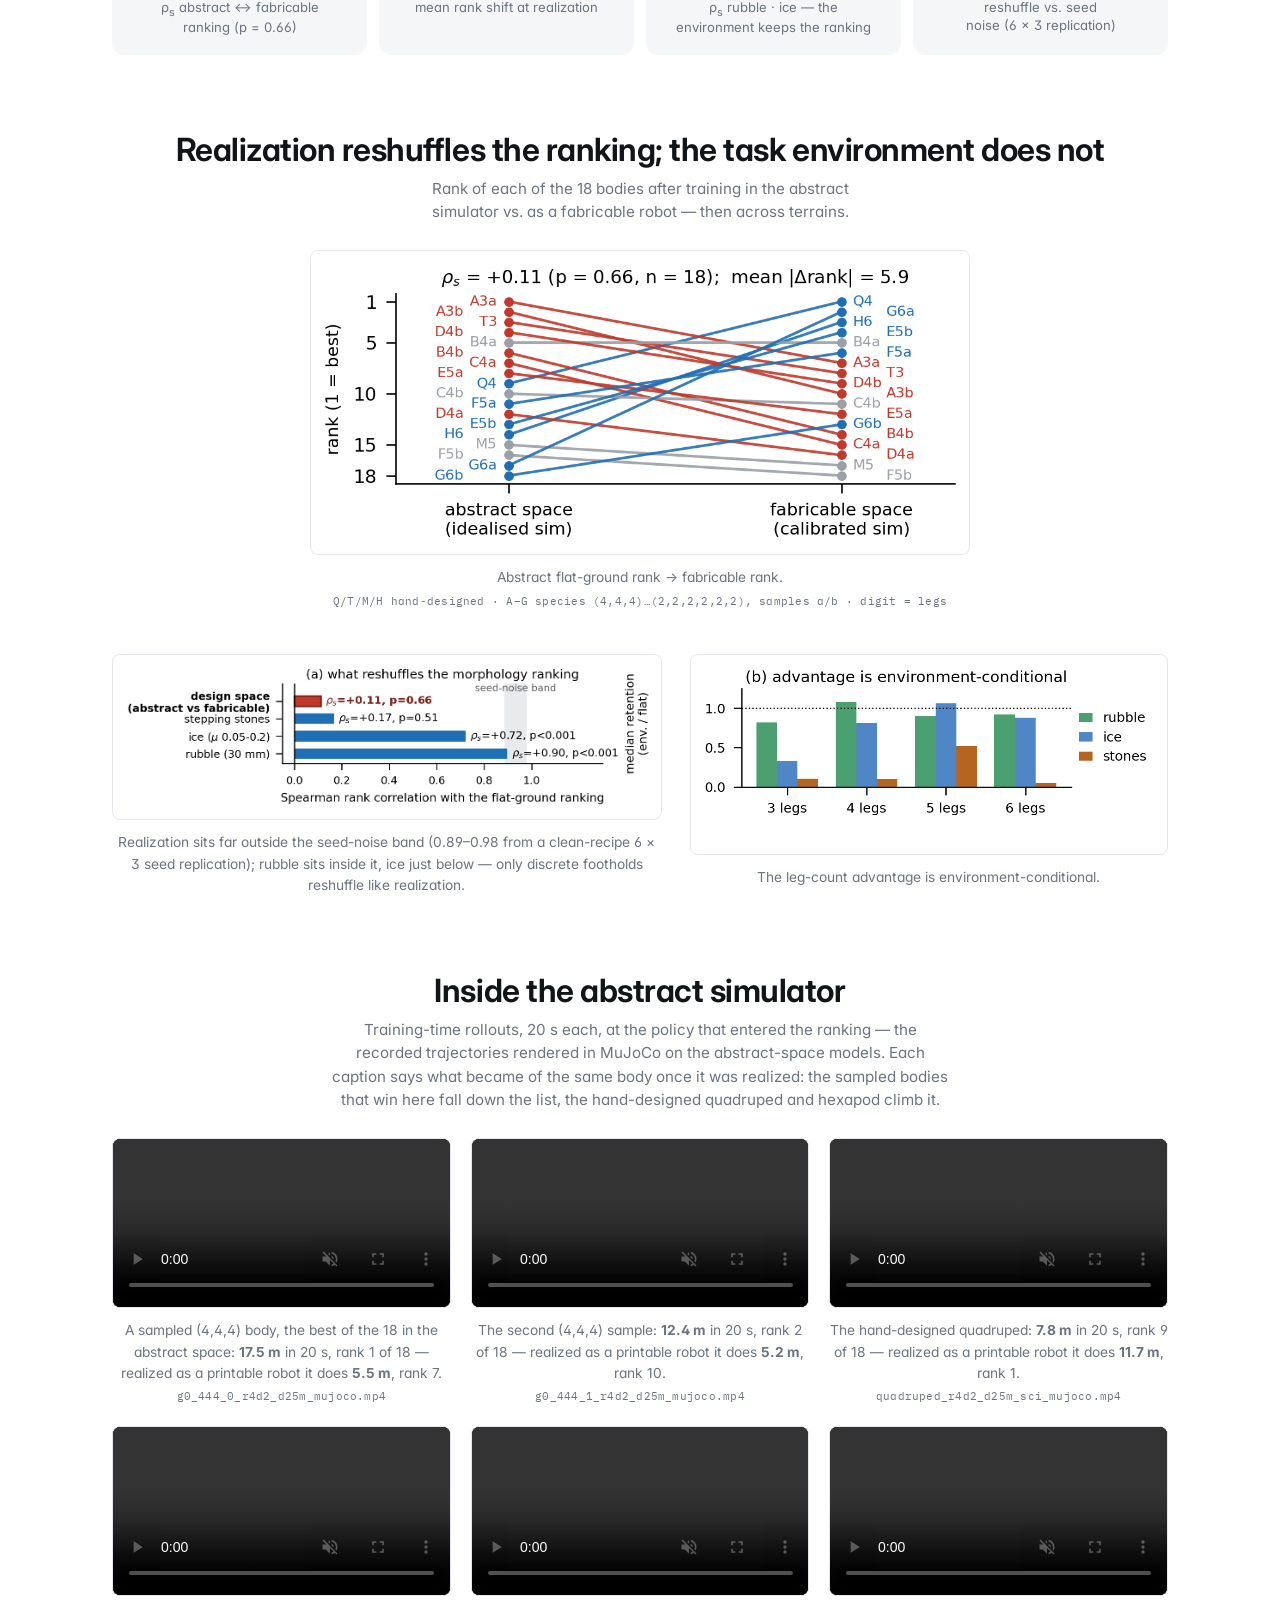
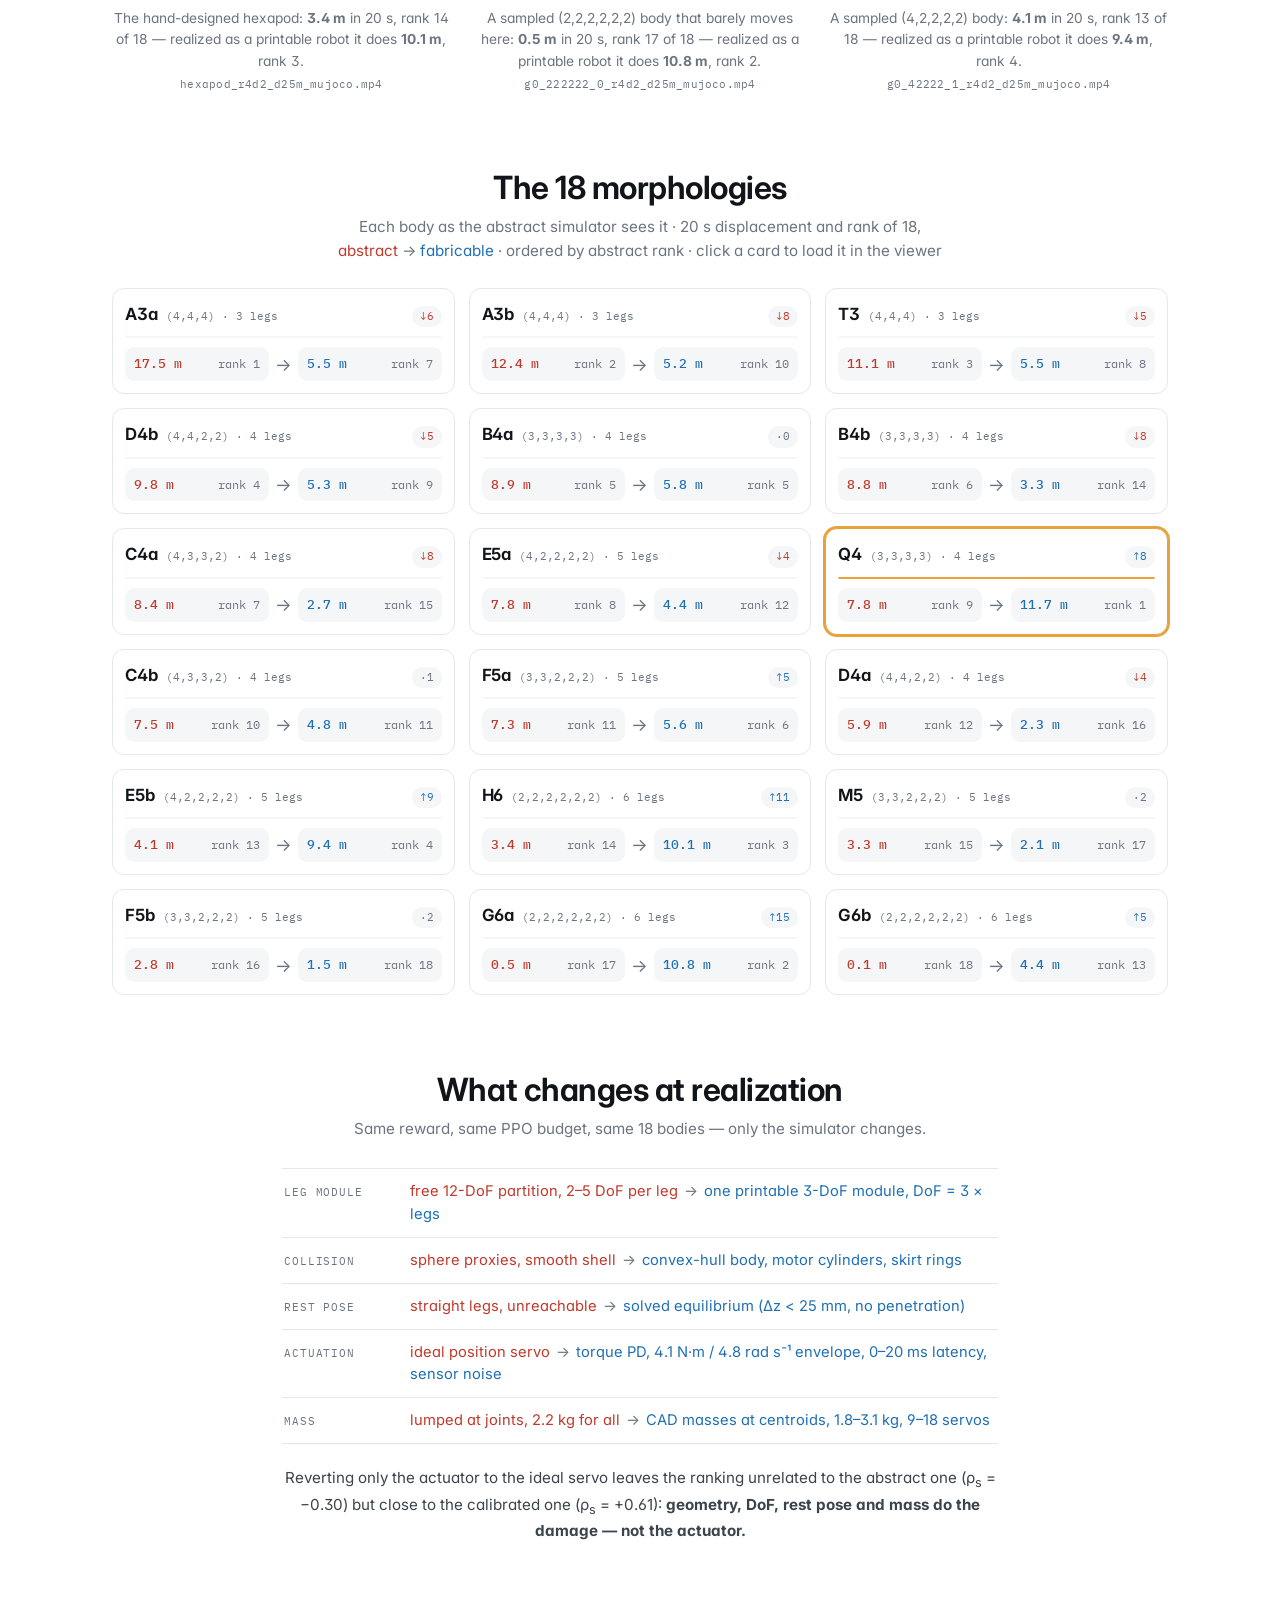
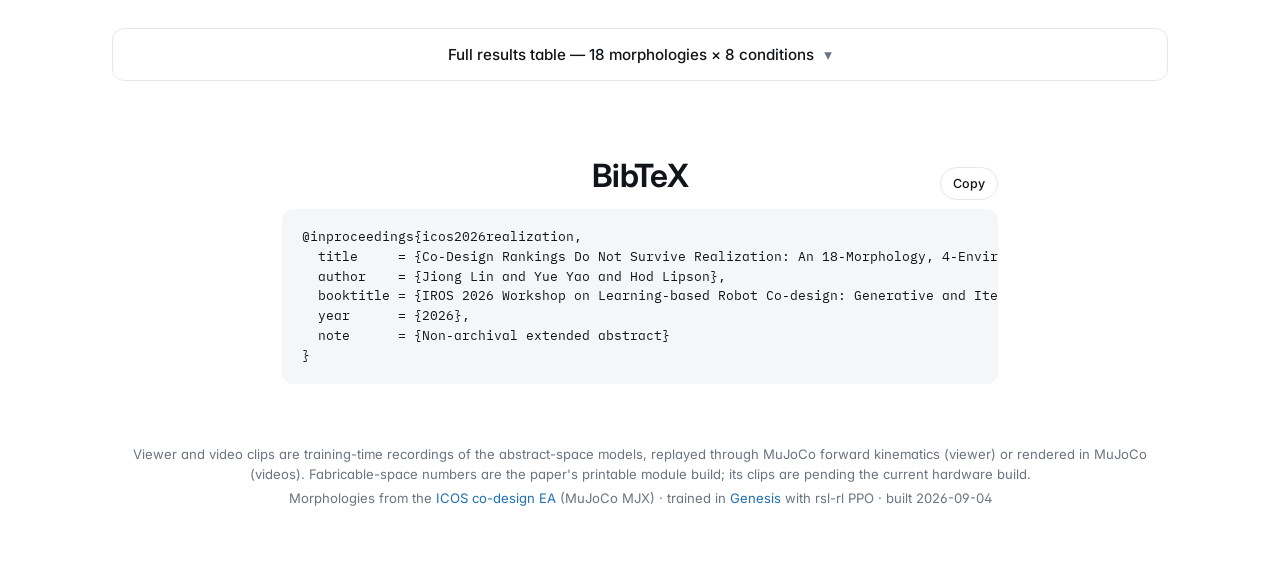
==== commit 532ca649: "narrow the page to the abstract space; MuJoCo-rendered clips replace the ffmpeg ones models/index.js" ====
--- a/index.html
+++ b/index.html
@@ -50,17 +50,14 @@
         <div class="group">
           <span class="small">Design space</span>
           <div class="seg" role="group" aria-label="Design space">
-            <button type="button" class="space-fab" data-space="fabricable" aria-pressed="true">Fabricable</button>
-            <button type="button" class="space-abs" data-space="abstract" aria-pressed="false">Abstract</button>
+            <button type="button" class="space-abs" data-space="abstract" aria-pressed="true">Abstract</button>
+            <button type="button" class="space-fab" data-space="fabricable" aria-pressed="false" disabled title="Pending — the current hardware build is still being trained">Fabricable</button>
           </div>
         </div>
         <div class="group">
           <span class="small">Environment</span>
-          <div class="seg" role="group" aria-label="Environment">
+          <div class="seg" role="group" aria-label="Environment" style="width: max-content" title="The abstract line was trained on flat ground only">
             <button type="button" data-env="flat" aria-pressed="true">Flat</button>
-            <button type="button" data-env="rubble" aria-pressed="false">Rubble</button>
-            <button type="button" data-env="ice" aria-pressed="false">Ice</button>
-            <button type="button" data-env="stones" aria-pressed="false">Stones</button>
           </div>
         </div>
         <div class="wide">
@@ -82,7 +79,7 @@
         <div class="note" id="viewer-note" style="grid-column: 1 / -1"></div>
       </div>
     </div>
-    <p class="viewer-caption">Training-time trajectories of all 18 morphologies replayed through MuJoCo forward kinematics · 20 s clips · 4 environments · fabricable bodies drawn with the current leg design (v50: 4 printed parts + 3 × XM430 per leg, same joint layout as the trained model), abstract bodies as the proxies that simulator computes with (capsule links, lumped joint masses)</p>
+    <p class="viewer-caption">Training-time trajectories of all 18 morphologies in the abstract simulator, replayed through MuJoCo forward kinematics · 20 s clips · bodies drawn as the proxies that simulator computes with (capsule links, lumped joint masses) · fabricable-space clips will follow once the current hardware build is trained</p>
   </div>
 </header>
 
@@ -131,44 +128,44 @@
 
 <section id="videos">
   <div class="wrap">
-    <h2>The same body, before and after realization</h2>
-    <p class="sub">Training-time rollouts, 20 s each, at the policy that entered the ranking. The top row is the reshuffle in one picture: a sampled body that wins the abstract space by a wide margin, the same body once it is made of real parts, and the hand-designed quadruped that overtakes it there.</p>
+    <h2>Inside the abstract simulator</h2>
+    <p class="sub">Training-time rollouts, 20 s each, at the policy that entered the ranking — the recorded trajectories rendered in MuJoCo on the abstract-space models. Each caption says what became of the same body once it was realized: the sampled bodies that win here fall down the list, the hand-designed quadruped and hexapod climb it.</p>
     <div class="figs three">
       <figure class="card-fig">
-        <video controls muted loop playsinline preload="metadata" aria-label="A · abstract">
-          <source src="media/g0_444_0_r4d2_d25m.mp4" type="video/mp4">
+        <video controls muted loop playsinline preload="metadata" aria-label="A3a · abstract">
+          <source src="media/g0_444_0_r4d2_d25m_mujoco.mp4" type="video/mp4">
         </video>
-        <figcaption>A sampled (4,4,4) body in the abstract simulator: <b>17.53 m</b> in 20 s, the best of the 18.<span class="key">g0_444_0_r4d2_d25m.mp4</span></figcaption>
+        <figcaption>A sampled (4,4,4) body, the best of the 18 in the abstract space: <b>17.5 m</b> in 20 s, rank 1 of 18 — realized as a printable robot it does <b>5.5 m</b>, rank 7.<span class="key">g0_444_0_r4d2_d25m_mujoco.mp4</span></figcaption>
       </figure>
       <figure class="card-fig">
-        <video controls muted loop playsinline preload="metadata" aria-label="A · fabricable">
-          <source src="media/g0_444_0_r4d2_hw7s2r_hw7.mp4" type="video/mp4">
+        <video controls muted loop playsinline preload="metadata" aria-label="A3b · abstract">
+          <source src="media/g0_444_1_r4d2_d25m_mujoco.mp4" type="video/mp4">
         </video>
-        <figcaption>The same body built out of real parts: <b>5.42 m</b>. Same reward, same budget, same 20 s.<span class="key">g0_444_0_r4d2_hw7s2r_hw7.mp4</span></figcaption>
+        <figcaption>The second (4,4,4) sample: <b>12.4 m</b> in 20 s, rank 2 of 18 — realized as a printable robot it does <b>5.2 m</b>, rank 10.<span class="key">g0_444_1_r4d2_d25m_mujoco.mp4</span></figcaption>
       </figure>
       <figure class="card-fig">
-        <video controls muted loop playsinline preload="metadata" aria-label="Q4 · fabricable">
-          <source src="media/quadruped_r4d2_hw7s2r_hw7.mp4" type="video/mp4">
+        <video controls muted loop playsinline preload="metadata" aria-label="Q4 · abstract">
+          <source src="media/quadruped_r4d2_d25m_sci_mujoco.mp4" type="video/mp4">
         </video>
-        <figcaption>The hand-designed quadruped, fabricable: <b>11.72 m</b> — it loses to A in the abstract space and beats it here.<span class="key">quadruped_r4d2_hw7s2r_hw7.mp4</span></figcaption>
+        <figcaption>The hand-designed quadruped: <b>7.8 m</b> in 20 s, rank 9 of 18 — realized as a printable robot it does <b>11.7 m</b>, rank 1.<span class="key">quadruped_r4d2_d25m_sci_mujoco.mp4</span></figcaption>
       </figure>
       <figure class="card-fig">
-        <video controls muted loop playsinline preload="metadata" aria-label="H6 · fabricable">
-          <source src="media/hexapod_r4d2_hw7s2r_hw7.mp4" type="video/mp4">
+        <video controls muted loop playsinline preload="metadata" aria-label="H6 · abstract">
+          <source src="media/hexapod_r4d2_d25m_mujoco.mp4" type="video/mp4">
         </video>
-        <figcaption>The hand-designed hexapod, fabricable: <b>5.60 m</b>.<span class="key">hexapod_r4d2_hw7s2r_hw7.mp4</span></figcaption>
+        <figcaption>The hand-designed hexapod: <b>3.4 m</b> in 20 s, rank 14 of 18 — realized as a printable robot it does <b>10.1 m</b>, rank 3.<span class="key">hexapod_r4d2_d25m_mujoco.mp4</span></figcaption>
       </figure>
       <figure class="card-fig">
-        <video controls muted loop playsinline preload="metadata" aria-label="A · rubble">
-          <source src="media/g0_444_0_r4d2_hw7s2r_hw7_noise30.mp4" type="video/mp4">
+        <video controls muted loop playsinline preload="metadata" aria-label="G6a · abstract">
+          <source src="media/g0_222222_0_r4d2_d25m_mujoco.mp4" type="video/mp4">
         </video>
-        <figcaption>A on rubble (±30 mm fractal noise): <b>4.47 m</b>.<span class="key">g0_444_0_r4d2_hw7s2r_hw7_noise30.mp4</span></figcaption>
+        <figcaption>A sampled (2,2,2,2,2,2) body that barely moves here: <b>0.5 m</b> in 20 s, rank 17 of 18 — realized as a printable robot it does <b>10.8 m</b>, rank 2.<span class="key">g0_222222_0_r4d2_d25m_mujoco.mp4</span></figcaption>
       </figure>
       <figure class="card-fig">
-        <video controls muted loop playsinline preload="metadata" aria-label="A · stepping stones">
-          <source src="media/g0_444_0_r4d2_hw7s2r_hw7_iso_stones.mp4" type="video/mp4">
+        <video controls muted loop playsinline preload="metadata" aria-label="E5b · abstract">
+          <source src="media/g0_42222_1_r4d2_d25m_mujoco.mp4" type="video/mp4">
         </video>
-        <figcaption>A on discrete footholds: <b>3.99 m</b>.<span class="key">g0_444_0_r4d2_hw7s2r_hw7_iso_stones.mp4</span></figcaption>
+        <figcaption>A sampled (4,2,2,2,2) body: <b>4.1 m</b> in 20 s, rank 13 of 18 — realized as a printable robot it does <b>9.4 m</b>, rank 4.<span class="key">g0_42222_1_r4d2_d25m_mujoco.mp4</span></figcaption>
       </figure>
     </div>
   </div>
@@ -176,259 +173,205 @@
 
 <section id="morphologies">
   <div class="wrap">
-    <h2>The 18 morphologies, in both simulators</h2>
-    <p class="sub"><span class="brick-t">Left: as the abstract simulator sees it</span> → <span class="steel-t">right: as a fabricable robot</span> · 20 s displacement and rank of 18 · ordered by abstract rank · click either side to load it in the viewer</p>
+    <h2>The 18 morphologies</h2>
+    <p class="sub">Each body as the abstract simulator sees it · 20 s displacement and rank of 18, <span class="brick-t">abstract</span> → <span class="steel-t">fabricable</span> · ordered by abstract rank · click a card to load it in the viewer</p>
     <div class="gallery" id="gallery">
 <div class="card" data-morph="g0_444_0">
   <div class="lbl"><b>A3a</b><span class="sp">(4,4,4) · 3 legs</span><span class="chip down" title="rank 1 in the abstract space → 7 fabricable">↓6</span></div>
-  <div class="pairs">
-    <button class="half abs" type="button" data-morph="g0_444_0" data-space="abstract" title="A3a in the abstract simulator — load in the viewer (rest pose)">
-      <span class="thumb"><img src="figs/thumbs/g0_444_0_abs.webp" alt="A3a as the abstract simulator sees it" width="640" height="480" loading="lazy" decoding="async"></span>
-      <span class="stat"><b>17.5 m</b><span>rank 1</span></span>
-    </button>
-    <span class="arrow" aria-hidden="true">→</span>
-    <button class="half fab" type="button" data-morph="g0_444_0" data-space="fabricable" title="A3a as a fabricable robot — load in the viewer">
-      <span class="thumb"><img src="figs/thumbs/g0_444_0_fab.webp" alt="A3a as a fabricable robot" width="640" height="480" loading="lazy" decoding="async"></span>
-      <span class="stat"><b>5.5 m</b><span>rank 7</span></span>
-    </button>
+  <button class="half abs" type="button" data-morph="g0_444_0" data-space="abstract" title="A3a in the abstract simulator — load in the viewer">
+    <span class="thumb"><img src="figs/thumbs/g0_444_0_abs.webp" alt="A3a as the abstract simulator sees it" width="640" height="480" loading="lazy" decoding="async"></span>
+  </button>
+  <div class="pairs stats">
+    <span class="stat abs" title="abstract simulator, flat ground"><b>17.5 m</b><span>rank 1</span></span>
+    <span class="arrow" aria-hidden="true">→</span>
+    <span class="stat fab" title="fabricable robot, flat ground (the paper's printable module build)"><b>5.5 m</b><span>rank 7</span></span>
   </div>
 </div>
 <div class="card" data-morph="g0_444_1">
   <div class="lbl"><b>A3b</b><span class="sp">(4,4,4) · 3 legs</span><span class="chip down" title="rank 2 in the abstract space → 10 fabricable">↓8</span></div>
-  <div class="pairs">
-    <button class="half abs" type="button" data-morph="g0_444_1" data-space="abstract" title="A3b in the abstract simulator — load in the viewer (rest pose)">
-      <span class="thumb"><img src="figs/thumbs/g0_444_1_abs.webp" alt="A3b as the abstract simulator sees it" width="640" height="480" loading="lazy" decoding="async"></span>
-      <span class="stat"><b>12.4 m</b><span>rank 2</span></span>
-    </button>
-    <span class="arrow" aria-hidden="true">→</span>
-    <button class="half fab" type="button" data-morph="g0_444_1" data-space="fabricable" title="A3b as a fabricable robot — load in the viewer">
-      <span class="thumb"><img src="figs/thumbs/g0_444_1_fab.webp" alt="A3b as a fabricable robot" width="640" height="480" loading="lazy" decoding="async"></span>
-      <span class="stat"><b>5.2 m</b><span>rank 10</span></span>
-    </button>
+  <button class="half abs" type="button" data-morph="g0_444_1" data-space="abstract" title="A3b in the abstract simulator — load in the viewer">
+    <span class="thumb"><img src="figs/thumbs/g0_444_1_abs.webp" alt="A3b as the abstract simulator sees it" width="640" height="480" loading="lazy" decoding="async"></span>
+  </button>
+  <div class="pairs stats">
+    <span class="stat abs" title="abstract simulator, flat ground"><b>12.4 m</b><span>rank 2</span></span>
+    <span class="arrow" aria-hidden="true">→</span>
+    <span class="stat fab" title="fabricable robot, flat ground (the paper's printable module build)"><b>5.2 m</b><span>rank 10</span></span>
   </div>
 </div>
 <div class="card" data-morph="tripod">
   <div class="lbl"><b>T3</b><span class="sp">(4,4,4) · 3 legs</span><span class="chip down" title="rank 3 in the abstract space → 8 fabricable">↓5</span></div>
-  <div class="pairs">
-    <button class="half abs" type="button" data-morph="tripod" data-space="abstract" title="T3 in the abstract simulator — load in the viewer (rest pose)">
-      <span class="thumb"><img src="figs/thumbs/tripod_abs.webp" alt="T3 as the abstract simulator sees it" width="640" height="480" loading="lazy" decoding="async"></span>
-      <span class="stat"><b>11.1 m</b><span>rank 3</span></span>
-    </button>
-    <span class="arrow" aria-hidden="true">→</span>
-    <button class="half fab" type="button" data-morph="tripod" data-space="fabricable" title="T3 as a fabricable robot — load in the viewer">
-      <span class="thumb"><img src="figs/thumbs/tripod_fab.webp" alt="T3 as a fabricable robot" width="640" height="480" loading="lazy" decoding="async"></span>
-      <span class="stat"><b>5.5 m</b><span>rank 8</span></span>
-    </button>
+  <button class="half abs" type="button" data-morph="tripod" data-space="abstract" title="T3 in the abstract simulator — load in the viewer">
+    <span class="thumb"><img src="figs/thumbs/tripod_abs.webp" alt="T3 as the abstract simulator sees it" width="640" height="480" loading="lazy" decoding="async"></span>
+  </button>
+  <div class="pairs stats">
+    <span class="stat abs" title="abstract simulator, flat ground"><b>11.1 m</b><span>rank 3</span></span>
+    <span class="arrow" aria-hidden="true">→</span>
+    <span class="stat fab" title="fabricable robot, flat ground (the paper's printable module build)"><b>5.5 m</b><span>rank 8</span></span>
   </div>
 </div>
 <div class="card" data-morph="g0_4422_1">
   <div class="lbl"><b>D4b</b><span class="sp">(4,4,2,2) · 4 legs</span><span class="chip down" title="rank 4 in the abstract space → 9 fabricable">↓5</span></div>
-  <div class="pairs">
-    <button class="half abs" type="button" data-morph="g0_4422_1" data-space="abstract" title="D4b in the abstract simulator — load in the viewer (rest pose)">
-      <span class="thumb"><img src="figs/thumbs/g0_4422_1_abs.webp" alt="D4b as the abstract simulator sees it" width="640" height="480" loading="lazy" decoding="async"></span>
-      <span class="stat"><b>9.8 m</b><span>rank 4</span></span>
-    </button>
-    <span class="arrow" aria-hidden="true">→</span>
-    <button class="half fab" type="button" data-morph="g0_4422_1" data-space="fabricable" title="D4b as a fabricable robot — load in the viewer">
-      <span class="thumb"><img src="figs/thumbs/g0_4422_1_fab.webp" alt="D4b as a fabricable robot" width="640" height="480" loading="lazy" decoding="async"></span>
-      <span class="stat"><b>5.3 m</b><span>rank 9</span></span>
-    </button>
+  <button class="half abs" type="button" data-morph="g0_4422_1" data-space="abstract" title="D4b in the abstract simulator — load in the viewer">
+    <span class="thumb"><img src="figs/thumbs/g0_4422_1_abs.webp" alt="D4b as the abstract simulator sees it" width="640" height="480" loading="lazy" decoding="async"></span>
+  </button>
+  <div class="pairs stats">
+    <span class="stat abs" title="abstract simulator, flat ground"><b>9.8 m</b><span>rank 4</span></span>
+    <span class="arrow" aria-hidden="true">→</span>
+    <span class="stat fab" title="fabricable robot, flat ground (the paper's printable module build)"><b>5.3 m</b><span>rank 9</span></span>
   </div>
 </div>
 <div class="card" data-morph="g0_3333_0">
   <div class="lbl"><b>B4a</b><span class="sp">(3,3,3,3) · 4 legs</span><span class="chip" title="rank 5 in the abstract space → 5 fabricable">·0</span></div>
-  <div class="pairs">
-    <button class="half abs" type="button" data-morph="g0_3333_0" data-space="abstract" title="B4a in the abstract simulator — load in the viewer (rest pose)">
-      <span class="thumb"><img src="figs/thumbs/g0_3333_0_abs.webp" alt="B4a as the abstract simulator sees it" width="640" height="480" loading="lazy" decoding="async"></span>
-      <span class="stat"><b>8.9 m</b><span>rank 5</span></span>
-    </button>
-    <span class="arrow" aria-hidden="true">→</span>
-    <button class="half fab" type="button" data-morph="g0_3333_0" data-space="fabricable" title="B4a as a fabricable robot — load in the viewer">
-      <span class="thumb"><img src="figs/thumbs/g0_3333_0_fab.webp" alt="B4a as a fabricable robot" width="640" height="480" loading="lazy" decoding="async"></span>
-      <span class="stat"><b>5.8 m</b><span>rank 5</span></span>
-    </button>
+  <button class="half abs" type="button" data-morph="g0_3333_0" data-space="abstract" title="B4a in the abstract simulator — load in the viewer">
+    <span class="thumb"><img src="figs/thumbs/g0_3333_0_abs.webp" alt="B4a as the abstract simulator sees it" width="640" height="480" loading="lazy" decoding="async"></span>
+  </button>
+  <div class="pairs stats">
+    <span class="stat abs" title="abstract simulator, flat ground"><b>8.9 m</b><span>rank 5</span></span>
+    <span class="arrow" aria-hidden="true">→</span>
+    <span class="stat fab" title="fabricable robot, flat ground (the paper's printable module build)"><b>5.8 m</b><span>rank 5</span></span>
   </div>
 </div>
 <div class="card" data-morph="g0_3333_1">
   <div class="lbl"><b>B4b</b><span class="sp">(3,3,3,3) · 4 legs</span><span class="chip down" title="rank 6 in the abstract space → 14 fabricable">↓8</span></div>
-  <div class="pairs">
-    <button class="half abs" type="button" data-morph="g0_3333_1" data-space="abstract" title="B4b in the abstract simulator — load in the viewer (rest pose)">
-      <span class="thumb"><img src="figs/thumbs/g0_3333_1_abs.webp" alt="B4b as the abstract simulator sees it" width="640" height="480" loading="lazy" decoding="async"></span>
-      <span class="stat"><b>8.8 m</b><span>rank 6</span></span>
-    </button>
-    <span class="arrow" aria-hidden="true">→</span>
-    <button class="half fab" type="button" data-morph="g0_3333_1" data-space="fabricable" title="B4b as a fabricable robot — load in the viewer">
-      <span class="thumb"><img src="figs/thumbs/g0_3333_1_fab.webp" alt="B4b as a fabricable robot" width="640" height="480" loading="lazy" decoding="async"></span>
-      <span class="stat"><b>3.3 m</b><span>rank 14</span></span>
-    </button>
+  <button class="half abs" type="button" data-morph="g0_3333_1" data-space="abstract" title="B4b in the abstract simulator — load in the viewer">
+    <span class="thumb"><img src="figs/thumbs/g0_3333_1_abs.webp" alt="B4b as the abstract simulator sees it" width="640" height="480" loading="lazy" decoding="async"></span>
+  </button>
+  <div class="pairs stats">
+    <span class="stat abs" title="abstract simulator, flat ground"><b>8.8 m</b><span>rank 6</span></span>
+    <span class="arrow" aria-hidden="true">→</span>
+    <span class="stat fab" title="fabricable robot, flat ground (the paper's printable module build)"><b>3.3 m</b><span>rank 14</span></span>
   </div>
 </div>
 <div class="card" data-morph="g0_4332_0">
   <div class="lbl"><b>C4a</b><span class="sp">(4,3,3,2) · 4 legs</span><span class="chip down" title="rank 7 in the abstract space → 15 fabricable">↓8</span></div>
-  <div class="pairs">
-    <button class="half abs" type="button" data-morph="g0_4332_0" data-space="abstract" title="C4a in the abstract simulator — load in the viewer (rest pose)">
-      <span class="thumb"><img src="figs/thumbs/g0_4332_0_abs.webp" alt="C4a as the abstract simulator sees it" width="640" height="480" loading="lazy" decoding="async"></span>
-      <span class="stat"><b>8.4 m</b><span>rank 7</span></span>
-    </button>
-    <span class="arrow" aria-hidden="true">→</span>
-    <button class="half fab" type="button" data-morph="g0_4332_0" data-space="fabricable" title="C4a as a fabricable robot — load in the viewer">
-      <span class="thumb"><img src="figs/thumbs/g0_4332_0_fab.webp" alt="C4a as a fabricable robot" width="640" height="480" loading="lazy" decoding="async"></span>
-      <span class="stat"><b>2.7 m</b><span>rank 15</span></span>
-    </button>
+  <button class="half abs" type="button" data-morph="g0_4332_0" data-space="abstract" title="C4a in the abstract simulator — load in the viewer">
+    <span class="thumb"><img src="figs/thumbs/g0_4332_0_abs.webp" alt="C4a as the abstract simulator sees it" width="640" height="480" loading="lazy" decoding="async"></span>
+  </button>
+  <div class="pairs stats">
+    <span class="stat abs" title="abstract simulator, flat ground"><b>8.4 m</b><span>rank 7</span></span>
+    <span class="arrow" aria-hidden="true">→</span>
+    <span class="stat fab" title="fabricable robot, flat ground (the paper's printable module build)"><b>2.7 m</b><span>rank 15</span></span>
   </div>
 </div>
 <div class="card" data-morph="g0_42222_0">
   <div class="lbl"><b>E5a</b><span class="sp">(4,2,2,2,2) · 5 legs</span><span class="chip down" title="rank 8 in the abstract space → 12 fabricable">↓4</span></div>
-  <div class="pairs">
-    <button class="half abs" type="button" data-morph="g0_42222_0" data-space="abstract" title="E5a in the abstract simulator — load in the viewer (rest pose)">
-      <span class="thumb"><img src="figs/thumbs/g0_42222_0_abs.webp" alt="E5a as the abstract simulator sees it" width="640" height="480" loading="lazy" decoding="async"></span>
-      <span class="stat"><b>7.8 m</b><span>rank 8</span></span>
-    </button>
-    <span class="arrow" aria-hidden="true">→</span>
-    <button class="half fab" type="button" data-morph="g0_42222_0" data-space="fabricable" title="E5a as a fabricable robot — load in the viewer">
-      <span class="thumb"><img src="figs/thumbs/g0_42222_0_fab.webp" alt="E5a as a fabricable robot" width="640" height="480" loading="lazy" decoding="async"></span>
-      <span class="stat"><b>4.4 m</b><span>rank 12</span></span>
-    </button>
+  <button class="half abs" type="button" data-morph="g0_42222_0" data-space="abstract" title="E5a in the abstract simulator — load in the viewer">
+    <span class="thumb"><img src="figs/thumbs/g0_42222_0_abs.webp" alt="E5a as the abstract simulator sees it" width="640" height="480" loading="lazy" decoding="async"></span>
+  </button>
+  <div class="pairs stats">
+    <span class="stat abs" title="abstract simulator, flat ground"><b>7.8 m</b><span>rank 8</span></span>
+    <span class="arrow" aria-hidden="true">→</span>
+    <span class="stat fab" title="fabricable robot, flat ground (the paper's printable module build)"><b>4.4 m</b><span>rank 12</span></span>
   </div>
 </div>
 <div class="card" data-morph="quadruped">
   <div class="lbl"><b>Q4</b><span class="sp">(3,3,3,3) · 4 legs</span><span class="chip up" title="rank 9 in the abstract space → 1 fabricable">↑8</span></div>
-  <div class="pairs">
-    <button class="half abs" type="button" data-morph="quadruped" data-space="abstract" title="Q4 in the abstract simulator — load in the viewer (rest pose)">
-      <span class="thumb"><img src="figs/thumbs/quadruped_abs.webp" alt="Q4 as the abstract simulator sees it" width="640" height="480" loading="lazy" decoding="async"></span>
-      <span class="stat"><b>7.8 m</b><span>rank 9</span></span>
-    </button>
-    <span class="arrow" aria-hidden="true">→</span>
-    <button class="half fab" type="button" data-morph="quadruped" data-space="fabricable" title="Q4 as a fabricable robot — load in the viewer">
-      <span class="thumb"><img src="figs/thumbs/quadruped_fab.webp" alt="Q4 as a fabricable robot" width="640" height="480" loading="lazy" decoding="async"></span>
-      <span class="stat"><b>11.7 m</b><span>rank 1</span></span>
-    </button>
+  <button class="half abs" type="button" data-morph="quadruped" data-space="abstract" title="Q4 in the abstract simulator — load in the viewer">
+    <span class="thumb"><img src="figs/thumbs/quadruped_abs.webp" alt="Q4 as the abstract simulator sees it" width="640" height="480" loading="lazy" decoding="async"></span>
+  </button>
+  <div class="pairs stats">
+    <span class="stat abs" title="abstract simulator, flat ground"><b>7.8 m</b><span>rank 9</span></span>
+    <span class="arrow" aria-hidden="true">→</span>
+    <span class="stat fab" title="fabricable robot, flat ground (the paper's printable module build)"><b>11.7 m</b><span>rank 1</span></span>
   </div>
 </div>
 <div class="card" data-morph="g0_4332_1">
   <div class="lbl"><b>C4b</b><span class="sp">(4,3,3,2) · 4 legs</span><span class="chip" title="rank 10 in the abstract space → 11 fabricable">·1</span></div>
-  <div class="pairs">
-    <button class="half abs" type="button" data-morph="g0_4332_1" data-space="abstract" title="C4b in the abstract simulator — load in the viewer (rest pose)">
-      <span class="thumb"><img src="figs/thumbs/g0_4332_1_abs.webp" alt="C4b as the abstract simulator sees it" width="640" height="480" loading="lazy" decoding="async"></span>
-      <span class="stat"><b>7.5 m</b><span>rank 10</span></span>
-    </button>
-    <span class="arrow" aria-hidden="true">→</span>
-    <button class="half fab" type="button" data-morph="g0_4332_1" data-space="fabricable" title="C4b as a fabricable robot — load in the viewer">
-      <span class="thumb"><img src="figs/thumbs/g0_4332_1_fab.webp" alt="C4b as a fabricable robot" width="640" height="480" loading="lazy" decoding="async"></span>
-      <span class="stat"><b>4.8 m</b><span>rank 11</span></span>
-    </button>
+  <button class="half abs" type="button" data-morph="g0_4332_1" data-space="abstract" title="C4b in the abstract simulator — load in the viewer">
+    <span class="thumb"><img src="figs/thumbs/g0_4332_1_abs.webp" alt="C4b as the abstract simulator sees it" width="640" height="480" loading="lazy" decoding="async"></span>
+  </button>
+  <div class="pairs stats">
+    <span class="stat abs" title="abstract simulator, flat ground"><b>7.5 m</b><span>rank 10</span></span>
+    <span class="arrow" aria-hidden="true">→</span>
+    <span class="stat fab" title="fabricable robot, flat ground (the paper's printable module build)"><b>4.8 m</b><span>rank 11</span></span>
   </div>
 </div>
 <div class="card" data-morph="g0_33222_0">
   <div class="lbl"><b>F5a</b><span class="sp">(3,3,2,2,2) · 5 legs</span><span class="chip up" title="rank 11 in the abstract space → 6 fabricable">↑5</span></div>
-  <div class="pairs">
-    <button class="half abs" type="button" data-morph="g0_33222_0" data-space="abstract" title="F5a in the abstract simulator — load in the viewer (rest pose)">
-      <span class="thumb"><img src="figs/thumbs/g0_33222_0_abs.webp" alt="F5a as the abstract simulator sees it" width="640" height="480" loading="lazy" decoding="async"></span>
-      <span class="stat"><b>7.3 m</b><span>rank 11</span></span>
-    </button>
-    <span class="arrow" aria-hidden="true">→</span>
-    <button class="half fab" type="button" data-morph="g0_33222_0" data-space="fabricable" title="F5a as a fabricable robot — load in the viewer">
-      <span class="thumb"><img src="figs/thumbs/g0_33222_0_fab.webp" alt="F5a as a fabricable robot" width="640" height="480" loading="lazy" decoding="async"></span>
-      <span class="stat"><b>5.6 m</b><span>rank 6</span></span>
-    </button>
+  <button class="half abs" type="button" data-morph="g0_33222_0" data-space="abstract" title="F5a in the abstract simulator — load in the viewer">
+    <span class="thumb"><img src="figs/thumbs/g0_33222_0_abs.webp" alt="F5a as the abstract simulator sees it" width="640" height="480" loading="lazy" decoding="async"></span>
+  </button>
+  <div class="pairs stats">
+    <span class="stat abs" title="abstract simulator, flat ground"><b>7.3 m</b><span>rank 11</span></span>
+    <span class="arrow" aria-hidden="true">→</span>
+    <span class="stat fab" title="fabricable robot, flat ground (the paper's printable module build)"><b>5.6 m</b><span>rank 6</span></span>
   </div>
 </div>
 <div class="card" data-morph="g0_4422_0">
   <div class="lbl"><b>D4a</b><span class="sp">(4,4,2,2) · 4 legs</span><span class="chip down" title="rank 12 in the abstract space → 16 fabricable">↓4</span></div>
-  <div class="pairs">
-    <button class="half abs" type="button" data-morph="g0_4422_0" data-space="abstract" title="D4a in the abstract simulator — load in the viewer (rest pose)">
-      <span class="thumb"><img src="figs/thumbs/g0_4422_0_abs.webp" alt="D4a as the abstract simulator sees it" width="640" height="480" loading="lazy" decoding="async"></span>
-      <span class="stat"><b>5.9 m</b><span>rank 12</span></span>
-    </button>
-    <span class="arrow" aria-hidden="true">→</span>
-    <button class="half fab" type="button" data-morph="g0_4422_0" data-space="fabricable" title="D4a as a fabricable robot — load in the viewer">
-      <span class="thumb"><img src="figs/thumbs/g0_4422_0_fab.webp" alt="D4a as a fabricable robot" width="640" height="480" loading="lazy" decoding="async"></span>
-      <span class="stat"><b>2.3 m</b><span>rank 16</span></span>
-    </button>
+  <button class="half abs" type="button" data-morph="g0_4422_0" data-space="abstract" title="D4a in the abstract simulator — load in the viewer">
+    <span class="thumb"><img src="figs/thumbs/g0_4422_0_abs.webp" alt="D4a as the abstract simulator sees it" width="640" height="480" loading="lazy" decoding="async"></span>
+  </button>
+  <div class="pairs stats">
+    <span class="stat abs" title="abstract simulator, flat ground"><b>5.9 m</b><span>rank 12</span></span>
+    <span class="arrow" aria-hidden="true">→</span>
+    <span class="stat fab" title="fabricable robot, flat ground (the paper's printable module build)"><b>2.3 m</b><span>rank 16</span></span>
   </div>
 </div>
 <div class="card" data-morph="g0_42222_1">
   <div class="lbl"><b>E5b</b><span class="sp">(4,2,2,2,2) · 5 legs</span><span class="chip up" title="rank 13 in the abstract space → 4 fabricable">↑9</span></div>
-  <div class="pairs">
-    <button class="half abs" type="button" data-morph="g0_42222_1" data-space="abstract" title="E5b in the abstract simulator — load in the viewer (rest pose)">
-      <span class="thumb"><img src="figs/thumbs/g0_42222_1_abs.webp" alt="E5b as the abstract simulator sees it" width="640" height="480" loading="lazy" decoding="async"></span>
-      <span class="stat"><b>4.1 m</b><span>rank 13</span></span>
-    </button>
-    <span class="arrow" aria-hidden="true">→</span>
-    <button class="half fab" type="button" data-morph="g0_42222_1" data-space="fabricable" title="E5b as a fabricable robot — load in the viewer">
-      <span class="thumb"><img src="figs/thumbs/g0_42222_1_fab.webp" alt="E5b as a fabricable robot" width="640" height="480" loading="lazy" decoding="async"></span>
-      <span class="stat"><b>9.4 m</b><span>rank 4</span></span>
-    </button>
+  <button class="half abs" type="button" data-morph="g0_42222_1" data-space="abstract" title="E5b in the abstract simulator — load in the viewer">
+    <span class="thumb"><img src="figs/thumbs/g0_42222_1_abs.webp" alt="E5b as the abstract simulator sees it" width="640" height="480" loading="lazy" decoding="async"></span>
+  </button>
+  <div class="pairs stats">
+    <span class="stat abs" title="abstract simulator, flat ground"><b>4.1 m</b><span>rank 13</span></span>
+    <span class="arrow" aria-hidden="true">→</span>
+    <span class="stat fab" title="fabricable robot, flat ground (the paper's printable module build)"><b>9.4 m</b><span>rank 4</span></span>
   </div>
 </div>
 <div class="card" data-morph="hexapod">
   <div class="lbl"><b>H6</b><span class="sp">(2,2,2,2,2,2) · 6 legs</span><span class="chip up" title="rank 14 in the abstract space → 3 fabricable">↑11</span></div>
-  <div class="pairs">
-    <button class="half abs" type="button" data-morph="hexapod" data-space="abstract" title="H6 in the abstract simulator — load in the viewer (rest pose)">
-      <span class="thumb"><img src="figs/thumbs/hexapod_abs.webp" alt="H6 as the abstract simulator sees it" width="640" height="480" loading="lazy" decoding="async"></span>
-      <span class="stat"><b>3.4 m</b><span>rank 14</span></span>
-    </button>
-    <span class="arrow" aria-hidden="true">→</span>
-    <button class="half fab" type="button" data-morph="hexapod" data-space="fabricable" title="H6 as a fabricable robot — load in the viewer">
-      <span class="thumb"><img src="figs/thumbs/hexapod_fab.webp" alt="H6 as a fabricable robot" width="640" height="480" loading="lazy" decoding="async"></span>
-      <span class="stat"><b>10.1 m</b><span>rank 3</span></span>
-    </button>
+  <button class="half abs" type="button" data-morph="hexapod" data-space="abstract" title="H6 in the abstract simulator — load in the viewer">
+    <span class="thumb"><img src="figs/thumbs/hexapod_abs.webp" alt="H6 as the abstract simulator sees it" width="640" height="480" loading="lazy" decoding="async"></span>
+  </button>
+  <div class="pairs stats">
+    <span class="stat abs" title="abstract simulator, flat ground"><b>3.4 m</b><span>rank 14</span></span>
+    <span class="arrow" aria-hidden="true">→</span>
+    <span class="stat fab" title="fabricable robot, flat ground (the paper's printable module build)"><b>10.1 m</b><span>rank 3</span></span>
   </div>
 </div>
 <div class="card" data-morph="mixed">
   <div class="lbl"><b>M5</b><span class="sp">(3,3,2,2,2) · 5 legs</span><span class="chip" title="rank 15 in the abstract space → 17 fabricable">·2</span></div>
-  <div class="pairs">
-    <button class="half abs" type="button" data-morph="mixed" data-space="abstract" title="M5 in the abstract simulator — load in the viewer (rest pose)">
-      <span class="thumb"><img src="figs/thumbs/mixed_abs.webp" alt="M5 as the abstract simulator sees it" width="640" height="480" loading="lazy" decoding="async"></span>
-      <span class="stat"><b>3.3 m</b><span>rank 15</span></span>
-    </button>
-    <span class="arrow" aria-hidden="true">→</span>
-    <button class="half fab" type="button" data-morph="mixed" data-space="fabricable" title="M5 as a fabricable robot — load in the viewer">
-      <span class="thumb"><img src="figs/thumbs/mixed_fab.webp" alt="M5 as a fabricable robot" width="640" height="480" loading="lazy" decoding="async"></span>
-      <span class="stat"><b>2.1 m</b><span>rank 17</span></span>
-    </button>
+  <button class="half abs" type="button" data-morph="mixed" data-space="abstract" title="M5 in the abstract simulator — load in the viewer">
+    <span class="thumb"><img src="figs/thumbs/mixed_abs.webp" alt="M5 as the abstract simulator sees it" width="640" height="480" loading="lazy" decoding="async"></span>
+  </button>
+  <div class="pairs stats">
+    <span class="stat abs" title="abstract simulator, flat ground"><b>3.3 m</b><span>rank 15</span></span>
+    <span class="arrow" aria-hidden="true">→</span>
+    <span class="stat fab" title="fabricable robot, flat ground (the paper's printable module build)"><b>2.1 m</b><span>rank 17</span></span>
   </div>
 </div>
 <div class="card" data-morph="g0_33222_1">
   <div class="lbl"><b>F5b</b><span class="sp">(3,3,2,2,2) · 5 legs</span><span class="chip" title="rank 16 in the abstract space → 18 fabricable">·2</span></div>
-  <div class="pairs">
-    <button class="half abs" type="button" data-morph="g0_33222_1" data-space="abstract" title="F5b in the abstract simulator — load in the viewer (rest pose)">
-      <span class="thumb"><img src="figs/thumbs/g0_33222_1_abs.webp" alt="F5b as the abstract simulator sees it" width="640" height="480" loading="lazy" decoding="async"></span>
-      <span class="stat"><b>2.8 m</b><span>rank 16</span></span>
-    </button>
-    <span class="arrow" aria-hidden="true">→</span>
-    <button class="half fab" type="button" data-morph="g0_33222_1" data-space="fabricable" title="F5b as a fabricable robot — load in the viewer">
-      <span class="thumb"><img src="figs/thumbs/g0_33222_1_fab.webp" alt="F5b as a fabricable robot" width="640" height="480" loading="lazy" decoding="async"></span>
-      <span class="stat"><b>1.5 m</b><span>rank 18</span></span>
-    </button>
+  <button class="half abs" type="button" data-morph="g0_33222_1" data-space="abstract" title="F5b in the abstract simulator — load in the viewer">
+    <span class="thumb"><img src="figs/thumbs/g0_33222_1_abs.webp" alt="F5b as the abstract simulator sees it" width="640" height="480" loading="lazy" decoding="async"></span>
+  </button>
+  <div class="pairs stats">
+    <span class="stat abs" title="abstract simulator, flat ground"><b>2.8 m</b><span>rank 16</span></span>
+    <span class="arrow" aria-hidden="true">→</span>
+    <span class="stat fab" title="fabricable robot, flat ground (the paper's printable module build)"><b>1.5 m</b><span>rank 18</span></span>
   </div>
 </div>
 <div class="card" data-morph="g0_222222_0">
   <div class="lbl"><b>G6a</b><span class="sp">(2,2,2,2,2,2) · 6 legs</span><span class="chip up" title="rank 17 in the abstract space → 2 fabricable">↑15</span></div>
-  <div class="pairs">
-    <button class="half abs" type="button" data-morph="g0_222222_0" data-space="abstract" title="G6a in the abstract simulator — load in the viewer (rest pose)">
-      <span class="thumb"><img src="figs/thumbs/g0_222222_0_abs.webp" alt="G6a as the abstract simulator sees it" width="640" height="480" loading="lazy" decoding="async"></span>
-      <span class="stat"><b>0.5 m</b><span>rank 17</span></span>
-    </button>
-    <span class="arrow" aria-hidden="true">→</span>
-    <button class="half fab" type="button" data-morph="g0_222222_0" data-space="fabricable" title="G6a as a fabricable robot — load in the viewer">
-      <span class="thumb"><img src="figs/thumbs/g0_222222_0_fab.webp" alt="G6a as a fabricable robot" width="640" height="480" loading="lazy" decoding="async"></span>
-      <span class="stat"><b>10.8 m</b><span>rank 2</span></span>
-    </button>
+  <button class="half abs" type="button" data-morph="g0_222222_0" data-space="abstract" title="G6a in the abstract simulator — load in the viewer">
+    <span class="thumb"><img src="figs/thumbs/g0_222222_0_abs.webp" alt="G6a as the abstract simulator sees it" width="640" height="480" loading="lazy" decoding="async"></span>
+  </button>
+  <div class="pairs stats">
+    <span class="stat abs" title="abstract simulator, flat ground"><b>0.5 m</b><span>rank 17</span></span>
+    <span class="arrow" aria-hidden="true">→</span>
+    <span class="stat fab" title="fabricable robot, flat ground (the paper's printable module build)"><b>10.8 m</b><span>rank 2</span></span>
   </div>
 </div>
 <div class="card" data-morph="g0_222222_1">
   <div class="lbl"><b>G6b</b><span class="sp">(2,2,2,2,2,2) · 6 legs</span><span class="chip up" title="rank 18 in the abstract space → 13 fabricable">↑5</span></div>
-  <div class="pairs">
-    <button class="half abs" type="button" data-morph="g0_222222_1" data-space="abstract" title="G6b in the abstract simulator — load in the viewer (rest pose)">
-      <span class="thumb"><img src="figs/thumbs/g0_222222_1_abs.webp" alt="G6b as the abstract simulator sees it" width="640" height="480" loading="lazy" decoding="async"></span>
-      <span class="stat"><b>0.1 m</b><span>rank 18</span></span>
-    </button>
-    <span class="arrow" aria-hidden="true">→</span>
-    <button class="half fab" type="button" data-morph="g0_222222_1" data-space="fabricable" title="G6b as a fabricable robot — load in the viewer">
-      <span class="thumb"><img src="figs/thumbs/g0_222222_1_fab.webp" alt="G6b as a fabricable robot" width="640" height="480" loading="lazy" decoding="async"></span>
-      <span class="stat"><b>4.4 m</b><span>rank 13</span></span>
-    </button>
+  <button class="half abs" type="button" data-morph="g0_222222_1" data-space="abstract" title="G6b in the abstract simulator — load in the viewer">
+    <span class="thumb"><img src="figs/thumbs/g0_222222_1_abs.webp" alt="G6b as the abstract simulator sees it" width="640" height="480" loading="lazy" decoding="async"></span>
+  </button>
+  <div class="pairs stats">
+    <span class="stat abs" title="abstract simulator, flat ground"><b>0.1 m</b><span>rank 18</span></span>
+    <span class="arrow" aria-hidden="true">→</span>
+    <span class="stat fab" title="fabricable robot, flat ground (the paper's printable module build)"><b>4.4 m</b><span>rank 13</span></span>
   </div>
 </div>
     </div>
@@ -578,7 +521,7 @@
 
 <footer>
   <div class="wrap">
-    <p>Viewer clips are training-time recordings replayed through MuJoCo forward kinematics on the current leg CAD (v50; identical joint frames to the trained hw7 model); the rubble is the exact seed-0 heightfield, the stepping-stone layout is illustrative.</p>
+    <p>Viewer and video clips are training-time recordings of the abstract-space models, replayed through MuJoCo forward kinematics (viewer) or rendered in MuJoCo (videos). Fabricable-space numbers are the paper's printable module build; its clips are pending the current hardware build.</p>
     <p>Morphologies from the <a href="https://github.com/jl6017/mujoco_playground">ICOS co-design EA</a> (MuJoCo MJX) · trained in <a href="https://github.com/Genesis-Embodied-AI/genesis-world">Genesis</a> with rsl-rl PPO · built 2026-09-04</p>
   </div>
 </footer>
--- a/site.css
+++ b/site.css
@@ -178,6 +178,9 @@
 .card .stat { display: flex; justify-content: space-between; align-items: baseline; gap: 6px; padding: 5px 9px 7px; font-family: "IBM Plex Mono", monospace; font-size: .74rem; color: var(--muted); border-top: 1px solid var(--rule); }
 .card .stat b { font-weight: 500; font-size: .84rem; }
 .card .half.abs .stat b { color: var(--brick); } .card .half.fab .stat b { color: var(--steel); }
+.card .pairs.stats { grid-template-columns: minmax(0, 1fr) auto minmax(0, 1fr); }
+.card .pairs.stats .stat { border-top: 0; background: var(--panel); border-radius: 9px; padding: 6px 9px 7px; cursor: help; }
+.card .pairs.stats .stat.abs b { color: var(--brick); } .card .pairs.stats .stat.fab b { color: var(--steel); }
 @media (max-width: 960px) { .gallery { grid-template-columns: repeat(2, minmax(0, 1fr)); } }
 @media (max-width: 560px) { .gallery { grid-template-columns: 1fr; } }
 
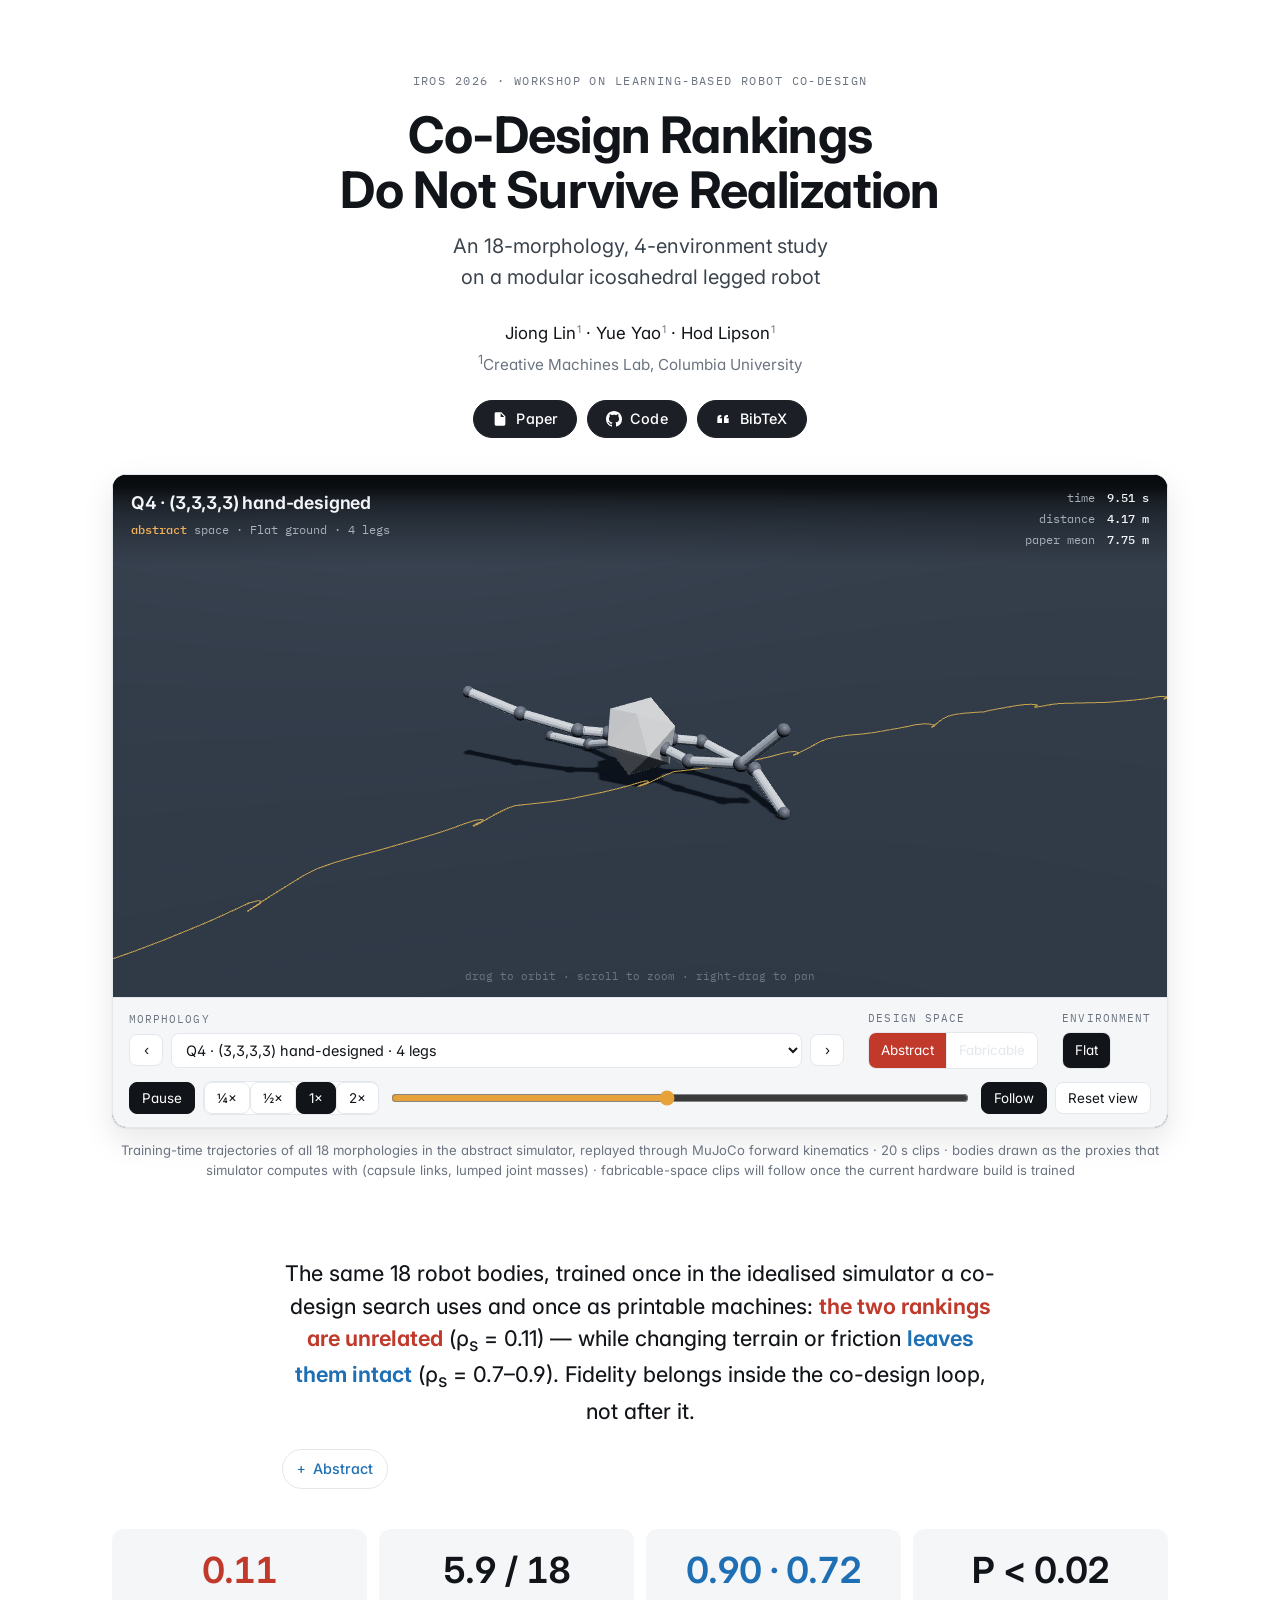
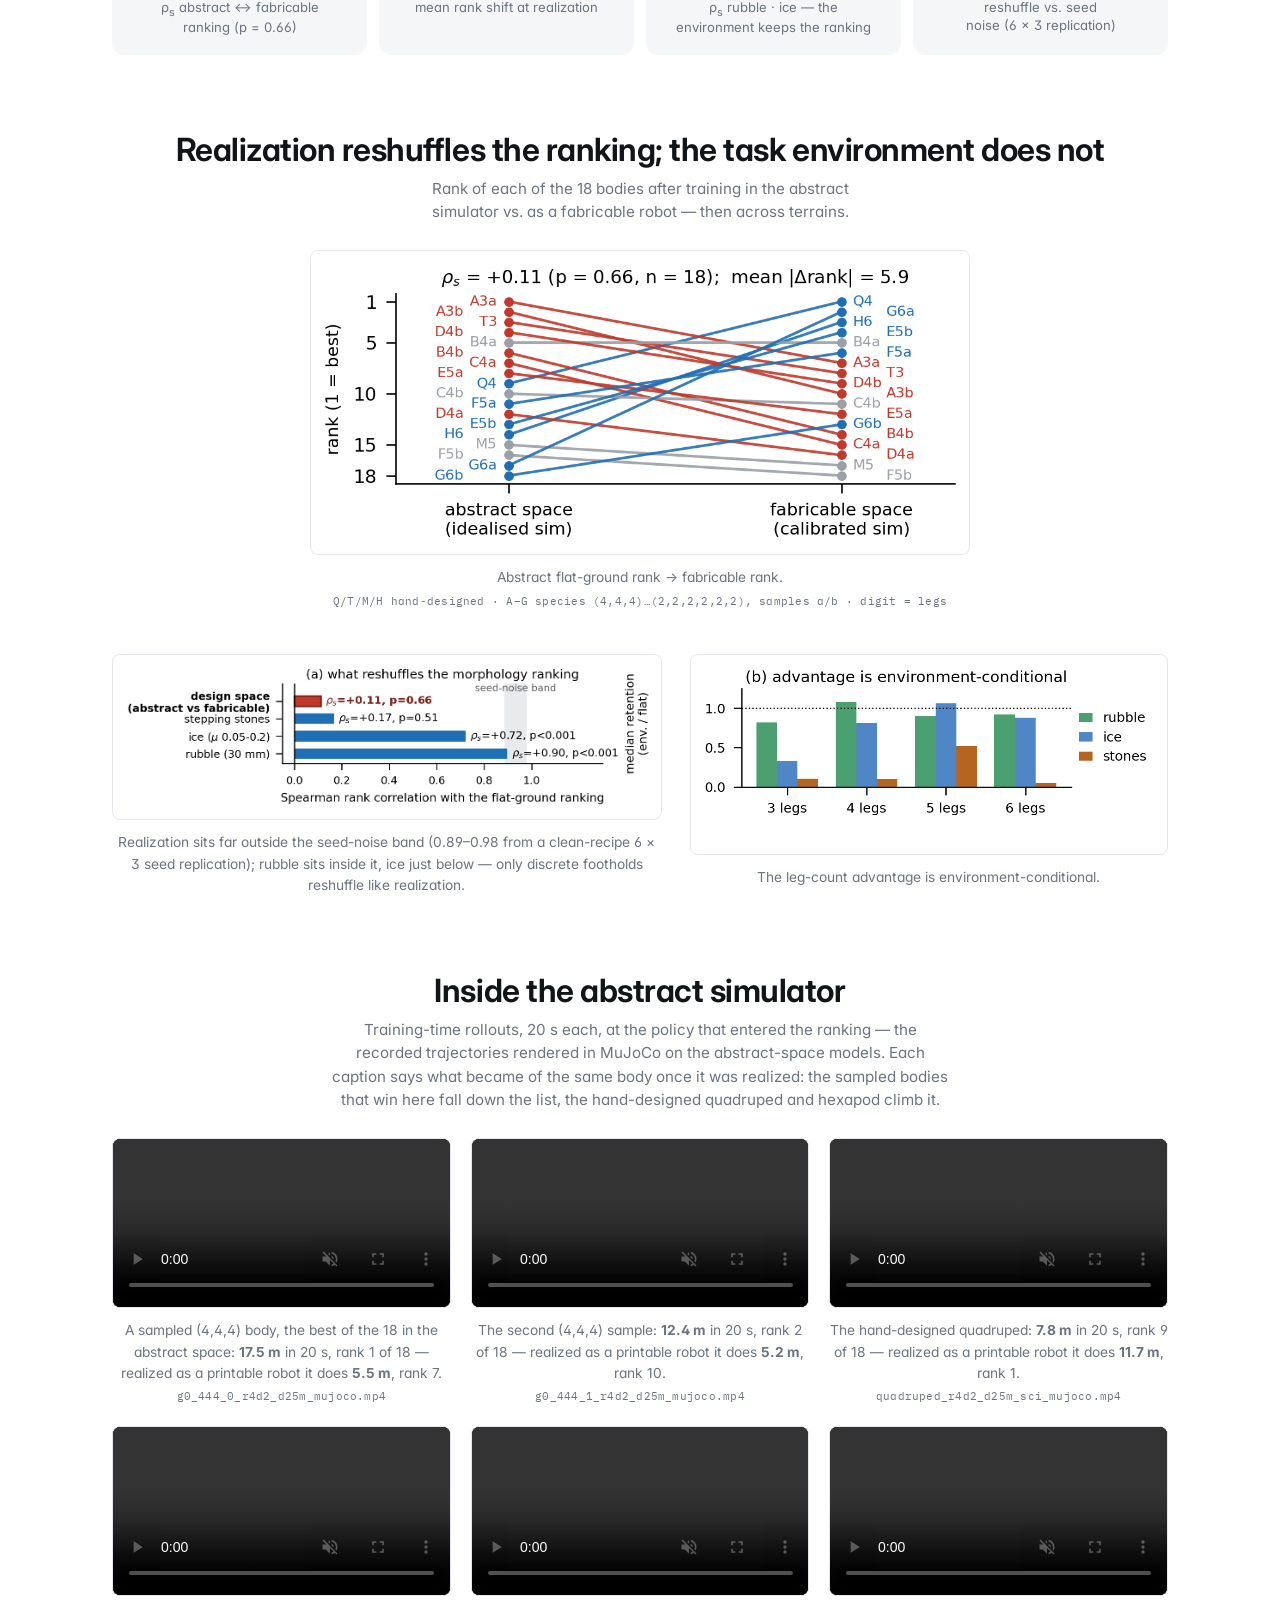
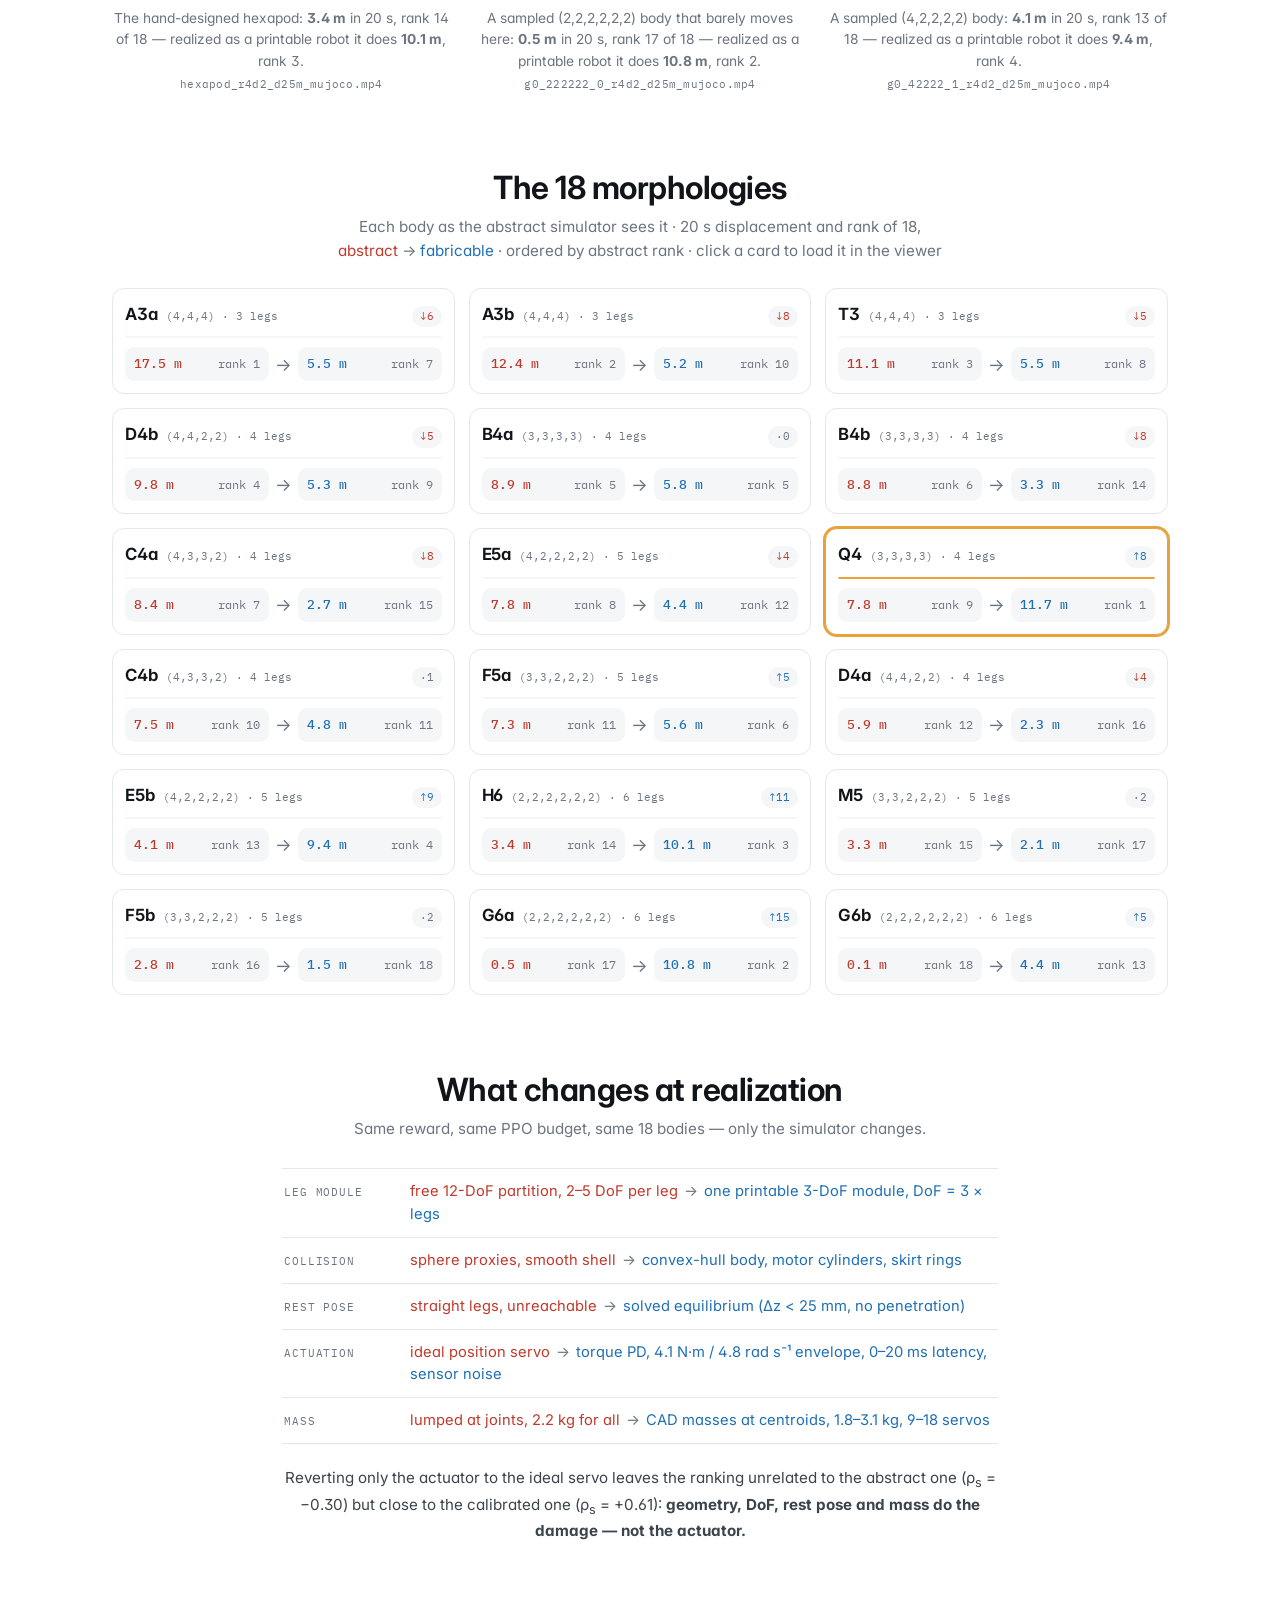
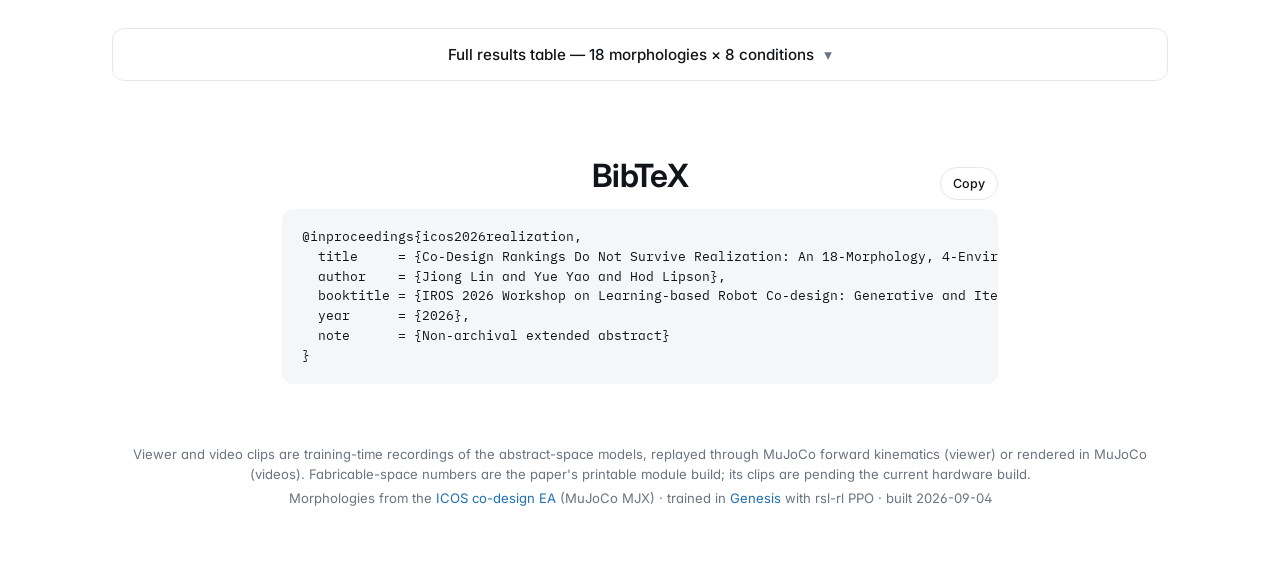
==== commit 764726aa: "stamp every asset URL with a content hash, so a cached viewer.js cannot meet a newer index.json Page" ====
--- a/index.html
+++ b/index.html
@@ -9,7 +9,7 @@
 <meta property="og:description" content="An 18-morphology, 4-environment study on a modular icosahedral legged robot">
 <link rel="preconnect" href="https://fonts.googleapis.com">
 <link rel="stylesheet" href="https://fonts.googleapis.com/css2?family=Inter:wght@400;450;500;600;650;700&family=IBM+Plex+Mono:wght@400;500&display=swap">
-<link rel="stylesheet" href="site.css">
+<link rel="stylesheet" href="site.css?v=2eec492db2">
 <script type="importmap">{"imports":{"three":"./vendor/three.module.js","three/addons/":"./vendor/addons/"}}</script>
 </head>
 <body>
@@ -22,7 +22,7 @@
     <p class="authors"><a href="#">Jiong Lin<sup>1</sup></a> · <a href="#">Yue Yao<sup>1</sup></a> · <a href="#">Hod Lipson<sup>1</sup></a></p>
     <p class="affil"><sup>1</sup>Creative Machines Lab, Columbia University</p>
     <div class="actions">
-      <a class="btn" href="paper.pdf"><svg viewBox="0 0 24 24" aria-hidden="true"><path d="M6 2h8l6 6v12a2 2 0 0 1-2 2H6a2 2 0 0 1-2-2V4a2 2 0 0 1 2-2zm7 1.5V9h5.5L13 3.5zM8 13h8v1.5H8V13zm0 3.5h8V18H8v-1.5z"/></svg>Paper</a>
+      <a class="btn" href="paper.pdf?v=2eec492db2"><svg viewBox="0 0 24 24" aria-hidden="true"><path d="M6 2h8l6 6v12a2 2 0 0 1-2 2H6a2 2 0 0 1-2-2V4a2 2 0 0 1 2-2zm7 1.5V9h5.5L13 3.5zM8 13h8v1.5H8V13zm0 3.5h8V18H8v-1.5z"/></svg>Paper</a>
       <a class="btn" href="https://github.com/jl6017/mujoco_playground/tree/IROS_workshop/icos/hardware_line"><svg viewBox="0 0 16 16" aria-hidden="true"><path d="M8 0C3.58 0 0 3.58 0 8c0 3.54 2.29 6.53 5.47 7.59.4.07.55-.17.55-.38 0-.19-.01-.82-.01-1.49-2.01.37-2.53-.49-2.69-.94-.09-.23-.48-.94-.82-1.13-.28-.15-.68-.52-.01-.53.63-.01 1.08.58 1.23.82.72 1.21 1.87.87 2.33.66.07-.52.28-.87.51-1.07-1.78-.2-3.64-.89-3.64-3.95 0-.87.31-1.59.82-2.15-.08-.2-.36-1.02.08-2.12 0 0 .67-.21 2.2.82.64-.18 1.32-.27 2-.27.68 0 1.36.09 2 .27 1.53-1.04 2.2-.82 2.2-.82.44 1.1.16 1.92.08 2.12.51.56.82 1.27.82 2.15 0 3.07-1.87 3.75-3.65 3.95.29.25.54.73.54 1.48 0 1.07-.01 1.93-.01 2.2 0 .21.15.46.55.38A8.013 8.013 0 0 0 16 8c0-4.42-3.58-8-8-8z"/></svg>Code</a>
       <a class="btn" href="#bibtex"><svg viewBox="0 0 24 24" aria-hidden="true"><path d="M6.5 6A4.5 4.5 0 0 0 2 10.5V18h7v-7H5.5a2 2 0 0 1 2-2H8V6H6.5zm10 0A4.5 4.5 0 0 0 12 10.5V18h7v-7h-3.5a2 2 0 0 1 2-2H18V6h-1.5z"/></svg>BibTeX</a>
     </div>
@@ -109,16 +109,16 @@
     <p class="sub">Rank of each of the 18 bodies after training in the abstract simulator vs. as a fabricable robot — then across terrains.</p>
     <div class="figs">
       <figure class="card-fig" style="max-width:660px;margin:0 auto">
-        <img src="figs/fig_slope.png" alt="Slope graph: rank of 18 morphologies in the abstract space versus the fabricable space; lines cross heavily" width="1005" height="480">
+        <img src="figs/fig_slope.png?v=2eec492db2" alt="Slope graph: rank of 18 morphologies in the abstract space versus the fabricable space; lines cross heavily" width="1005" height="480">
         <figcaption>Abstract flat-ground rank → fabricable rank. <span class="key">Q/T/M/H hand-designed · A–G species (4,4,4)…(2,2,2,2,2,2), samples a/b · digit = legs</span></figcaption>
       </figure>
       <div class="figs two">
         <figure class="card-fig">
-          <img src="figs/fig_rho_a.png" alt="Bar chart of Spearman rank correlations with the fabricable flat ranking: design space 0.11, stepping stones 0.12, ice 0.72, rubble 0.90" width="1237" height="345">
+          <img src="figs/fig_rho_a.png?v=2eec492db2" alt="Bar chart of Spearman rank correlations with the fabricable flat ranking: design space 0.11, stepping stones 0.12, ice 0.72, rubble 0.90" width="1237" height="345">
           <figcaption>Realization sits far outside the seed-noise band (0.89–0.98 from a clean-recipe 6 × 3 seed replication); rubble sits inside it, ice just below — only discrete footholds reshuffle like realization.</figcaption>
         </figure>
         <figure class="card-fig">
-          <img src="figs/fig_rho_b.png" alt="Bar chart of median performance retention per leg count on rubble, ice and stepping stones" width="865" height="345">
+          <img src="figs/fig_rho_b.png?v=2eec492db2" alt="Bar chart of median performance retention per leg count on rubble, ice and stepping stones" width="865" height="345">
           <figcaption>The leg-count advantage is environment-conditional.</figcaption>
         </figure>
       </div>
@@ -133,37 +133,37 @@
     <div class="figs three">
       <figure class="card-fig">
         <video controls muted loop playsinline preload="metadata" aria-label="A3a · abstract">
-          <source src="media/g0_444_0_r4d2_d25m_mujoco.mp4" type="video/mp4">
+          <source src="media/g0_444_0_r4d2_d25m_mujoco.mp4?v=2eec492db2" type="video/mp4">
         </video>
         <figcaption>A sampled (4,4,4) body, the best of the 18 in the abstract space: <b>17.5 m</b> in 20 s, rank 1 of 18 — realized as a printable robot it does <b>5.5 m</b>, rank 7.<span class="key">g0_444_0_r4d2_d25m_mujoco.mp4</span></figcaption>
       </figure>
       <figure class="card-fig">
         <video controls muted loop playsinline preload="metadata" aria-label="A3b · abstract">
-          <source src="media/g0_444_1_r4d2_d25m_mujoco.mp4" type="video/mp4">
+          <source src="media/g0_444_1_r4d2_d25m_mujoco.mp4?v=2eec492db2" type="video/mp4">
         </video>
         <figcaption>The second (4,4,4) sample: <b>12.4 m</b> in 20 s, rank 2 of 18 — realized as a printable robot it does <b>5.2 m</b>, rank 10.<span class="key">g0_444_1_r4d2_d25m_mujoco.mp4</span></figcaption>
       </figure>
       <figure class="card-fig">
         <video controls muted loop playsinline preload="metadata" aria-label="Q4 · abstract">
-          <source src="media/quadruped_r4d2_d25m_sci_mujoco.mp4" type="video/mp4">
+          <source src="media/quadruped_r4d2_d25m_sci_mujoco.mp4?v=2eec492db2" type="video/mp4">
         </video>
         <figcaption>The hand-designed quadruped: <b>7.8 m</b> in 20 s, rank 9 of 18 — realized as a printable robot it does <b>11.7 m</b>, rank 1.<span class="key">quadruped_r4d2_d25m_sci_mujoco.mp4</span></figcaption>
       </figure>
       <figure class="card-fig">
         <video controls muted loop playsinline preload="metadata" aria-label="H6 · abstract">
-          <source src="media/hexapod_r4d2_d25m_mujoco.mp4" type="video/mp4">
+          <source src="media/hexapod_r4d2_d25m_mujoco.mp4?v=2eec492db2" type="video/mp4">
         </video>
         <figcaption>The hand-designed hexapod: <b>3.4 m</b> in 20 s, rank 14 of 18 — realized as a printable robot it does <b>10.1 m</b>, rank 3.<span class="key">hexapod_r4d2_d25m_mujoco.mp4</span></figcaption>
       </figure>
       <figure class="card-fig">
         <video controls muted loop playsinline preload="metadata" aria-label="G6a · abstract">
-          <source src="media/g0_222222_0_r4d2_d25m_mujoco.mp4" type="video/mp4">
+          <source src="media/g0_222222_0_r4d2_d25m_mujoco.mp4?v=2eec492db2" type="video/mp4">
         </video>
         <figcaption>A sampled (2,2,2,2,2,2) body that barely moves here: <b>0.5 m</b> in 20 s, rank 17 of 18 — realized as a printable robot it does <b>10.8 m</b>, rank 2.<span class="key">g0_222222_0_r4d2_d25m_mujoco.mp4</span></figcaption>
       </figure>
       <figure class="card-fig">
         <video controls muted loop playsinline preload="metadata" aria-label="E5b · abstract">
-          <source src="media/g0_42222_1_r4d2_d25m_mujoco.mp4" type="video/mp4">
+          <source src="media/g0_42222_1_r4d2_d25m_mujoco.mp4?v=2eec492db2" type="video/mp4">
         </video>
         <figcaption>A sampled (4,2,2,2,2) body: <b>4.1 m</b> in 20 s, rank 13 of 18 — realized as a printable robot it does <b>9.4 m</b>, rank 4.<span class="key">g0_42222_1_r4d2_d25m_mujoco.mp4</span></figcaption>
       </figure>
@@ -179,7 +179,7 @@
 <div class="card" data-morph="g0_444_0">
   <div class="lbl"><b>A3a</b><span class="sp">(4,4,4) · 3 legs</span><span class="chip down" title="rank 1 in the abstract space → 7 fabricable">↓6</span></div>
   <button class="half abs" type="button" data-morph="g0_444_0" data-space="abstract" title="A3a in the abstract simulator — load in the viewer">
-    <span class="thumb"><img src="figs/thumbs/g0_444_0_abs.webp" alt="A3a as the abstract simulator sees it" width="640" height="480" loading="lazy" decoding="async"></span>
+    <span class="thumb"><img src="figs/thumbs/g0_444_0_abs.webp?v=2eec492db2" alt="A3a as the abstract simulator sees it" width="640" height="480" loading="lazy" decoding="async"></span>
   </button>
   <div class="pairs stats">
     <span class="stat abs" title="abstract simulator, flat ground"><b>17.5 m</b><span>rank 1</span></span>
@@ -190,7 +190,7 @@
 <div class="card" data-morph="g0_444_1">
   <div class="lbl"><b>A3b</b><span class="sp">(4,4,4) · 3 legs</span><span class="chip down" title="rank 2 in the abstract space → 10 fabricable">↓8</span></div>
   <button class="half abs" type="button" data-morph="g0_444_1" data-space="abstract" title="A3b in the abstract simulator — load in the viewer">
-    <span class="thumb"><img src="figs/thumbs/g0_444_1_abs.webp" alt="A3b as the abstract simulator sees it" width="640" height="480" loading="lazy" decoding="async"></span>
+    <span class="thumb"><img src="figs/thumbs/g0_444_1_abs.webp?v=2eec492db2" alt="A3b as the abstract simulator sees it" width="640" height="480" loading="lazy" decoding="async"></span>
   </button>
   <div class="pairs stats">
     <span class="stat abs" title="abstract simulator, flat ground"><b>12.4 m</b><span>rank 2</span></span>
@@ -201,7 +201,7 @@
 <div class="card" data-morph="tripod">
   <div class="lbl"><b>T3</b><span class="sp">(4,4,4) · 3 legs</span><span class="chip down" title="rank 3 in the abstract space → 8 fabricable">↓5</span></div>
   <button class="half abs" type="button" data-morph="tripod" data-space="abstract" title="T3 in the abstract simulator — load in the viewer">
-    <span class="thumb"><img src="figs/thumbs/tripod_abs.webp" alt="T3 as the abstract simulator sees it" width="640" height="480" loading="lazy" decoding="async"></span>
+    <span class="thumb"><img src="figs/thumbs/tripod_abs.webp?v=2eec492db2" alt="T3 as the abstract simulator sees it" width="640" height="480" loading="lazy" decoding="async"></span>
   </button>
   <div class="pairs stats">
     <span class="stat abs" title="abstract simulator, flat ground"><b>11.1 m</b><span>rank 3</span></span>
@@ -212,7 +212,7 @@
 <div class="card" data-morph="g0_4422_1">
   <div class="lbl"><b>D4b</b><span class="sp">(4,4,2,2) · 4 legs</span><span class="chip down" title="rank 4 in the abstract space → 9 fabricable">↓5</span></div>
   <button class="half abs" type="button" data-morph="g0_4422_1" data-space="abstract" title="D4b in the abstract simulator — load in the viewer">
-    <span class="thumb"><img src="figs/thumbs/g0_4422_1_abs.webp" alt="D4b as the abstract simulator sees it" width="640" height="480" loading="lazy" decoding="async"></span>
+    <span class="thumb"><img src="figs/thumbs/g0_4422_1_abs.webp?v=2eec492db2" alt="D4b as the abstract simulator sees it" width="640" height="480" loading="lazy" decoding="async"></span>
   </button>
   <div class="pairs stats">
     <span class="stat abs" title="abstract simulator, flat ground"><b>9.8 m</b><span>rank 4</span></span>
@@ -223,7 +223,7 @@
 <div class="card" data-morph="g0_3333_0">
   <div class="lbl"><b>B4a</b><span class="sp">(3,3,3,3) · 4 legs</span><span class="chip" title="rank 5 in the abstract space → 5 fabricable">·0</span></div>
   <button class="half abs" type="button" data-morph="g0_3333_0" data-space="abstract" title="B4a in the abstract simulator — load in the viewer">
-    <span class="thumb"><img src="figs/thumbs/g0_3333_0_abs.webp" alt="B4a as the abstract simulator sees it" width="640" height="480" loading="lazy" decoding="async"></span>
+    <span class="thumb"><img src="figs/thumbs/g0_3333_0_abs.webp?v=2eec492db2" alt="B4a as the abstract simulator sees it" width="640" height="480" loading="lazy" decoding="async"></span>
   </button>
   <div class="pairs stats">
     <span class="stat abs" title="abstract simulator, flat ground"><b>8.9 m</b><span>rank 5</span></span>
@@ -234,7 +234,7 @@
 <div class="card" data-morph="g0_3333_1">
   <div class="lbl"><b>B4b</b><span class="sp">(3,3,3,3) · 4 legs</span><span class="chip down" title="rank 6 in the abstract space → 14 fabricable">↓8</span></div>
   <button class="half abs" type="button" data-morph="g0_3333_1" data-space="abstract" title="B4b in the abstract simulator — load in the viewer">
-    <span class="thumb"><img src="figs/thumbs/g0_3333_1_abs.webp" alt="B4b as the abstract simulator sees it" width="640" height="480" loading="lazy" decoding="async"></span>
+    <span class="thumb"><img src="figs/thumbs/g0_3333_1_abs.webp?v=2eec492db2" alt="B4b as the abstract simulator sees it" width="640" height="480" loading="lazy" decoding="async"></span>
   </button>
   <div class="pairs stats">
     <span class="stat abs" title="abstract simulator, flat ground"><b>8.8 m</b><span>rank 6</span></span>
@@ -245,7 +245,7 @@
 <div class="card" data-morph="g0_4332_0">
   <div class="lbl"><b>C4a</b><span class="sp">(4,3,3,2) · 4 legs</span><span class="chip down" title="rank 7 in the abstract space → 15 fabricable">↓8</span></div>
   <button class="half abs" type="button" data-morph="g0_4332_0" data-space="abstract" title="C4a in the abstract simulator — load in the viewer">
-    <span class="thumb"><img src="figs/thumbs/g0_4332_0_abs.webp" alt="C4a as the abstract simulator sees it" width="640" height="480" loading="lazy" decoding="async"></span>
+    <span class="thumb"><img src="figs/thumbs/g0_4332_0_abs.webp?v=2eec492db2" alt="C4a as the abstract simulator sees it" width="640" height="480" loading="lazy" decoding="async"></span>
   </button>
   <div class="pairs stats">
     <span class="stat abs" title="abstract simulator, flat ground"><b>8.4 m</b><span>rank 7</span></span>
@@ -256,7 +256,7 @@
 <div class="card" data-morph="g0_42222_0">
   <div class="lbl"><b>E5a</b><span class="sp">(4,2,2,2,2) · 5 legs</span><span class="chip down" title="rank 8 in the abstract space → 12 fabricable">↓4</span></div>
   <button class="half abs" type="button" data-morph="g0_42222_0" data-space="abstract" title="E5a in the abstract simulator — load in the viewer">
-    <span class="thumb"><img src="figs/thumbs/g0_42222_0_abs.webp" alt="E5a as the abstract simulator sees it" width="640" height="480" loading="lazy" decoding="async"></span>
+    <span class="thumb"><img src="figs/thumbs/g0_42222_0_abs.webp?v=2eec492db2" alt="E5a as the abstract simulator sees it" width="640" height="480" loading="lazy" decoding="async"></span>
   </button>
   <div class="pairs stats">
     <span class="stat abs" title="abstract simulator, flat ground"><b>7.8 m</b><span>rank 8</span></span>
@@ -267,7 +267,7 @@
 <div class="card" data-morph="quadruped">
   <div class="lbl"><b>Q4</b><span class="sp">(3,3,3,3) · 4 legs</span><span class="chip up" title="rank 9 in the abstract space → 1 fabricable">↑8</span></div>
   <button class="half abs" type="button" data-morph="quadruped" data-space="abstract" title="Q4 in the abstract simulator — load in the viewer">
-    <span class="thumb"><img src="figs/thumbs/quadruped_abs.webp" alt="Q4 as the abstract simulator sees it" width="640" height="480" loading="lazy" decoding="async"></span>
+    <span class="thumb"><img src="figs/thumbs/quadruped_abs.webp?v=2eec492db2" alt="Q4 as the abstract simulator sees it" width="640" height="480" loading="lazy" decoding="async"></span>
   </button>
   <div class="pairs stats">
     <span class="stat abs" title="abstract simulator, flat ground"><b>7.8 m</b><span>rank 9</span></span>
@@ -278,7 +278,7 @@
 <div class="card" data-morph="g0_4332_1">
   <div class="lbl"><b>C4b</b><span class="sp">(4,3,3,2) · 4 legs</span><span class="chip" title="rank 10 in the abstract space → 11 fabricable">·1</span></div>
   <button class="half abs" type="button" data-morph="g0_4332_1" data-space="abstract" title="C4b in the abstract simulator — load in the viewer">
-    <span class="thumb"><img src="figs/thumbs/g0_4332_1_abs.webp" alt="C4b as the abstract simulator sees it" width="640" height="480" loading="lazy" decoding="async"></span>
+    <span class="thumb"><img src="figs/thumbs/g0_4332_1_abs.webp?v=2eec492db2" alt="C4b as the abstract simulator sees it" width="640" height="480" loading="lazy" decoding="async"></span>
   </button>
   <div class="pairs stats">
     <span class="stat abs" title="abstract simulator, flat ground"><b>7.5 m</b><span>rank 10</span></span>
@@ -289,7 +289,7 @@
 <div class="card" data-morph="g0_33222_0">
   <div class="lbl"><b>F5a</b><span class="sp">(3,3,2,2,2) · 5 legs</span><span class="chip up" title="rank 11 in the abstract space → 6 fabricable">↑5</span></div>
   <button class="half abs" type="button" data-morph="g0_33222_0" data-space="abstract" title="F5a in the abstract simulator — load in the viewer">
-    <span class="thumb"><img src="figs/thumbs/g0_33222_0_abs.webp" alt="F5a as the abstract simulator sees it" width="640" height="480" loading="lazy" decoding="async"></span>
+    <span class="thumb"><img src="figs/thumbs/g0_33222_0_abs.webp?v=2eec492db2" alt="F5a as the abstract simulator sees it" width="640" height="480" loading="lazy" decoding="async"></span>
   </button>
   <div class="pairs stats">
     <span class="stat abs" title="abstract simulator, flat ground"><b>7.3 m</b><span>rank 11</span></span>
@@ -300,7 +300,7 @@
 <div class="card" data-morph="g0_4422_0">
   <div class="lbl"><b>D4a</b><span class="sp">(4,4,2,2) · 4 legs</span><span class="chip down" title="rank 12 in the abstract space → 16 fabricable">↓4</span></div>
   <button class="half abs" type="button" data-morph="g0_4422_0" data-space="abstract" title="D4a in the abstract simulator — load in the viewer">
-    <span class="thumb"><img src="figs/thumbs/g0_4422_0_abs.webp" alt="D4a as the abstract simulator sees it" width="640" height="480" loading="lazy" decoding="async"></span>
+    <span class="thumb"><img src="figs/thumbs/g0_4422_0_abs.webp?v=2eec492db2" alt="D4a as the abstract simulator sees it" width="640" height="480" loading="lazy" decoding="async"></span>
   </button>
   <div class="pairs stats">
     <span class="stat abs" title="abstract simulator, flat ground"><b>5.9 m</b><span>rank 12</span></span>
@@ -311,7 +311,7 @@
 <div class="card" data-morph="g0_42222_1">
   <div class="lbl"><b>E5b</b><span class="sp">(4,2,2,2,2) · 5 legs</span><span class="chip up" title="rank 13 in the abstract space → 4 fabricable">↑9</span></div>
   <button class="half abs" type="button" data-morph="g0_42222_1" data-space="abstract" title="E5b in the abstract simulator — load in the viewer">
-    <span class="thumb"><img src="figs/thumbs/g0_42222_1_abs.webp" alt="E5b as the abstract simulator sees it" width="640" height="480" loading="lazy" decoding="async"></span>
+    <span class="thumb"><img src="figs/thumbs/g0_42222_1_abs.webp?v=2eec492db2" alt="E5b as the abstract simulator sees it" width="640" height="480" loading="lazy" decoding="async"></span>
   </button>
   <div class="pairs stats">
     <span class="stat abs" title="abstract simulator, flat ground"><b>4.1 m</b><span>rank 13</span></span>
@@ -322,7 +322,7 @@
 <div class="card" data-morph="hexapod">
   <div class="lbl"><b>H6</b><span class="sp">(2,2,2,2,2,2) · 6 legs</span><span class="chip up" title="rank 14 in the abstract space → 3 fabricable">↑11</span></div>
   <button class="half abs" type="button" data-morph="hexapod" data-space="abstract" title="H6 in the abstract simulator — load in the viewer">
-    <span class="thumb"><img src="figs/thumbs/hexapod_abs.webp" alt="H6 as the abstract simulator sees it" width="640" height="480" loading="lazy" decoding="async"></span>
+    <span class="thumb"><img src="figs/thumbs/hexapod_abs.webp?v=2eec492db2" alt="H6 as the abstract simulator sees it" width="640" height="480" loading="lazy" decoding="async"></span>
   </button>
   <div class="pairs stats">
     <span class="stat abs" title="abstract simulator, flat ground"><b>3.4 m</b><span>rank 14</span></span>
@@ -333,7 +333,7 @@
 <div class="card" data-morph="mixed">
   <div class="lbl"><b>M5</b><span class="sp">(3,3,2,2,2) · 5 legs</span><span class="chip" title="rank 15 in the abstract space → 17 fabricable">·2</span></div>
   <button class="half abs" type="button" data-morph="mixed" data-space="abstract" title="M5 in the abstract simulator — load in the viewer">
-    <span class="thumb"><img src="figs/thumbs/mixed_abs.webp" alt="M5 as the abstract simulator sees it" width="640" height="480" loading="lazy" decoding="async"></span>
+    <span class="thumb"><img src="figs/thumbs/mixed_abs.webp?v=2eec492db2" alt="M5 as the abstract simulator sees it" width="640" height="480" loading="lazy" decoding="async"></span>
   </button>
   <div class="pairs stats">
     <span class="stat abs" title="abstract simulator, flat ground"><b>3.3 m</b><span>rank 15</span></span>
@@ -344,7 +344,7 @@
 <div class="card" data-morph="g0_33222_1">
   <div class="lbl"><b>F5b</b><span class="sp">(3,3,2,2,2) · 5 legs</span><span class="chip" title="rank 16 in the abstract space → 18 fabricable">·2</span></div>
   <button class="half abs" type="button" data-morph="g0_33222_1" data-space="abstract" title="F5b in the abstract simulator — load in the viewer">
-    <span class="thumb"><img src="figs/thumbs/g0_33222_1_abs.webp" alt="F5b as the abstract simulator sees it" width="640" height="480" loading="lazy" decoding="async"></span>
+    <span class="thumb"><img src="figs/thumbs/g0_33222_1_abs.webp?v=2eec492db2" alt="F5b as the abstract simulator sees it" width="640" height="480" loading="lazy" decoding="async"></span>
   </button>
   <div class="pairs stats">
     <span class="stat abs" title="abstract simulator, flat ground"><b>2.8 m</b><span>rank 16</span></span>
@@ -355,7 +355,7 @@
 <div class="card" data-morph="g0_222222_0">
   <div class="lbl"><b>G6a</b><span class="sp">(2,2,2,2,2,2) · 6 legs</span><span class="chip up" title="rank 17 in the abstract space → 2 fabricable">↑15</span></div>
   <button class="half abs" type="button" data-morph="g0_222222_0" data-space="abstract" title="G6a in the abstract simulator — load in the viewer">
-    <span class="thumb"><img src="figs/thumbs/g0_222222_0_abs.webp" alt="G6a as the abstract simulator sees it" width="640" height="480" loading="lazy" decoding="async"></span>
+    <span class="thumb"><img src="figs/thumbs/g0_222222_0_abs.webp?v=2eec492db2" alt="G6a as the abstract simulator sees it" width="640" height="480" loading="lazy" decoding="async"></span>
   </button>
   <div class="pairs stats">
     <span class="stat abs" title="abstract simulator, flat ground"><b>0.5 m</b><span>rank 17</span></span>
@@ -366,7 +366,7 @@
 <div class="card" data-morph="g0_222222_1">
   <div class="lbl"><b>G6b</b><span class="sp">(2,2,2,2,2,2) · 6 legs</span><span class="chip up" title="rank 18 in the abstract space → 13 fabricable">↑5</span></div>
   <button class="half abs" type="button" data-morph="g0_222222_1" data-space="abstract" title="G6b in the abstract simulator — load in the viewer">
-    <span class="thumb"><img src="figs/thumbs/g0_222222_1_abs.webp" alt="G6b as the abstract simulator sees it" width="640" height="480" loading="lazy" decoding="async"></span>
+    <span class="thumb"><img src="figs/thumbs/g0_222222_1_abs.webp?v=2eec492db2" alt="G6b as the abstract simulator sees it" width="640" height="480" loading="lazy" decoding="async"></span>
   </button>
   <div class="pairs stats">
     <span class="stat abs" title="abstract simulator, flat ground"><b>0.1 m</b><span>rank 18</span></span>
@@ -548,6 +548,6 @@
   setTimeout(() => { e.target.textContent = 'Copy'; }, 1600);
 });
 </script>
-<script type="module" src="viewer.js"></script>
+<script type="module" src="viewer.js?v=2eec492db2"></script>
 </body>
 </html>
